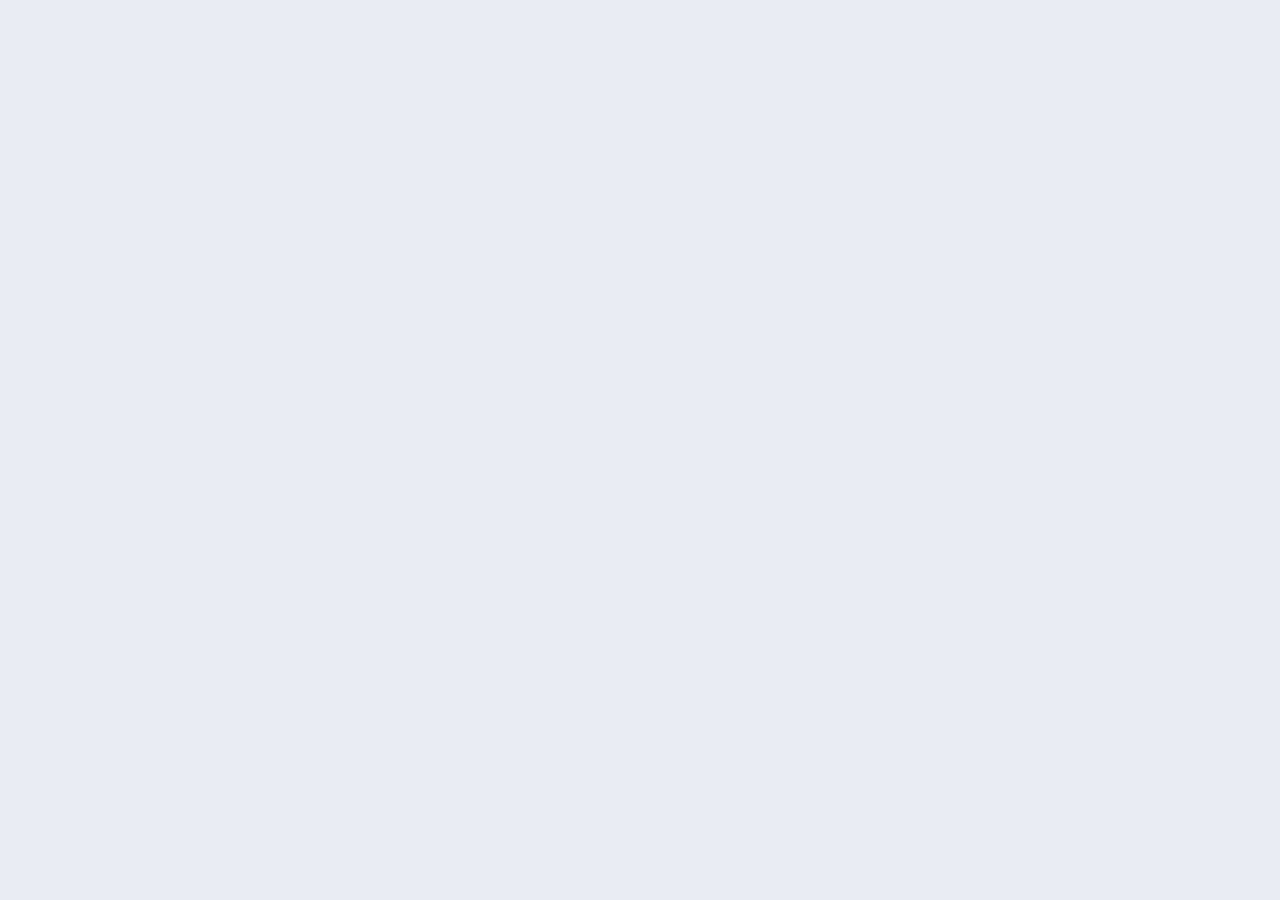
==== index.html @ 9c69434a "Add files via upload" ====
<!DOCTYPE html>
<html lang="it">
<head>
<meta charset="utf-8">
<meta name="viewport" content="width=device-width, initial-scale=1">
<title>Frammenti di Sogni e Speranze</title>
<style>
  html, body { margin: 0; height: 100%; background: #E9ECF3; }
  iframe { position: fixed; inset: 0; width: 100%; height: 100%; border: 0; display: block; }
</style>
</head>
<body>
<iframe src="https://script.google.com/macros/s/AKfycbwpBi5VEcV7HJpK4-XgiOlL2Q4ehE0OA_78nKsBxPl6Vucwu_9X0xuir9HHCef9nEPlrg/exec"
        title="Frammenti di Sogni e Speranze" allow="fullscreen"></iframe>
</body>
</html>
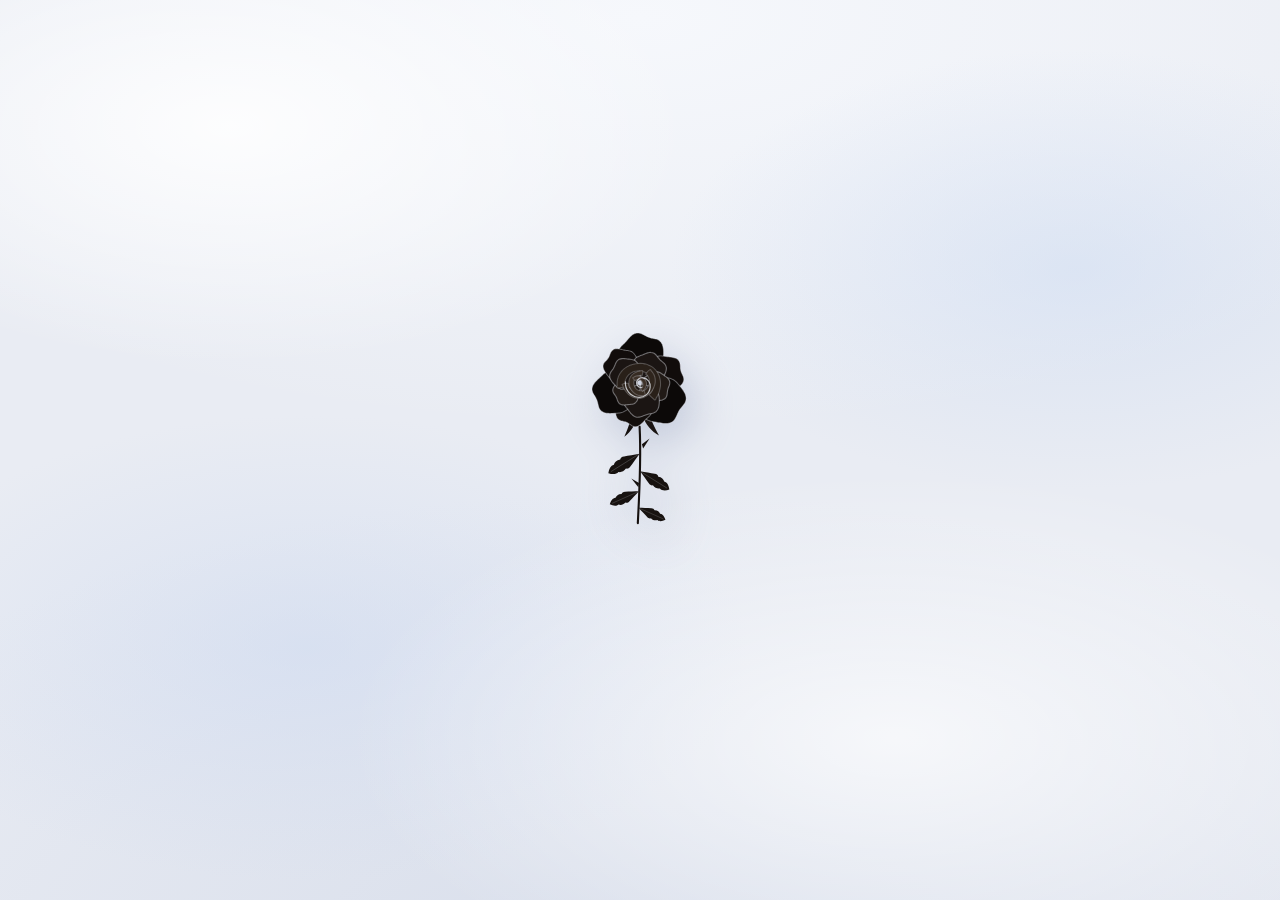
==== commit 1a34dc93: "Add files via upload" ====
--- a/index.html
+++ b/index.html
@@ -4,13 +4,215 @@
 <meta charset="utf-8">
 <meta name="viewport" content="width=device-width, initial-scale=1">
 <title>Frammenti di Sogni e Speranze</title>
+<meta name="description" content="Frammenti di Sogni e Speranze — testi e poesie di Miran Demirovski, in italiano, croato e inglese.">
+<meta name="author" content="Miran Demirovski">
+
+<!-- how the link looks when it is shared: WhatsApp, Instagram, Facebook, Telegram, iMessage -->
+<meta property="og:type" content="website">
+<meta property="og:url" content="https://mirandemirovski-rgb.github.io/frammenti/">
+<meta property="og:title" content="Frammenti di Sogni e Speranze">
+<meta property="og:description" content="Testi e poesie di Miran Demirovski">
+<meta property="og:image" content="https://mirandemirovski-rgb.github.io/frammenti/og.png">
+<meta property="og:image:width" content="1200">
+<meta property="og:image:height" content="630">
+<meta property="og:image:alt" content="Una rosa nera sotto il titolo Frammenti di Sogni e Speranze">
+<meta name="twitter:card" content="summary_large_image">
+<meta name="twitter:image" content="https://mirandemirovski-rgb.github.io/frammenti/og.png">
+
+<!-- the rose in the browser tab, on the home screen, and the colour of the browser bar -->
+<link rel="icon" href="favicon.svg" type="image/svg+xml">
+<link rel="icon" href="favicon-32.png" type="image/png" sizes="32x32">
+<link rel="apple-touch-icon" href="apple-touch-icon.png">
+<link rel="manifest" href="site.webmanifest">
+<meta name="theme-color" content="#E9ECF3">
+<meta name="mobile-web-app-capable" content="yes">
+<meta name="apple-mobile-web-app-capable" content="yes">
+<meta name="apple-mobile-web-app-title" content="Frammenti">
+<meta name="apple-mobile-web-app-status-bar-style" content="default">
+
 <style>
   html, body { margin: 0; height: 100%; background: #E9ECF3; }
   iframe { position: fixed; inset: 0; width: 100%; height: 100%; border: 0; display: block; }
+
+  /* While Google wakes the collection up, the rose waits on the same milk.
+     When the collection is ready, the milk clears and the rose flies into
+     its own place at the top of the page. */
+  .splash { display: none; }
+  .js .splash {
+    position: fixed; inset: 0; z-index: 2;
+    display: grid; place-items: center; align-content: center; gap: 22px;
+  }
+  .splash .milk {
+    position: absolute; inset: 0; z-index: -1;
+    background: #E9ECF3;
+    background-image:
+      radial-gradient(52% 38% at 18% 14%, rgba(255,255,255,.85), transparent 70%),
+      radial-gradient(44% 34% at 84% 30%, rgba(206,220,242,.55), transparent 72%),
+      radial-gradient(58% 40% at 70% 82%, rgba(255,255,255,.70), transparent 74%),
+      radial-gradient(48% 36% at 24% 72%, rgba(203,216,240,.50), transparent 72%),
+      radial-gradient(120% 74% at 50% 2%, #F6F8FC, transparent 62%),
+      radial-gradient(130% 92% at 50% 108%, #D8DEEB, transparent 58%);
+  }
+  .splash .rose {
+    height: min(30vh, 200px); width: auto; overflow: visible;
+    filter: drop-shadow(10px 16px 20px rgba(148,160,188,.42));
+    animation: breathe 3.6s ease-in-out infinite, arrive 700ms cubic-bezier(.16,.84,.26,1) both;
+    will-change: transform;
+  }
+  .splash a {
+    font: 500 13px/1.4 Georgia, "Times New Roman", serif; letter-spacing: .24em; text-transform: uppercase;
+    color: #565C6B; text-decoration: none; border-bottom: 1px solid rgba(86,92,107,.3);
+    opacity: 0; transition: opacity 600ms ease;
+  }
+  .splash.late a { opacity: 1; }
+  .splash.open { pointer-events: none; }
+  .splash.open a { display: none; }
+  .splash.gone { opacity: 0; transition: opacity 760ms cubic-bezier(.33,0,.2,1); }
+  @keyframes breathe { 0%,100% { scale: 1; } 50% { scale: 1.025; } }
+  @keyframes arrive { from { opacity: 0; translate: 0 8px; } to { opacity: 1; translate: 0 0; } }
+  @media (prefers-reduced-motion: reduce) { .splash .rose { animation: none; } }
 </style>
+<script>document.documentElement.className = "js";</script>
 </head>
 <body>
-<iframe src="https://script.google.com/macros/s/AKfycbwpBi5VEcV7HJpK4-XgiOlL2Q4ehE0OA_78nKsBxPl6Vucwu_9X0xuir9HHCef9nEPlrg/exec"
-        title="Frammenti di Sogni e Speranze" allow="fullscreen"></iframe>
+<iframe id="app" src="https://script.google.com/macros/s/AKfycbwpBi5VEcV7HJpK4-XgiOlL2Q4ehE0OA_78nKsBxPl6Vucwu_9X0xuir9HHCef9nEPlrg/exec"
+        title="Frammenti di Sogni e Speranze" allow="fullscreen; accelerometer; gyroscope"></iframe>
+
+<div class="splash" id="splash" aria-hidden="true">
+<div class="milk" id="milk"></div>
+<svg class="rose" id="splashRose" xmlns="http://www.w3.org/2000/svg" viewBox="0 0 240 340" aria-hidden="true" focusable="false">
+        <defs>
+          <path id="leaf" d="M0,0 C-10,-4 -19,-8 -27,-11 C-31,-13 -34,-12 -36,-10 C-42,-13 -48,-11 -51,-8 C-57,-10 -63,-6 -68,0 C-63,6 -57,10 -51,8 C-48,11 -42,13 -36,10 C-34,12 -31,13 -27,11 C-19,8 -10,4 0,0 Z"/>
+        </defs>
+        <g>
+          <path d="M120,166 C123,220 120,272 117,330" fill="none" stroke="#15100E" stroke-width="3.6" stroke-linecap="round"/>
+          <path d="M124,196 L137,186 L126,203 Z" fill="#15100E"/>
+          <path d="M119,262 L106,254 L118,269 Z" fill="#15100E"/>
+          <g fill="#171210">
+            <use href="#leaf" transform="translate(120,212) rotate(-32) scale(.92)"/>
+            <use href="#leaf" transform="translate(121,242) rotate(-148) scale(.86)"/>
+            <use href="#leaf" transform="translate(119,276) rotate(-24) scale(.80)"/>
+            <use href="#leaf" transform="translate(118,304) rotate(-156) scale(.74)"/>
+          </g>
+          <g fill="none" stroke="rgba(233,236,243,.30)" stroke-width="1.1" stroke-linecap="round">
+            <path transform="translate(120,212) rotate(-32) scale(.92)" d="M-3,0 L-62,0"/>
+            <path transform="translate(121,242) rotate(-148) scale(.86)" d="M-3,0 L-62,0"/>
+            <path transform="translate(119,276) rotate(-24) scale(.80)" d="M-3,0 L-62,0"/>
+            <path transform="translate(118,304) rotate(-156) scale(.74)" d="M-3,0 L-62,0"/>
+          </g>
+        </g>
+        <g>
+          <path d="M117,146 C113,162 106,174 94,183 C101,168 105,156 107,142 Z" fill="#15100E"/>
+          <path d="M125,148 C131,163 140,174 153,181 C145,166 139,155 136,143 Z" fill="#1A1412"/>
+        </g>
+        <g>
+          <path d="M98.4,74.2 C93.9,69.3 88.2,62.5 85.5,58.9 C82.8,55.2 83.0,54.1 82.2,52.1 C81.4,50.0 80.9,48.2 80.6,46.6 C80.3,44.9 80.3,43.3 80.3,41.9 C80.3,40.5 80.6,39.3 80.9,38.1 C81.2,37.0 81.7,35.9 82.2,35.0 C82.7,34.0 83.3,33.2 84.0,32.4 C84.6,31.5 85.3,30.8 86.0,30.0 C86.7,29.3 87.5,28.5 88.2,27.7 C88.9,27.0 89.7,26.1 90.4,25.3 C91.1,24.4 91.9,23.5 92.6,22.5 C93.4,21.5 94.1,20.5 94.9,19.5 C95.7,18.4 96.4,17.3 97.3,16.3 C98.1,15.2 99.0,14.2 99.9,13.2 C100.8,12.2 101.8,11.3 102.8,10.5 C103.8,9.8 104.9,9.1 106.0,8.6 C107.1,8.0 108.2,7.7 109.4,7.4 C110.6,7.2 111.8,7.2 112.9,7.2 C114.1,7.3 115.3,7.5 116.5,7.8 C117.7,8.1 118.9,8.6 120.0,9.0 C121.1,9.4 122.3,10.0 123.4,10.5 C124.5,11.0 125.6,11.5 126.7,11.9 C127.8,12.4 128.8,12.8 129.9,13.1 C131.0,13.5 132.0,13.7 133.1,14.0 C134.2,14.2 135.3,14.3 136.4,14.5 C137.5,14.7 138.6,14.8 139.7,14.9 C140.8,15.1 141.9,15.2 143.0,15.4 C144.0,15.7 145.1,16.0 146.2,16.4 C147.2,16.8 148.2,17.3 149.1,18.0 C150.0,18.6 150.9,19.4 151.7,20.4 C152.5,21.3 153.2,22.4 153.8,23.5 C154.4,24.7 154.9,26.0 155.3,27.4 C155.8,28.7 156.1,30.2 156.4,31.7 C156.7,33.2 156.9,34.7 157.0,36.2 C157.2,37.7 157.2,39.3 157.3,40.8 C157.3,42.3 157.3,43.8 157.2,45.3 C157.1,46.7 157.0,48.2 156.8,49.7 C156.6,51.2 156.4,52.7 155.8,54.4 C155.3,56.1 155.9,56.7 153.5,60.0 C151.1,63.3 145.9,69.5 141.6,74.2 C137.2,78.8 129.8,85.7 127.3,87.9 C124.9,90.2 127.1,87.7 127.0,87.6 C126.9,87.5 126.8,87.4 126.7,87.3 C126.6,87.3 126.5,87.2 126.4,87.1 C126.3,87.0 126.2,86.9 126.1,86.8 C126.0,86.8 125.9,86.7 125.8,86.6 C125.7,86.5 125.6,86.4 125.4,86.4 C125.3,86.3 125.2,86.2 125.1,86.2 C125.0,86.1 124.8,86.0 124.7,86.0 C124.6,85.9 124.5,85.8 124.4,85.8 C124.2,85.7 124.1,85.7 124.0,85.6 C123.9,85.6 123.7,85.5 123.6,85.5 C123.5,85.4 123.3,85.4 123.2,85.3 C123.1,85.3 123.0,85.2 122.8,85.2 C122.7,85.2 122.6,85.1 122.4,85.1 C122.3,85.1 122.2,85.0 122.0,85.0 C121.9,85.0 121.8,85.0 121.6,84.9 C121.5,84.9 121.4,84.9 121.2,84.9 C121.1,84.9 121.0,84.8 120.8,84.8 C120.7,84.8 120.5,84.8 120.4,84.8 C120.3,84.8 120.1,84.8 120.0,84.8 C119.9,84.8 119.7,84.8 119.6,84.8 C119.5,84.8 119.3,84.8 119.2,84.8 C119.0,84.8 118.9,84.9 118.8,84.9 C118.6,84.9 118.5,84.9 118.4,84.9 C118.2,85.0 118.1,85.0 118.0,85.0 C117.8,85.0 117.7,85.1 117.6,85.1 C117.4,85.1 117.3,85.2 117.2,85.2 C117.0,85.2 116.9,85.3 116.8,85.3 C116.7,85.4 116.5,85.4 116.4,85.5 C116.3,85.5 116.1,85.6 116.0,85.6 C115.9,85.7 115.8,85.7 115.6,85.8 C115.5,85.8 115.4,85.9 115.3,86.0 C115.2,86.0 115.0,86.1 114.9,86.2 C114.8,86.2 114.7,86.3 114.6,86.4 C114.4,86.4 114.3,86.5 114.2,86.6 C114.1,86.7 114.0,86.8 113.9,86.8 C113.8,86.9 113.7,87.0 113.6,87.1 C113.5,87.2 113.4,87.3 113.3,87.3 C113.2,87.4 113.1,87.5 113.0,87.6 C112.9,87.7 115.1,90.2 112.7,87.9 C110.2,85.7 103.0,79.0 98.4,74.2 Z" fill="#0C0908" stroke="rgba(233,236,243,.42)" stroke-width="1.6" transform="rotate(4 120 92)"/>
+          <path d="M101.8,72.6 C98.1,67.5 93.8,60.9 91.7,57.4 C89.7,53.9 90.2,53.2 89.8,51.5 C89.4,49.8 89.3,48.5 89.3,47.2 C89.3,45.9 89.5,44.9 89.7,43.8 C90.0,42.8 90.3,41.9 90.7,41.0 C91.1,40.1 91.5,39.4 92.0,38.5 C92.4,37.7 92.9,36.9 93.4,36.1 C93.9,35.2 94.4,34.4 94.9,33.4 C95.4,32.5 95.9,31.6 96.4,30.6 C97.0,29.6 97.5,28.5 98.1,27.5 C98.6,26.5 99.2,25.4 99.9,24.4 C100.5,23.3 101.2,22.3 101.9,21.4 C102.6,20.5 103.4,19.6 104.2,18.8 C105.0,18.1 105.9,17.4 106.8,16.9 C107.7,16.5 108.6,16.1 109.6,15.9 C110.5,15.6 111.5,15.5 112.5,15.5 C113.5,15.6 114.5,15.7 115.4,15.9 C116.4,16.1 117.4,16.4 118.4,16.7 C119.3,17.0 120.3,17.4 121.2,17.7 C122.2,18.0 123.1,18.3 124.0,18.5 C124.9,18.7 125.9,18.9 126.8,19.1 C127.7,19.2 128.6,19.2 129.6,19.3 C130.5,19.3 131.5,19.2 132.4,19.2 C133.4,19.1 134.4,19.0 135.3,19.0 C136.3,19.0 137.3,18.9 138.2,19.0 C139.2,19.1 140.2,19.2 141.1,19.5 C142.0,19.7 142.9,20.1 143.8,20.6 C144.6,21.0 145.4,21.7 146.1,22.4 C146.9,23.1 147.5,24.0 148.2,25.0 C148.8,25.9 149.3,27.0 149.8,28.1 C150.3,29.2 150.7,30.5 151.0,31.7 C151.4,32.8 151.7,34.1 152.0,35.3 C152.3,36.5 152.5,37.7 152.8,38.9 C153.0,40.1 153.2,41.2 153.5,42.3 C153.7,43.4 153.9,44.4 154.0,45.5 C154.2,46.6 154.3,47.6 154.4,48.7 C154.5,49.7 154.6,50.8 154.4,52.0 C154.3,53.2 154.2,54.4 153.8,55.9 C153.3,57.4 153.8,57.9 151.6,61.0 C149.4,64.1 144.5,70.1 140.4,74.6 C136.3,79.1 129.1,86.0 126.7,88.3 C124.4,90.5 126.6,88.1 126.5,88.0 C126.4,87.9 126.3,87.9 126.2,87.8 C126.1,87.7 126.0,87.6 126.0,87.6 C125.9,87.5 125.8,87.4 125.7,87.4 C125.6,87.3 125.5,87.2 125.4,87.2 C125.3,87.1 125.2,87.0 125.1,87.0 C125.0,86.9 124.9,86.8 124.8,86.8 C124.7,86.7 124.6,86.7 124.5,86.6 C124.4,86.6 124.3,86.5 124.2,86.5 C124.1,86.4 124.0,86.4 123.9,86.3 C123.8,86.3 123.7,86.2 123.6,86.2 C123.4,86.1 123.3,86.1 123.2,86.0 C123.1,86.0 123.0,86.0 122.9,85.9 C122.8,85.9 122.7,85.9 122.6,85.8 C122.4,85.8 122.3,85.8 122.2,85.7 C122.1,85.7 122.0,85.7 121.9,85.7 C121.8,85.6 121.7,85.6 121.5,85.6 C121.4,85.6 121.3,85.6 121.2,85.6 C121.1,85.5 121.0,85.5 120.8,85.5 C120.7,85.5 120.6,85.5 120.5,85.5 C120.4,85.5 120.3,85.5 120.1,85.5 C120.0,85.5 119.9,85.5 119.8,85.5 C119.7,85.5 119.6,85.5 119.5,85.5 C119.3,85.5 119.2,85.5 119.1,85.5 C119.0,85.5 118.9,85.5 118.8,85.6 C118.6,85.6 118.5,85.6 118.4,85.6 C118.3,85.6 118.2,85.7 118.1,85.7 C118.0,85.7 117.8,85.7 117.7,85.8 C117.6,85.8 117.5,85.8 117.4,85.8 C117.3,85.9 117.2,85.9 117.1,85.9 C116.9,86.0 116.8,86.0 116.7,86.1 C116.6,86.1 116.5,86.1 116.4,86.2 C116.3,86.2 116.2,86.3 116.1,86.3 C116.0,86.4 115.9,86.4 115.8,86.5 C115.7,86.5 115.6,86.6 115.5,86.6 C115.4,86.7 115.3,86.7 115.2,86.8 C115.1,86.9 115.0,86.9 114.9,87.0 C114.8,87.1 114.7,87.1 114.6,87.2 C114.5,87.2 114.4,87.3 114.3,87.4 C114.2,87.5 116.1,90.1 114.0,87.6 C111.9,85.1 105.6,77.6 101.8,72.6 Z" fill="#110C0B" stroke="rgba(233,236,243,.42)" stroke-width="1.6" transform="rotate(68 120 92)"/>
+          <path d="M95.2,75.0 C90.2,70.4 84.2,64.3 81.5,61.0 C78.7,57.8 79.4,57.1 78.8,55.4 C78.1,53.8 78.0,52.4 77.8,51.0 C77.6,49.6 77.6,48.3 77.7,47.0 C77.7,45.7 77.8,44.4 78.0,43.1 C78.1,41.8 78.3,40.5 78.5,39.1 C78.7,37.8 78.9,36.4 79.2,34.9 C79.4,33.5 79.7,32.0 80.1,30.6 C80.4,29.1 80.8,27.6 81.2,26.2 C81.7,24.8 82.2,23.3 82.8,22.0 C83.4,20.7 84.1,19.5 84.9,18.4 C85.7,17.3 86.6,16.2 87.5,15.4 C88.5,14.6 89.5,13.8 90.6,13.3 C91.7,12.7 92.8,12.3 94.0,12.0 C95.2,11.7 96.4,11.5 97.6,11.4 C98.8,11.2 100.0,11.2 101.3,11.2 C102.5,11.1 103.7,11.2 104.9,11.1 C106.1,11.1 107.3,11.0 108.5,10.9 C109.7,10.8 110.8,10.6 112.0,10.4 C113.2,10.2 114.3,9.9 115.5,9.5 C116.7,9.2 117.9,8.8 119.1,8.4 C120.3,8.1 121.5,7.6 122.8,7.3 C124.0,7.0 125.2,6.7 126.5,6.6 C127.7,6.4 129.0,6.3 130.3,6.4 C131.5,6.5 132.7,6.7 133.9,7.1 C135.1,7.4 136.3,8.0 137.4,8.7 C138.5,9.4 139.6,10.2 140.6,11.2 C141.6,12.1 142.5,13.2 143.4,14.3 C144.3,15.4 145.2,16.7 146.0,17.9 C146.7,19.1 147.5,20.4 148.2,21.6 C148.9,22.8 149.6,24.0 150.3,25.1 C150.9,26.2 151.6,27.3 152.2,28.4 C152.8,29.4 153.5,30.4 154.1,31.4 C154.7,32.4 155.3,33.3 155.9,34.3 C156.4,35.3 157.0,36.3 157.4,37.4 C157.9,38.4 158.3,39.5 158.5,40.8 C158.8,42.0 159.0,43.4 158.9,44.9 C158.8,46.4 158.7,48.0 158.1,49.9 C157.5,51.9 158.0,52.8 155.4,56.5 C152.8,60.3 147.2,67.3 142.5,72.5 C137.9,77.6 130.0,85.1 127.5,87.5 C124.9,90.0 127.2,87.3 127.1,87.2 C127.0,87.1 126.9,87.0 126.8,86.9 C126.7,86.9 126.6,86.8 126.5,86.7 C126.3,86.6 126.2,86.5 126.1,86.4 C126.0,86.3 125.9,86.2 125.7,86.2 C125.6,86.1 125.5,86.0 125.4,85.9 C125.2,85.9 125.1,85.8 125.0,85.7 C124.9,85.6 124.7,85.6 124.6,85.5 C124.5,85.4 124.3,85.4 124.2,85.3 C124.1,85.3 123.9,85.2 123.8,85.2 C123.6,85.1 123.5,85.1 123.4,85.0 C123.2,85.0 123.1,84.9 122.9,84.9 C122.8,84.8 122.7,84.8 122.5,84.8 C122.4,84.7 122.2,84.7 122.1,84.7 C121.9,84.6 121.8,84.6 121.6,84.6 C121.5,84.6 121.4,84.5 121.2,84.5 C121.1,84.5 120.9,84.5 120.8,84.5 C120.6,84.5 120.5,84.5 120.3,84.5 C120.2,84.5 120.0,84.5 119.9,84.5 C119.7,84.5 119.6,84.5 119.4,84.5 C119.3,84.5 119.2,84.5 119.0,84.5 C118.9,84.5 118.7,84.5 118.6,84.6 C118.4,84.6 118.3,84.6 118.1,84.6 C118.0,84.7 117.8,84.7 117.7,84.7 C117.6,84.7 117.4,84.8 117.3,84.8 C117.1,84.9 117.0,84.9 116.8,84.9 C116.7,85.0 116.6,85.0 116.4,85.1 C116.3,85.1 116.2,85.2 116.0,85.2 C115.9,85.3 115.7,85.4 115.6,85.4 C115.5,85.5 115.3,85.5 115.2,85.6 C115.1,85.7 115.0,85.7 114.8,85.8 C114.7,85.9 114.6,86.0 114.4,86.0 C114.3,86.1 114.2,86.2 114.1,86.3 C114.0,86.4 113.8,86.5 113.7,86.5 C113.6,86.6 113.5,86.7 113.4,86.8 C113.3,86.9 113.1,87.0 113.0,87.1 C112.9,87.2 112.8,87.3 112.7,87.4 C112.6,87.5 112.5,87.6 112.4,87.7 C112.3,87.8 112.2,87.9 112.1,88.0 C112.0,88.1 114.6,90.5 111.8,88.4 C109.0,86.2 100.3,79.5 95.2,75.0 Z" fill="#0C0908" stroke="rgba(233,236,243,.42)" stroke-width="1.6" transform="rotate(131 120 92)"/>
+          <path d="M102.7,73.6 C99.1,68.8 94.9,62.4 92.9,58.9 C90.9,55.5 91.2,54.8 90.7,53.0 C90.3,51.3 90.1,49.9 90.0,48.6 C90.0,47.3 90.1,46.1 90.2,45.1 C90.4,44.0 90.7,43.2 91.1,42.3 C91.4,41.5 91.9,40.7 92.3,40.0 C92.8,39.3 93.3,38.6 93.8,37.9 C94.3,37.2 94.8,36.6 95.4,35.8 C95.9,35.1 96.4,34.4 97.0,33.6 C97.5,32.8 98.1,31.9 98.6,31.1 C99.2,30.2 99.7,29.3 100.3,28.3 C100.9,27.4 101.5,26.4 102.2,25.5 C102.8,24.6 103.5,23.6 104.2,22.8 C104.9,22.0 105.7,21.2 106.5,20.6 C107.3,19.9 108.1,19.3 109.0,18.9 C109.8,18.5 110.7,18.2 111.6,18.0 C112.5,17.9 113.5,17.8 114.4,17.9 C115.3,18.0 116.3,18.2 117.2,18.4 C118.1,18.7 119.0,19.1 119.9,19.4 C120.8,19.7 121.7,20.2 122.6,20.5 C123.5,20.9 124.3,21.2 125.2,21.5 C126.1,21.8 126.9,22.1 127.8,22.2 C128.6,22.4 129.5,22.5 130.4,22.6 C131.2,22.7 132.1,22.7 133.0,22.7 C133.9,22.8 134.8,22.7 135.7,22.8 C136.6,22.8 137.5,22.8 138.4,22.9 C139.3,23.0 140.1,23.2 141.0,23.5 C141.8,23.8 142.6,24.2 143.4,24.7 C144.2,25.2 144.9,25.8 145.5,26.5 C146.2,27.3 146.8,28.2 147.3,29.1 C147.8,30.1 148.3,31.1 148.7,32.3 C149.1,33.4 149.4,34.6 149.7,35.8 C150.0,36.9 150.2,38.2 150.4,39.4 C150.6,40.6 150.7,41.8 150.9,43.0 C151.0,44.2 151.1,45.3 151.2,46.4 C151.3,47.6 151.4,48.7 151.4,49.8 C151.4,50.9 151.5,52.0 151.3,53.2 C151.2,54.4 151.1,55.5 150.7,56.9 C150.3,58.4 150.8,58.8 148.8,61.8 C146.9,64.7 142.5,70.5 138.8,74.9 C135.0,79.3 128.4,86.1 126.3,88.3 C124.1,90.5 126.1,88.1 126.0,88.1 C125.9,88.0 125.8,87.9 125.8,87.9 C125.7,87.8 125.6,87.7 125.5,87.7 C125.4,87.6 125.3,87.5 125.2,87.5 C125.1,87.4 125.1,87.3 125.0,87.3 C124.9,87.2 124.8,87.2 124.7,87.1 C124.6,87.1 124.5,87.0 124.4,86.9 C124.3,86.9 124.2,86.8 124.1,86.8 C124.0,86.7 123.9,86.7 123.8,86.6 C123.7,86.6 123.6,86.6 123.5,86.5 C123.4,86.5 123.3,86.4 123.2,86.4 C123.1,86.4 123.0,86.3 122.9,86.3 C122.8,86.3 122.7,86.2 122.6,86.2 C122.5,86.2 122.4,86.1 122.3,86.1 C122.2,86.1 122.1,86.1 121.9,86.0 C121.8,86.0 121.7,86.0 121.6,86.0 C121.5,85.9 121.4,85.9 121.3,85.9 C121.2,85.9 121.1,85.9 121.0,85.9 C120.9,85.9 120.8,85.9 120.6,85.8 C120.5,85.8 120.4,85.8 120.3,85.8 C120.2,85.8 120.1,85.8 120.0,85.8 C119.9,85.8 119.8,85.8 119.7,85.8 C119.6,85.8 119.4,85.8 119.3,85.8 C119.2,85.9 119.1,85.9 119.0,85.9 C118.9,85.9 118.8,85.9 118.7,85.9 C118.6,85.9 118.5,85.9 118.4,86.0 C118.3,86.0 118.1,86.0 118.0,86.0 C117.9,86.1 117.8,86.1 117.7,86.1 C117.6,86.1 117.5,86.2 117.4,86.2 C117.3,86.2 117.2,86.3 117.1,86.3 C117.0,86.3 116.9,86.4 116.8,86.4 C116.7,86.4 116.6,86.5 116.5,86.5 C116.4,86.6 116.3,86.6 116.2,86.7 C116.1,86.7 116.0,86.7 115.9,86.8 C115.8,86.8 115.7,86.9 115.6,87.0 C115.5,87.0 115.4,87.1 115.3,87.1 C115.2,87.2 115.1,87.2 115.0,87.3 C114.9,87.3 114.8,87.4 114.7,87.5 C114.7,87.5 114.6,87.6 114.5,87.7 C114.4,87.7 116.2,90.2 114.2,87.9 C112.3,85.5 106.2,78.4 102.7,73.6 Z" fill="#130E0C" stroke="rgba(233,236,243,.42)" stroke-width="1.6" transform="rotate(192 120 92)"/>
+          <path d="M97.3,73.9 C92.7,69.1 87.4,62.9 84.9,59.6 C82.5,56.3 83.0,55.7 82.5,54.1 C82.0,52.5 81.9,51.1 81.8,49.8 C81.7,48.5 81.8,47.4 81.9,46.2 C82.0,45.1 82.3,44.0 82.5,42.9 C82.7,41.8 83.0,40.7 83.3,39.6 C83.6,38.5 83.9,37.3 84.3,36.1 C84.6,34.9 84.9,33.7 85.3,32.4 C85.7,31.1 86.1,29.8 86.5,28.5 C86.9,27.2 87.4,25.9 88.0,24.7 C88.5,23.4 89.1,22.2 89.8,21.1 C90.4,20.0 91.2,18.9 92.0,18.0 C92.8,17.2 93.7,16.4 94.6,15.7 C95.6,15.1 96.6,14.6 97.6,14.2 C98.6,13.9 99.7,13.7 100.8,13.5 C101.9,13.4 103.0,13.4 104.1,13.4 C105.3,13.4 106.4,13.6 107.5,13.7 C108.6,13.7 109.7,13.9 110.8,14.0 C111.9,14.0 112.9,14.1 114.0,14.1 C115.1,14.0 116.1,14.0 117.2,13.8 C118.2,13.7 119.3,13.5 120.4,13.3 C121.4,13.0 122.5,12.7 123.6,12.5 C124.7,12.2 125.8,11.9 126.9,11.7 C128.0,11.5 129.2,11.3 130.3,11.3 C131.4,11.3 132.5,11.3 133.6,11.5 C134.7,11.7 135.8,12.0 136.8,12.5 C137.8,13.0 138.8,13.6 139.7,14.3 C140.7,15.1 141.6,16.0 142.4,17.0 C143.2,18.0 144.0,19.1 144.7,20.2 C145.4,21.3 146.0,22.5 146.6,23.7 C147.3,24.9 147.8,26.1 148.4,27.3 C148.9,28.5 149.5,29.6 150.0,30.7 C150.5,31.8 151.0,32.9 151.5,33.9 C151.9,34.9 152.4,35.9 152.9,36.9 C153.3,37.9 153.8,38.8 154.1,39.8 C154.5,40.8 154.9,41.8 155.1,42.9 C155.3,44.1 155.5,45.2 155.5,46.6 C155.5,47.9 155.4,49.3 155.0,51.0 C154.5,52.8 155.0,53.5 152.7,57.0 C150.4,60.6 145.4,67.2 141.1,72.3 C136.8,77.4 129.4,85.1 127.0,87.5 C124.5,90.0 126.8,87.4 126.7,87.3 C126.6,87.2 126.5,87.1 126.3,87.0 C126.2,86.9 126.1,86.9 126.0,86.8 C125.9,86.7 125.8,86.6 125.7,86.5 C125.6,86.5 125.5,86.4 125.4,86.3 C125.3,86.3 125.1,86.2 125.0,86.1 C124.9,86.1 124.8,86.0 124.7,85.9 C124.6,85.9 124.4,85.8 124.3,85.8 C124.2,85.7 124.1,85.6 123.9,85.6 C123.8,85.5 123.7,85.5 123.6,85.4 C123.4,85.4 123.3,85.4 123.2,85.3 C123.1,85.3 122.9,85.2 122.8,85.2 C122.7,85.2 122.6,85.1 122.4,85.1 C122.3,85.1 122.2,85.0 122.0,85.0 C121.9,85.0 121.8,85.0 121.6,84.9 C121.5,84.9 121.4,84.9 121.2,84.9 C121.1,84.9 121.0,84.8 120.8,84.8 C120.7,84.8 120.6,84.8 120.4,84.8 C120.3,84.8 120.2,84.8 120.0,84.8 C119.9,84.8 119.8,84.8 119.6,84.8 C119.5,84.8 119.4,84.8 119.2,84.8 C119.1,84.8 119.0,84.9 118.8,84.9 C118.7,84.9 118.6,84.9 118.4,84.9 C118.3,84.9 118.2,85.0 118.1,85.0 C117.9,85.0 117.8,85.0 117.7,85.1 C117.5,85.1 117.4,85.1 117.3,85.2 C117.1,85.2 117.0,85.2 116.9,85.3 C116.8,85.3 116.6,85.4 116.5,85.4 C116.4,85.5 116.3,85.5 116.1,85.6 C116.0,85.6 115.9,85.7 115.8,85.7 C115.6,85.8 115.5,85.8 115.4,85.9 C115.3,86.0 115.2,86.0 115.1,86.1 C114.9,86.1 114.8,86.2 114.7,86.3 C114.6,86.3 114.5,86.4 114.4,86.5 C114.3,86.6 114.1,86.6 114.0,86.7 C113.9,86.8 113.8,86.9 113.7,87.0 C113.6,87.0 113.5,87.1 113.4,87.2 C113.3,87.3 113.2,87.4 113.1,87.5 C113.0,87.6 112.9,87.7 112.8,87.8 C112.7,87.9 115.1,90.4 112.5,88.0 C110.0,85.7 101.9,78.6 97.3,73.9 Z" fill="#0C0908" stroke="rgba(233,236,243,.42)" stroke-width="1.6" transform="rotate(252 120 92)"/>
+          <path d="M104.1,73.9 C100.9,69.2 97.2,63.2 95.6,60.1 C93.9,57.0 94.5,56.7 94.2,55.3 C93.9,53.8 93.9,52.7 93.9,51.5 C93.9,50.4 94.0,49.3 94.1,48.2 C94.2,47.1 94.3,46.1 94.5,45.0 C94.7,43.9 94.9,42.8 95.1,41.6 C95.3,40.5 95.6,39.3 95.9,38.2 C96.2,37.0 96.5,35.8 96.9,34.7 C97.2,33.6 97.6,32.5 98.1,31.4 C98.6,30.4 99.1,29.4 99.7,28.6 C100.3,27.7 100.9,26.9 101.6,26.3 C102.3,25.7 103.0,25.2 103.8,24.7 C104.5,24.3 105.4,24.1 106.2,23.9 C107.0,23.7 107.8,23.6 108.7,23.6 C109.5,23.6 110.4,23.7 111.2,23.7 C112.1,23.7 112.9,23.9 113.8,23.9 C114.6,23.9 115.4,24.0 116.3,24.0 C117.1,23.9 117.9,23.9 118.8,23.8 C119.6,23.6 120.4,23.4 121.3,23.2 C122.1,23.0 122.9,22.7 123.8,22.4 C124.7,22.1 125.5,21.8 126.4,21.5 C127.3,21.3 128.2,21.0 129.1,20.8 C130.0,20.7 130.9,20.6 131.8,20.6 C132.7,20.6 133.5,20.7 134.4,21.0 C135.2,21.2 136.1,21.6 136.8,22.1 C137.6,22.6 138.3,23.2 139.0,23.9 C139.7,24.6 140.4,25.5 141.0,26.3 C141.6,27.2 142.2,28.2 142.7,29.1 C143.2,30.0 143.7,31.0 144.2,31.9 C144.7,32.9 145.1,33.8 145.6,34.7 C146.1,35.6 146.5,36.4 147.0,37.2 C147.4,38.0 147.9,38.7 148.3,39.4 C148.8,40.1 149.2,40.8 149.7,41.5 C150.1,42.2 150.5,42.8 150.9,43.6 C151.3,44.3 151.6,45.1 151.9,45.9 C152.1,46.8 152.4,47.6 152.4,48.7 C152.5,49.7 152.5,50.8 152.3,52.1 C152.1,53.4 151.9,54.8 151.2,56.4 C150.6,58.1 150.9,58.8 148.7,62.0 C146.5,65.2 141.8,71.2 138.0,75.7 C134.3,80.1 128.1,86.4 126.0,88.5 C124.0,90.6 125.9,88.4 125.8,88.3 C125.7,88.3 125.6,88.2 125.6,88.1 C125.5,88.1 125.4,88.0 125.3,87.9 C125.2,87.9 125.2,87.8 125.1,87.8 C125.0,87.7 124.9,87.6 124.8,87.6 C124.7,87.5 124.6,87.5 124.6,87.4 C124.5,87.4 124.4,87.3 124.3,87.3 C124.2,87.2 124.1,87.2 124.0,87.1 C123.9,87.1 123.8,87.0 123.7,87.0 C123.6,86.9 123.5,86.9 123.5,86.9 C123.4,86.8 123.3,86.8 123.2,86.7 C123.1,86.7 123.0,86.7 122.9,86.6 C122.8,86.6 122.7,86.6 122.6,86.5 C122.5,86.5 122.4,86.5 122.3,86.5 C122.2,86.4 122.1,86.4 122.0,86.4 C121.9,86.4 121.8,86.3 121.7,86.3 C121.6,86.3 121.5,86.3 121.4,86.3 C121.3,86.3 121.2,86.2 121.1,86.2 C121.0,86.2 120.9,86.2 120.8,86.2 C120.7,86.2 120.6,86.2 120.5,86.2 C120.4,86.2 120.3,86.2 120.2,86.2 C120.1,86.2 119.9,86.2 119.8,86.2 C119.7,86.2 119.6,86.2 119.5,86.2 C119.4,86.2 119.3,86.2 119.2,86.2 C119.1,86.2 119.0,86.2 118.9,86.2 C118.8,86.2 118.7,86.3 118.6,86.3 C118.5,86.3 118.4,86.3 118.3,86.3 C118.2,86.3 118.1,86.4 118.0,86.4 C117.9,86.4 117.8,86.4 117.7,86.5 C117.6,86.5 117.5,86.5 117.4,86.5 C117.3,86.6 117.2,86.6 117.1,86.6 C117.0,86.7 116.9,86.7 116.8,86.7 C116.7,86.8 116.6,86.8 116.5,86.9 C116.5,86.9 116.4,86.9 116.3,87.0 C116.2,87.0 116.1,87.1 116.0,87.1 C115.9,87.2 115.8,87.2 115.7,87.3 C115.6,87.3 115.5,87.4 115.4,87.4 C115.4,87.5 115.3,87.5 115.2,87.6 C115.1,87.6 115.0,87.7 114.9,87.8 C114.8,87.8 116.5,90.3 114.7,87.9 C112.9,85.6 107.3,78.5 104.1,73.9 Z" fill="#110C0B" stroke="rgba(233,236,243,.42)" stroke-width="1.6" transform="rotate(310 120 92)"/>
+          <path d="M104.0,82.5 C100.6,79.5 96.3,75.3 94.3,72.9 C92.2,70.6 92.4,69.9 91.8,68.5 C91.2,67.2 90.9,66.0 90.7,64.9 C90.5,63.8 90.5,62.8 90.6,61.9 C90.6,60.9 90.8,60.1 91.1,59.3 C91.3,58.5 91.7,57.8 92.0,57.1 C92.4,56.4 92.8,55.7 93.3,55.1 C93.7,54.4 94.2,53.8 94.7,53.1 C95.1,52.5 95.6,51.8 96.1,51.1 C96.6,50.5 97.1,49.7 97.6,49.0 C98.1,48.2 98.5,47.4 99.1,46.6 C99.6,45.8 100.1,45.0 100.7,44.2 C101.3,43.4 101.9,42.6 102.5,41.8 C103.2,41.1 103.8,40.3 104.5,39.7 C105.3,39.0 106.0,38.4 106.8,38.0 C107.6,37.5 108.5,37.1 109.3,36.8 C110.2,36.6 111.1,36.4 112.0,36.3 C112.9,36.3 113.8,36.3 114.7,36.4 C115.6,36.5 116.5,36.7 117.4,37.0 C118.3,37.2 119.1,37.5 120.0,37.8 C120.9,38.0 121.7,38.4 122.6,38.6 C123.4,38.9 124.2,39.1 125.1,39.3 C125.9,39.5 126.7,39.7 127.6,39.9 C128.4,40.0 129.2,40.1 130.1,40.2 C130.9,40.3 131.8,40.3 132.6,40.4 C133.5,40.5 134.3,40.6 135.2,40.7 C136.0,40.9 136.8,41.0 137.7,41.3 C138.5,41.6 139.3,41.9 140.0,42.3 C140.8,42.7 141.5,43.3 142.1,43.9 C142.8,44.5 143.4,45.2 143.9,46.0 C144.4,46.8 144.9,47.7 145.3,48.6 C145.7,49.5 146.0,50.5 146.3,51.6 C146.6,52.6 146.8,53.6 147.0,54.7 C147.2,55.7 147.3,56.8 147.4,57.8 C147.5,58.8 147.6,59.8 147.7,60.8 C147.7,61.8 147.7,62.8 147.7,63.8 C147.7,64.8 147.7,65.7 147.5,66.7 C147.4,67.7 147.2,68.7 146.8,69.8 C146.4,71.0 146.8,71.4 145.0,73.5 C143.2,75.7 139.2,79.6 136.0,82.5 C132.7,85.4 127.2,89.5 125.4,90.8 C123.6,92.2 125.2,90.7 125.2,90.6 C125.1,90.5 125.0,90.4 125.0,90.3 C124.9,90.3 124.8,90.2 124.7,90.1 C124.7,90.1 124.6,90.0 124.5,89.9 C124.4,89.8 124.4,89.8 124.3,89.7 C124.2,89.7 124.1,89.6 124.0,89.5 C124.0,89.5 123.9,89.4 123.8,89.3 C123.7,89.3 123.6,89.2 123.5,89.2 C123.4,89.1 123.3,89.1 123.3,89.0 C123.2,89.0 123.1,88.9 123.0,88.9 C122.9,88.8 122.8,88.8 122.7,88.8 C122.6,88.7 122.5,88.7 122.4,88.6 C122.3,88.6 122.2,88.6 122.1,88.5 C122.0,88.5 121.9,88.5 121.8,88.5 C121.7,88.4 121.6,88.4 121.5,88.4 C121.4,88.4 121.3,88.3 121.2,88.3 C121.1,88.3 121.0,88.3 120.9,88.3 C120.8,88.2 120.7,88.2 120.6,88.2 C120.5,88.2 120.4,88.2 120.3,88.2 C120.2,88.2 120.1,88.2 120.0,88.2 C119.9,88.2 119.8,88.2 119.7,88.2 C119.6,88.2 119.5,88.2 119.4,88.2 C119.3,88.2 119.2,88.2 119.1,88.3 C119.0,88.3 118.9,88.3 118.8,88.3 C118.7,88.3 118.6,88.4 118.5,88.4 C118.4,88.4 118.3,88.4 118.2,88.5 C118.1,88.5 118.0,88.5 117.9,88.5 C117.8,88.6 117.7,88.6 117.6,88.6 C117.5,88.7 117.4,88.7 117.3,88.8 C117.2,88.8 117.1,88.8 117.0,88.9 C116.9,88.9 116.8,89.0 116.7,89.0 C116.7,89.1 116.6,89.1 116.5,89.2 C116.4,89.2 116.3,89.3 116.2,89.3 C116.1,89.4 116.0,89.5 116.0,89.5 C115.9,89.6 115.8,89.7 115.7,89.7 C115.6,89.8 115.6,89.8 115.5,89.9 C115.4,90.0 115.3,90.1 115.3,90.1 C115.2,90.2 115.1,90.3 115.0,90.3 C115.0,90.4 114.9,90.5 114.8,90.6 C114.8,90.7 116.4,92.2 114.6,90.8 C112.8,89.5 107.4,85.5 104.0,82.5 Z" fill="#1B1513" stroke="rgba(233,236,243,.42)" stroke-width="1.9" transform="rotate(34 120 92)"/>
+          <path d="M104.5,82.9 C101.3,80.1 97.5,76.3 95.7,74.2 C93.9,72.2 94.2,71.7 93.8,70.6 C93.3,69.5 93.2,68.6 93.1,67.8 C93.0,66.9 93.0,66.1 93.1,65.3 C93.2,64.6 93.3,63.9 93.5,63.1 C93.7,62.4 93.9,61.7 94.1,61.0 C94.3,60.3 94.6,59.6 94.8,58.8 C95.0,58.1 95.3,57.3 95.5,56.5 C95.8,55.7 96.1,54.8 96.4,54.0 C96.7,53.1 97.0,52.3 97.3,51.4 C97.7,50.6 98.0,49.7 98.5,48.9 C98.9,48.1 99.4,47.4 99.9,46.7 C100.4,46.0 101.0,45.4 101.6,44.8 C102.2,44.3 102.9,43.8 103.6,43.5 C104.3,43.1 105.0,42.9 105.7,42.7 C106.5,42.5 107.3,42.4 108.0,42.4 C108.8,42.3 109.6,42.4 110.4,42.4 C111.2,42.5 112.0,42.6 112.7,42.7 C113.5,42.7 114.3,42.8 115.0,42.9 C115.8,42.9 116.5,42.9 117.3,42.9 C118.0,42.9 118.8,42.8 119.5,42.7 C120.2,42.7 121.0,42.5 121.7,42.4 C122.5,42.3 123.3,42.1 124.0,42.0 C124.8,41.9 125.6,41.7 126.4,41.7 C127.1,41.6 127.9,41.6 128.7,41.7 C129.5,41.7 130.2,41.9 130.9,42.1 C131.7,42.4 132.4,42.7 133.1,43.1 C133.7,43.6 134.4,44.1 135.0,44.7 C135.6,45.3 136.2,46.0 136.7,46.7 C137.2,47.4 137.7,48.3 138.1,49.1 C138.5,49.9 138.9,50.7 139.3,51.5 C139.7,52.4 140.0,53.2 140.4,54.0 C140.7,54.8 141.0,55.6 141.3,56.3 C141.6,57.1 141.9,57.8 142.2,58.5 C142.4,59.3 142.7,60.0 142.9,60.7 C143.2,61.4 143.4,62.1 143.5,62.8 C143.7,63.6 143.8,64.4 143.8,65.2 C143.8,66.1 143.8,67.0 143.5,68.1 C143.2,69.2 143.5,69.7 142.0,71.9 C140.4,74.1 137.0,78.2 134.1,81.4 C131.2,84.5 126.3,89.0 124.6,90.5 C123.0,92.0 124.5,90.4 124.5,90.3 C124.4,90.3 124.3,90.2 124.2,90.1 C124.2,90.1 124.1,90.0 124.0,90.0 C124.0,89.9 123.9,89.8 123.8,89.8 C123.7,89.7 123.7,89.7 123.6,89.6 C123.5,89.6 123.4,89.5 123.4,89.5 C123.3,89.4 123.2,89.4 123.1,89.3 C123.0,89.3 123.0,89.3 122.9,89.2 C122.8,89.2 122.7,89.1 122.6,89.1 C122.5,89.1 122.5,89.0 122.4,89.0 C122.3,89.0 122.2,88.9 122.1,88.9 C122.0,88.9 121.9,88.8 121.8,88.8 C121.8,88.8 121.7,88.8 121.6,88.7 C121.5,88.7 121.4,88.7 121.3,88.7 C121.2,88.7 121.1,88.6 121.0,88.6 C120.9,88.6 120.9,88.6 120.8,88.6 C120.7,88.6 120.6,88.6 120.5,88.6 C120.4,88.6 120.3,88.5 120.2,88.5 C120.1,88.5 120.0,88.5 119.9,88.5 C119.8,88.5 119.8,88.5 119.7,88.5 C119.6,88.6 119.5,88.6 119.4,88.6 C119.3,88.6 119.2,88.6 119.1,88.6 C119.0,88.6 118.9,88.6 118.8,88.6 C118.7,88.7 118.7,88.7 118.6,88.7 C118.5,88.7 118.4,88.7 118.3,88.8 C118.2,88.8 118.1,88.8 118.0,88.8 C117.9,88.9 117.9,88.9 117.8,88.9 C117.7,89.0 117.6,89.0 117.5,89.0 C117.4,89.1 117.3,89.1 117.3,89.1 C117.2,89.2 117.1,89.2 117.0,89.3 C116.9,89.3 116.9,89.4 116.8,89.4 C116.7,89.4 116.6,89.5 116.5,89.5 C116.5,89.6 116.4,89.6 116.3,89.7 C116.2,89.8 116.2,89.8 116.1,89.9 C116.0,89.9 115.9,90.0 115.9,90.0 C115.8,90.1 115.7,90.2 115.7,90.2 C115.6,90.3 115.5,90.3 115.5,90.4 C115.4,90.5 115.3,90.5 115.3,90.6 C115.2,90.7 115.1,90.7 115.1,90.8 C115.0,90.9 116.7,92.3 114.9,91.0 C113.1,89.7 107.7,85.7 104.5,82.9 Z" fill="#211A16" stroke="rgba(233,236,243,.42)" stroke-width="1.9" transform="rotate(106 120 92)"/>
+          <path d="M103.1,81.8 C99.6,78.7 95.5,74.6 93.7,72.4 C91.8,70.2 92.3,69.6 91.9,68.5 C91.5,67.3 91.5,66.3 91.4,65.3 C91.3,64.2 91.3,63.3 91.4,62.3 C91.4,61.4 91.6,60.4 91.7,59.4 C91.8,58.4 92.0,57.5 92.2,56.4 C92.4,55.4 92.6,54.4 92.8,53.3 C93.1,52.3 93.4,51.2 93.7,50.2 C94.0,49.1 94.4,48.0 94.8,47.0 C95.3,46.0 95.7,45.1 96.3,44.2 C96.9,43.3 97.5,42.4 98.1,41.7 C98.8,41.0 99.6,40.4 100.4,39.8 C101.1,39.3 102.0,38.9 102.8,38.5 C103.7,38.2 104.6,38.0 105.5,37.8 C106.4,37.7 107.4,37.6 108.3,37.5 C109.2,37.5 110.2,37.5 111.1,37.5 C112.0,37.5 112.9,37.5 113.9,37.5 C114.8,37.4 115.7,37.4 116.6,37.3 C117.5,37.2 118.4,37.1 119.3,37.0 C120.2,36.8 121.1,36.6 122.0,36.4 C123.0,36.2 123.9,36.0 124.9,35.8 C125.8,35.6 126.8,35.4 127.8,35.3 C128.7,35.2 129.7,35.1 130.7,35.1 C131.6,35.2 132.6,35.3 133.5,35.5 C134.4,35.7 135.4,36.1 136.2,36.5 C137.1,36.9 137.9,37.5 138.7,38.1 C139.5,38.8 140.2,39.5 140.9,40.3 C141.6,41.1 142.2,42.0 142.8,42.9 C143.4,43.7 143.9,44.7 144.4,45.6 C144.9,46.5 145.4,47.5 145.9,48.3 C146.3,49.2 146.8,50.1 147.2,50.9 C147.6,51.8 148.1,52.6 148.5,53.4 C148.9,54.1 149.4,54.9 149.8,55.6 C150.2,56.4 150.6,57.1 150.9,57.9 C151.3,58.7 151.6,59.4 151.8,60.3 C152.1,61.1 152.3,61.9 152.3,62.9 C152.4,63.8 152.4,64.8 152.2,65.9 C152.0,67.0 151.7,68.2 151.1,69.5 C150.4,70.8 150.7,71.5 148.5,73.8 C146.2,76.0 141.6,80.1 137.8,83.0 C134.1,85.9 127.9,89.7 125.9,91.0 C123.9,92.3 125.8,90.8 125.7,90.7 C125.7,90.6 125.6,90.6 125.5,90.5 C125.4,90.4 125.4,90.3 125.3,90.2 C125.2,90.1 125.1,90.0 125.1,90.0 C125.0,89.9 124.9,89.8 124.8,89.7 C124.7,89.7 124.7,89.6 124.6,89.5 C124.5,89.4 124.4,89.4 124.3,89.3 C124.2,89.2 124.1,89.2 124.0,89.1 C123.9,89.0 123.8,89.0 123.8,88.9 C123.7,88.9 123.6,88.8 123.5,88.8 C123.4,88.7 123.3,88.6 123.2,88.6 C123.1,88.5 123.0,88.5 122.9,88.5 C122.8,88.4 122.7,88.4 122.5,88.3 C122.4,88.3 122.3,88.3 122.2,88.2 C122.1,88.2 122.0,88.1 121.9,88.1 C121.8,88.1 121.7,88.1 121.6,88.0 C121.5,88.0 121.4,88.0 121.3,88.0 C121.1,88.0 121.0,87.9 120.9,87.9 C120.8,87.9 120.7,87.9 120.6,87.9 C120.5,87.9 120.4,87.9 120.2,87.9 C120.1,87.9 120.0,87.9 119.9,87.9 C119.8,87.9 119.7,87.9 119.6,87.9 C119.5,87.9 119.4,87.9 119.2,87.9 C119.1,87.9 119.0,87.9 118.9,87.9 C118.8,88.0 118.7,88.0 118.6,88.0 C118.5,88.0 118.4,88.1 118.2,88.1 C118.1,88.1 118.0,88.1 117.9,88.2 C117.8,88.2 117.7,88.2 117.6,88.3 C117.5,88.3 117.4,88.4 117.3,88.4 C117.2,88.4 117.1,88.5 117.0,88.5 C116.9,88.6 116.8,88.6 116.7,88.7 C116.6,88.7 116.5,88.8 116.4,88.8 C116.3,88.9 116.2,89.0 116.1,89.0 C116.0,89.1 115.9,89.1 115.8,89.2 C115.7,89.3 115.6,89.3 115.6,89.4 C115.5,89.5 115.4,89.6 115.3,89.6 C115.2,89.7 115.1,89.8 115.0,89.9 C115.0,89.9 114.9,90.0 114.8,90.1 C114.7,90.2 114.7,90.3 114.6,90.3 C114.5,90.4 116.3,92.0 114.4,90.6 C112.5,89.2 106.5,84.8 103.1,81.8 Z" fill="#1B1513" stroke="rgba(233,236,243,.42)" stroke-width="1.9" transform="rotate(170 120 92)"/>
+          <path d="M106.1,82.9 C103.1,80.1 99.6,76.3 98.0,74.2 C96.3,72.1 96.5,71.6 96.1,70.5 C95.7,69.4 95.5,68.5 95.4,67.6 C95.3,66.7 95.3,66.0 95.4,65.3 C95.5,64.5 95.7,63.9 95.9,63.2 C96.1,62.6 96.3,62.0 96.6,61.5 C96.9,60.9 97.2,60.3 97.5,59.7 C97.8,59.1 98.1,58.6 98.4,57.9 C98.7,57.3 99.1,56.7 99.4,56.0 C99.7,55.3 100.0,54.6 100.4,53.9 C100.7,53.2 101.1,52.4 101.5,51.7 C101.9,51.0 102.3,50.2 102.7,49.5 C103.2,48.9 103.7,48.2 104.2,47.6 C104.7,47.0 105.3,46.4 105.9,46.0 C106.4,45.5 107.1,45.2 107.7,44.9 C108.4,44.6 109.1,44.4 109.8,44.3 C110.5,44.2 111.2,44.2 111.9,44.2 C112.6,44.2 113.3,44.3 114.1,44.4 C114.8,44.6 115.5,44.8 116.2,44.9 C116.9,45.1 117.6,45.2 118.3,45.4 C119.0,45.5 119.6,45.7 120.3,45.7 C121.0,45.8 121.6,45.9 122.3,45.9 C123.0,45.9 123.7,45.9 124.3,45.8 C125.0,45.8 125.7,45.7 126.4,45.7 C127.1,45.7 127.8,45.6 128.5,45.6 C129.2,45.6 129.9,45.6 130.6,45.8 C131.2,45.9 131.9,46.0 132.6,46.3 C133.2,46.5 133.8,46.9 134.4,47.3 C135.0,47.7 135.5,48.2 136.0,48.8 C136.5,49.4 137.0,50.1 137.4,50.8 C137.8,51.5 138.2,52.3 138.5,53.1 C138.9,53.9 139.2,54.7 139.4,55.5 C139.7,56.3 139.9,57.2 140.1,58.0 C140.4,58.8 140.5,59.6 140.7,60.4 C140.9,61.1 141.1,61.9 141.2,62.6 C141.4,63.4 141.5,64.1 141.6,64.9 C141.7,65.6 141.7,66.3 141.7,67.2 C141.7,68.0 141.7,68.8 141.4,69.8 C141.1,70.8 141.5,71.1 140.2,73.1 C138.8,75.2 135.7,79.0 133.1,81.9 C130.4,84.9 125.8,89.2 124.3,90.7 C122.8,92.1 124.2,90.6 124.1,90.5 C124.1,90.4 124.0,90.4 124.0,90.3 C123.9,90.3 123.8,90.2 123.8,90.2 C123.7,90.1 123.6,90.1 123.6,90.0 C123.5,90.0 123.4,89.9 123.4,89.9 C123.3,89.8 123.2,89.8 123.1,89.7 C123.1,89.7 123.0,89.7 122.9,89.6 C122.9,89.6 122.8,89.5 122.7,89.5 C122.6,89.5 122.6,89.4 122.5,89.4 C122.4,89.4 122.3,89.3 122.2,89.3 C122.2,89.3 122.1,89.2 122.0,89.2 C121.9,89.2 121.8,89.2 121.8,89.1 C121.7,89.1 121.6,89.1 121.5,89.1 C121.4,89.1 121.4,89.0 121.3,89.0 C121.2,89.0 121.1,89.0 121.0,89.0 C121.0,89.0 120.9,88.9 120.8,88.9 C120.7,88.9 120.6,88.9 120.5,88.9 C120.5,88.9 120.4,88.9 120.3,88.9 C120.2,88.9 120.1,88.9 120.0,88.9 C120.0,88.9 119.9,88.9 119.8,88.9 C119.7,88.9 119.6,88.9 119.5,88.9 C119.5,88.9 119.4,88.9 119.3,88.9 C119.2,88.9 119.1,88.9 119.0,89.0 C119.0,89.0 118.9,89.0 118.8,89.0 C118.7,89.0 118.6,89.0 118.5,89.1 C118.5,89.1 118.4,89.1 118.3,89.1 C118.2,89.1 118.1,89.2 118.1,89.2 C118.0,89.2 117.9,89.2 117.8,89.3 C117.7,89.3 117.7,89.3 117.6,89.4 C117.5,89.4 117.4,89.4 117.4,89.5 C117.3,89.5 117.2,89.5 117.1,89.6 C117.1,89.6 117.0,89.7 116.9,89.7 C116.8,89.8 116.8,89.8 116.7,89.8 C116.6,89.9 116.6,89.9 116.5,90.0 C116.4,90.0 116.4,90.1 116.3,90.1 C116.2,90.2 116.2,90.2 116.1,90.3 C116.0,90.3 116.0,90.4 115.9,90.4 C115.8,90.5 115.8,90.6 115.7,90.6 C115.7,90.7 115.6,90.7 115.5,90.8 C115.5,90.9 117.0,92.3 115.4,91.0 C113.8,89.7 109.0,85.7 106.1,82.9 Z" fill="#211A16" stroke="rgba(233,236,243,.42)" stroke-width="1.9" transform="rotate(238 120 92)"/>
+          <path d="M104.7,81.2 C101.6,78.1 98.1,74.0 96.5,71.8 C94.8,69.6 95.3,69.2 95.0,68.1 C94.7,67.0 94.7,66.1 94.6,65.1 C94.6,64.2 94.7,63.4 94.9,62.6 C95.0,61.8 95.2,61.0 95.4,60.2 C95.6,59.4 95.8,58.6 96.1,57.7 C96.3,56.9 96.6,56.0 96.9,55.2 C97.1,54.3 97.4,53.4 97.8,52.5 C98.1,51.6 98.4,50.6 98.8,49.7 C99.2,48.8 99.7,47.9 100.2,47.1 C100.6,46.3 101.2,45.4 101.8,44.7 C102.3,44.0 103.0,43.4 103.6,42.8 C104.3,42.3 105.0,41.8 105.8,41.4 C106.5,41.1 107.3,40.8 108.1,40.6 C108.9,40.4 109.8,40.4 110.6,40.3 C111.4,40.3 112.3,40.3 113.1,40.4 C113.9,40.5 114.8,40.6 115.6,40.6 C116.4,40.7 117.2,40.8 118.0,40.9 C118.8,40.9 119.6,41.0 120.4,40.9 C121.2,40.9 122.0,40.9 122.8,40.8 C123.7,40.7 124.5,40.6 125.3,40.5 C126.1,40.4 127.0,40.2 127.8,40.1 C128.7,40.0 129.5,39.9 130.4,39.9 C131.2,39.9 132.1,39.9 132.9,40.0 C133.7,40.1 134.6,40.3 135.4,40.6 C136.1,40.8 136.9,41.2 137.6,41.7 C138.3,42.2 139.0,42.8 139.6,43.4 C140.3,44.1 140.8,44.8 141.4,45.6 C141.9,46.4 142.4,47.2 142.8,48.1 C143.3,48.9 143.7,49.8 144.0,50.7 C144.4,51.6 144.8,52.4 145.1,53.3 C145.5,54.1 145.8,54.9 146.1,55.7 C146.4,56.5 146.7,57.2 147.1,58.0 C147.4,58.7 147.7,59.4 147.9,60.1 C148.2,60.8 148.5,61.5 148.7,62.3 C148.9,63.0 149.1,63.8 149.2,64.6 C149.2,65.4 149.3,66.2 149.1,67.2 C149.0,68.1 148.8,69.1 148.3,70.3 C147.8,71.4 148.1,72.0 146.2,74.1 C144.2,76.2 140.1,80.1 136.7,82.9 C133.2,85.7 127.4,89.7 125.5,91.0 C123.6,92.3 125.4,90.8 125.3,90.8 C125.3,90.7 125.2,90.6 125.1,90.5 C125.1,90.5 125.0,90.4 124.9,90.3 C124.9,90.2 124.8,90.2 124.7,90.1 C124.6,90.0 124.6,90.0 124.5,89.9 C124.4,89.8 124.3,89.8 124.3,89.7 C124.2,89.6 124.1,89.6 124.0,89.5 C123.9,89.4 123.8,89.4 123.8,89.3 C123.7,89.3 123.6,89.2 123.5,89.2 C123.4,89.1 123.3,89.1 123.2,89.0 C123.2,89.0 123.1,88.9 123.0,88.9 C122.9,88.8 122.8,88.8 122.7,88.8 C122.6,88.7 122.5,88.7 122.4,88.6 C122.3,88.6 122.2,88.6 122.1,88.5 C122.0,88.5 121.9,88.5 121.8,88.5 C121.7,88.4 121.7,88.4 121.6,88.4 C121.5,88.4 121.4,88.3 121.3,88.3 C121.2,88.3 121.1,88.3 121.0,88.3 C120.9,88.3 120.8,88.2 120.7,88.2 C120.6,88.2 120.5,88.2 120.4,88.2 C120.3,88.2 120.2,88.2 120.1,88.2 C120.0,88.2 119.9,88.2 119.8,88.2 C119.7,88.2 119.5,88.2 119.4,88.2 C119.3,88.2 119.2,88.2 119.1,88.3 C119.0,88.3 118.9,88.3 118.8,88.3 C118.7,88.3 118.6,88.3 118.6,88.4 C118.5,88.4 118.4,88.4 118.3,88.4 C118.2,88.5 118.1,88.5 118.0,88.5 C117.9,88.5 117.8,88.6 117.7,88.6 C117.6,88.6 117.5,88.7 117.4,88.7 C117.3,88.8 117.2,88.8 117.1,88.8 C117.0,88.9 116.9,88.9 116.8,89.0 C116.8,89.0 116.7,89.1 116.6,89.1 C116.5,89.2 116.4,89.2 116.3,89.3 C116.2,89.3 116.2,89.4 116.1,89.4 C116.0,89.5 115.9,89.6 115.8,89.6 C115.8,89.7 115.7,89.8 115.6,89.8 C115.5,89.9 115.4,90.0 115.4,90.0 C115.3,90.1 115.2,90.2 115.2,90.2 C115.1,90.3 116.7,92.0 114.9,90.4 C113.2,88.9 107.8,84.3 104.7,81.2 Z" fill="#1B1513" stroke="rgba(233,236,243,.42)" stroke-width="1.9" transform="rotate(300 120 92)"/>
+          <path d="M86.7,111.2 C84.5,111.5 85.4,108.6 84.8,107.2 C84.2,105.9 83.8,104.5 83.4,103.0 C83.0,101.6 82.7,100.1 82.5,98.6 C82.3,97.1 82.2,95.6 82.3,94.1 C82.3,92.7 82.4,91.1 82.7,89.7 C82.9,88.2 83.2,86.7 83.7,85.3 C84.1,83.9 84.7,82.5 85.3,81.1 C85.9,79.8 86.6,78.5 87.4,77.2 C88.2,76.0 89.0,74.8 90.0,73.6 C90.9,72.5 91.9,71.4 92.9,70.4 C93.9,69.4 95.0,68.4 96.1,67.5 C97.3,66.6 98.4,65.7 99.6,65.0 C100.9,64.2 102.1,63.4 103.4,62.8 C104.6,62.1 106.0,61.5 107.3,61.0 C108.6,60.4 110.0,59.9 111.4,59.5 C112.8,59.1 114.2,58.8 115.6,58.5 C117.1,58.3 118.5,58.1 120.0,58.0 C121.5,57.9 123.0,57.9 124.4,58.0 C125.9,58.1 127.4,58.3 128.8,58.6 C130.3,58.8 131.8,59.2 133.2,59.7 C134.6,60.2 136.0,60.8 137.3,61.5 C138.6,62.1 139.9,62.9 141.2,63.8 C142.4,64.6 143.5,65.6 144.6,66.6 C145.7,67.6 146.7,68.7 147.7,69.9 C148.6,71.0 149.5,72.2 150.3,73.5 C151.0,74.7 151.7,76.0 152.4,77.4 C153.0,78.7 153.5,80.0 154.0,81.4 C154.5,82.8 154.9,84.2 155.2,85.6 C155.5,87.0 155.7,88.4 155.9,89.9 C156.1,91.3 156.2,92.7 156.3,94.2 C156.3,95.6 156.3,97.1 156.2,98.5 C156.1,99.9 155.9,101.4 155.7,102.8 C155.4,104.2 155.1,105.7 154.7,107.1 C154.3,108.5 155.4,111.5 153.3,111.2 C151.1,111.0 143.3,106.9 141.6,105.5 C139.8,104.1 142.4,103.8 142.8,102.9 C143.1,102.0 143.4,101.1 143.7,100.2 C143.9,99.3 144.1,98.3 144.2,97.3 C144.4,96.4 144.4,95.4 144.4,94.4 C144.4,93.5 144.4,92.5 144.2,91.5 C144.1,90.6 143.9,89.6 143.7,88.7 C143.4,87.8 143.1,86.8 142.7,85.9 C142.3,85.0 141.9,84.2 141.4,83.3 C140.9,82.5 140.4,81.7 139.8,80.9 C139.2,80.2 138.6,79.4 137.9,78.8 C137.2,78.1 136.5,77.4 135.8,76.8 C135.0,76.2 134.2,75.7 133.4,75.2 C132.6,74.7 131.8,74.3 130.9,73.9 C130.1,73.5 129.2,73.1 128.3,72.8 C127.4,72.5 126.5,72.3 125.6,72.1 C124.7,71.9 123.7,71.7 122.8,71.6 C121.9,71.5 120.9,71.5 120.0,71.5 C119.1,71.5 118.1,71.5 117.2,71.6 C116.3,71.7 115.3,71.9 114.4,72.1 C113.5,72.3 112.6,72.5 111.7,72.8 C110.8,73.1 109.9,73.5 109.1,73.9 C108.2,74.3 107.4,74.7 106.6,75.2 C105.8,75.7 105.0,76.2 104.2,76.8 C103.5,77.4 102.8,78.1 102.1,78.8 C101.4,79.4 100.8,80.2 100.2,80.9 C99.6,81.7 99.1,82.5 98.6,83.3 C98.1,84.2 97.7,85.0 97.3,85.9 C96.9,86.8 96.6,87.8 96.3,88.7 C96.1,89.6 95.9,90.6 95.8,91.5 C95.6,92.5 95.6,93.5 95.6,94.4 C95.6,95.4 95.6,96.4 95.8,97.3 C95.9,98.3 96.1,99.3 96.3,100.2 C96.6,101.1 96.9,102.0 97.2,102.9 C97.6,103.8 100.2,104.1 98.4,105.5 C96.7,106.9 89.0,110.9 86.7,111.2 Z" fill="#292019" stroke="rgba(233,236,243,.26)" stroke-width="1.8" transform="rotate(18 120 92)"/>
+          <path d="M93.0,102.2 C91.2,102.2 92.3,100.2 92.1,99.2 C91.9,98.2 91.7,97.1 91.6,96.1 C91.6,95.0 91.5,94.0 91.6,92.9 C91.6,91.8 91.7,90.8 91.9,89.7 C92.1,88.7 92.4,87.6 92.7,86.6 C93.0,85.6 93.4,84.6 93.9,83.7 C94.4,82.7 94.9,81.8 95.5,80.9 C96.0,80.0 96.7,79.2 97.3,78.4 C98.0,77.6 98.7,76.8 99.5,76.1 C100.3,75.4 101.0,74.7 101.9,74.1 C102.7,73.4 103.5,72.8 104.4,72.3 C105.3,71.7 106.2,71.2 107.1,70.8 C108.0,70.3 108.9,69.9 109.9,69.5 C110.8,69.1 111.8,68.8 112.8,68.5 C113.8,68.2 114.8,67.9 115.8,67.7 C116.8,67.5 117.8,67.3 118.8,67.2 C119.9,67.1 120.9,67.1 122.0,67.1 C123.0,67.1 124.1,67.1 125.1,67.3 C126.1,67.4 127.2,67.6 128.2,67.8 C129.2,68.1 130.3,68.4 131.2,68.8 C132.2,69.2 133.2,69.7 134.1,70.2 C135.1,70.7 136.0,71.3 136.8,71.9 C137.6,72.6 138.5,73.3 139.2,74.0 C140.0,74.8 140.7,75.6 141.3,76.4 C142.0,77.2 142.6,78.1 143.1,79.0 C143.6,79.9 144.1,80.8 144.6,81.8 C145.0,82.7 145.4,83.7 145.7,84.7 C146.0,85.7 146.3,86.7 146.6,87.7 C146.8,88.7 147.0,89.7 147.1,90.7 C147.3,91.7 147.4,92.7 147.4,93.7 C147.5,94.8 147.5,95.8 147.4,96.8 C147.4,97.8 147.3,98.9 147.2,99.9 C147.1,100.9 146.9,101.9 146.6,102.9 C146.4,103.9 147.5,106.1 145.8,105.9 C144.1,105.8 138.0,103.0 136.6,102.0 C135.2,101.1 137.1,100.8 137.3,100.2 C137.6,99.5 137.8,98.9 137.9,98.2 C138.1,97.6 138.2,96.9 138.2,96.2 C138.3,95.5 138.3,94.8 138.3,94.2 C138.3,93.5 138.2,92.8 138.1,92.1 C138.0,91.4 137.9,90.8 137.7,90.1 C137.5,89.4 137.3,88.8 137.0,88.2 C136.7,87.5 136.4,86.9 136.1,86.3 C135.8,85.7 135.4,85.2 135.0,84.6 C134.6,84.1 134.1,83.6 133.7,83.1 C133.2,82.6 132.7,82.1 132.2,81.7 C131.7,81.3 131.1,80.9 130.6,80.5 C130.0,80.1 129.4,79.8 128.8,79.5 C128.2,79.2 127.6,78.9 127.0,78.7 C126.4,78.4 125.8,78.2 125.1,78.1 C124.5,77.9 123.8,77.7 123.2,77.6 C122.5,77.5 121.9,77.4 121.2,77.4 C120.6,77.4 119.9,77.3 119.3,77.4 C118.6,77.4 117.9,77.4 117.3,77.5 C116.6,77.6 116.0,77.7 115.3,77.9 C114.7,78.0 114.0,78.2 113.4,78.4 C112.8,78.6 112.2,78.9 111.6,79.2 C111.0,79.5 110.4,79.8 109.8,80.1 C109.2,80.5 108.7,80.9 108.1,81.3 C107.6,81.7 107.1,82.2 106.6,82.6 C106.1,83.1 105.7,83.6 105.3,84.2 C104.8,84.7 104.5,85.3 104.1,85.9 C103.8,86.5 103.4,87.1 103.2,87.7 C102.9,88.3 102.6,89.0 102.5,89.6 C102.3,90.3 102.1,90.9 102.0,91.6 C101.9,92.3 101.8,93.0 101.8,93.7 C101.8,94.3 101.8,95.0 101.8,95.7 C101.9,96.4 102.0,97.0 102.1,97.7 C102.2,98.4 104.1,98.9 102.6,99.7 C101.1,100.4 94.7,102.3 93.0,102.2 Z" fill="#2F251D" stroke="rgba(233,236,243,.26)" stroke-width="1.8" transform="rotate(148 120 92)"/>
+          <path d="M99.9,101.0 C98.5,101.0 99.4,99.6 99.2,98.8 C99.0,98.1 98.9,97.4 98.8,96.6 C98.7,95.9 98.6,95.2 98.6,94.4 C98.6,93.7 98.7,92.9 98.8,92.2 C98.9,91.4 99.0,90.7 99.2,89.9 C99.4,89.2 99.6,88.5 99.9,87.8 C100.2,87.1 100.5,86.4 100.9,85.8 C101.2,85.1 101.6,84.5 102.1,83.9 C102.5,83.3 103.0,82.7 103.5,82.2 C103.9,81.6 104.5,81.1 105.0,80.6 C105.5,80.1 106.1,79.7 106.7,79.2 C107.2,78.8 107.8,78.3 108.4,78.0 C109.0,77.6 109.7,77.2 110.3,76.8 C110.9,76.5 111.6,76.2 112.2,75.9 C112.9,75.6 113.6,75.3 114.3,75.1 C115.0,74.9 115.7,74.6 116.4,74.5 C117.1,74.3 117.8,74.2 118.5,74.1 C119.3,73.9 120.0,73.9 120.7,73.9 C121.5,73.8 122.2,73.9 123.0,73.9 C123.7,74.0 124.5,74.1 125.2,74.3 C125.9,74.4 126.7,74.6 127.4,74.9 C128.1,75.1 128.8,75.4 129.4,75.8 C130.1,76.1 130.7,76.5 131.4,76.9 C132.0,77.4 132.6,77.8 133.1,78.3 C133.7,78.8 134.2,79.3 134.7,79.9 C135.2,80.4 135.7,81.0 136.1,81.6 C136.5,82.2 136.9,82.8 137.3,83.5 C137.7,84.1 138.0,84.7 138.3,85.4 C138.6,86.1 138.9,86.7 139.1,87.4 C139.4,88.1 139.6,88.8 139.8,89.5 C140.0,90.2 140.2,90.9 140.3,91.6 C140.5,92.3 140.6,93.0 140.7,93.7 C140.8,94.4 140.8,95.2 140.8,95.9 C140.8,96.6 142.1,97.9 140.8,98.1 C139.4,98.3 134.1,97.3 132.9,96.9 C131.6,96.5 133.0,96.0 133.1,95.6 C133.1,95.1 133.1,94.6 133.1,94.2 C133.1,93.7 133.1,93.3 133.0,92.8 C132.9,92.3 132.9,91.9 132.7,91.4 C132.6,91.0 132.5,90.5 132.3,90.1 C132.2,89.7 132.0,89.3 131.7,88.8 C131.5,88.4 131.3,88.0 131.0,87.7 C130.8,87.3 130.5,86.9 130.2,86.6 C129.9,86.2 129.5,85.9 129.2,85.6 C128.8,85.3 128.5,85.0 128.1,84.7 C127.7,84.4 127.3,84.2 126.9,84.0 C126.5,83.8 126.1,83.6 125.7,83.4 C125.3,83.2 124.9,83.0 124.4,82.9 C124.0,82.8 123.6,82.7 123.1,82.6 C122.7,82.5 122.2,82.4 121.8,82.3 C121.3,82.3 120.9,82.3 120.5,82.3 C120.0,82.2 119.6,82.3 119.1,82.3 C118.7,82.3 118.2,82.4 117.8,82.4 C117.3,82.5 116.9,82.6 116.5,82.7 C116.0,82.8 115.6,83.0 115.2,83.1 C114.8,83.3 114.3,83.4 113.9,83.6 C113.5,83.8 113.1,84.0 112.7,84.3 C112.3,84.5 112.0,84.8 111.6,85.0 C111.2,85.3 110.9,85.6 110.5,85.9 C110.2,86.3 109.9,86.6 109.6,86.9 C109.3,87.3 109.0,87.7 108.8,88.1 C108.5,88.4 108.3,88.8 108.1,89.3 C107.9,89.7 107.7,90.1 107.5,90.5 C107.4,91.0 107.2,91.4 107.1,91.9 C107.0,92.3 106.9,92.8 106.9,93.2 C106.8,93.7 106.8,94.2 106.8,94.6 C106.8,95.1 106.8,95.6 106.9,96.0 C107.0,96.5 107.0,96.9 107.1,97.4 C107.3,97.8 108.7,98.1 107.5,98.7 C106.3,99.3 101.3,100.9 99.9,101.0 Z" fill="#362B22" stroke="rgba(233,236,243,.26)" stroke-width="1.8" transform="rotate(268 120 92)"/>
+          <path d="M106.0,95.7 C105.0,95.6 105.9,94.8 105.9,94.4 C105.9,93.9 105.9,93.4 106.0,93.0 C106.0,92.5 106.1,92.1 106.2,91.6 C106.3,91.2 106.4,90.7 106.5,90.3 C106.7,89.8 106.9,89.4 107.1,89.0 C107.3,88.6 107.5,88.2 107.7,87.8 C108.0,87.4 108.3,87.0 108.6,86.7 C108.9,86.3 109.2,86.0 109.5,85.7 C109.8,85.3 110.2,85.0 110.5,84.7 C110.9,84.5 111.3,84.2 111.6,84.0 C112.0,83.7 112.4,83.5 112.8,83.3 C113.2,83.0 113.6,82.8 114.0,82.7 C114.4,82.5 114.8,82.3 115.2,82.1 C115.6,82.0 116.1,81.8 116.5,81.7 C116.9,81.6 117.4,81.5 117.8,81.4 C118.2,81.3 118.7,81.2 119.1,81.1 C119.6,81.1 120.0,81.0 120.5,81.0 C120.9,81.0 121.4,81.0 121.9,81.0 C122.3,81.1 122.8,81.1 123.2,81.2 C123.7,81.3 124.1,81.4 124.6,81.5 C125.0,81.6 125.5,81.8 125.9,82.0 C126.3,82.2 126.7,82.4 127.1,82.6 C127.5,82.9 127.9,83.1 128.3,83.4 C128.6,83.7 129.0,84.0 129.3,84.3 C129.6,84.7 129.9,85.0 130.2,85.4 C130.5,85.7 130.8,86.1 131.0,86.5 C131.3,86.8 131.5,87.2 131.7,87.6 C131.9,88.0 132.1,88.4 132.3,88.8 C132.5,89.3 132.7,89.7 132.8,90.1 C133.0,90.5 133.1,90.9 133.2,91.4 C133.4,91.8 133.5,92.2 133.6,92.7 C133.6,93.1 133.7,93.5 133.8,94.0 C133.8,94.4 133.9,94.9 133.9,95.3 C133.9,95.8 134.9,96.6 133.9,96.7 C132.9,96.8 128.9,96.2 127.9,96.0 C127.0,95.7 128.0,95.5 128.0,95.2 C128.1,94.9 128.1,94.7 128.1,94.4 C128.1,94.1 128.0,93.9 128.0,93.6 C128.0,93.4 127.9,93.1 127.9,92.8 C127.8,92.6 127.7,92.3 127.6,92.1 C127.5,91.8 127.4,91.6 127.3,91.4 C127.2,91.1 127.0,90.9 126.9,90.7 C126.8,90.4 126.6,90.2 126.4,90.0 C126.3,89.8 126.1,89.6 125.9,89.4 C125.7,89.3 125.5,89.1 125.3,88.9 C125.1,88.8 124.9,88.6 124.7,88.5 C124.4,88.3 124.2,88.2 124.0,88.1 C123.7,88.0 123.5,87.9 123.3,87.8 C123.0,87.7 122.8,87.6 122.5,87.5 C122.3,87.5 122.0,87.4 121.8,87.3 C121.5,87.3 121.3,87.3 121.0,87.2 C120.8,87.2 120.5,87.2 120.3,87.2 C120.0,87.2 119.8,87.2 119.5,87.2 C119.3,87.2 119.0,87.2 118.7,87.2 C118.5,87.3 118.2,87.3 118.0,87.4 C117.7,87.4 117.5,87.5 117.2,87.6 C117.0,87.6 116.8,87.7 116.5,87.8 C116.3,87.9 116.0,88.0 115.8,88.2 C115.6,88.3 115.4,88.4 115.1,88.6 C114.9,88.7 114.7,88.9 114.5,89.1 C114.3,89.2 114.1,89.4 113.9,89.6 C113.8,89.8 113.6,90.0 113.4,90.2 C113.3,90.4 113.1,90.6 113.0,90.9 C112.8,91.1 112.7,91.3 112.6,91.6 C112.5,91.8 112.4,92.1 112.3,92.3 C112.2,92.6 112.2,92.8 112.1,93.1 C112.1,93.3 112.0,93.6 112.0,93.9 C112.0,94.1 112.0,94.4 112.0,94.6 C112.0,94.9 113.0,95.2 112.0,95.4 C111.0,95.6 107.0,95.9 106.0,95.7 Z" fill="#3D3128" stroke="rgba(233,236,243,.26)" stroke-width="1.8" transform="rotate(52 120 92)"/>
+          <path fill="none" stroke="rgba(236,239,246,.78)" stroke-width="2" stroke-linecap="round"
+                d="M124,99 C119,100 115,97 115,92 C115,86 120,82 126,83 C134,84 139,91 138,99 C137,110 128,117 117,116 C104,114 95,103 96,90"/>
+          </g>
+        </g>
+      </svg>
+<a href="https://script.google.com/macros/s/AKfycbwpBi5VEcV7HJpK4-XgiOlL2Q4ehE0OA_78nKsBxPl6Vucwu_9X0xuir9HHCef9nEPlrg/exec" target="_top">Apri la raccolta</a>
+</div>
+
+<script>
+(function () {
+  var splash = document.getElementById("splash");
+  var milk = document.getElementById("milk");
+  var rose = document.getElementById("splashRose");
+  var app = document.getElementById("app");
+  var calm = window.matchMedia && matchMedia("(prefers-reduced-motion: reduce)").matches;
+  var start = Date.now();
+  var done = false, appWin = null, appOrigin = "*", target = null, waitRose = 0;
+
+  function fromGoogle(origin) {
+    return /\.googleusercontent\.com$/.test(String(origin).replace(/^https:\/\//, ""));
+  }
+
+  function tell(what) {
+    try { if (appWin) appWin.postMessage({ frammenti: what }, appOrigin); } catch (e) {}
+  }
+
+  /* the collection is on screen: clear the milk, and fly the rose home */
+  function lift() {
+    if (done) return;
+    done = true;
+    clearTimeout(waitRose);
+    /* never a flash: the rose stays at least long enough to be seen */
+    var wait = Math.max(0, 450 - (Date.now() - start));
+    setTimeout(function () { (target && !calm && rose.animate) ? fly() : fade(); }, wait);
+  }
+
+  function fade() {
+    splash.classList.add("open");
+    tell("reveal");
+    splash.classList.add("gone");
+    setTimeout(function () { tell("landed"); }, 760);
+    setTimeout(function () { splash.remove(); }, 900);
+  }
+
+  function fly() {
+    /* settle the rose first: stop its breathing and let the link leave,
+       so it is measured exactly where it will start from */
+    splash.classList.add("open");
+    rose.style.animation = "none";
+    void rose.offsetWidth;
+    var r = rose.getBoundingClientRect();
+    var sx = window.innerWidth / (target.vw || window.innerWidth);
+    var sy = window.innerHeight / (target.vh || window.innerHeight);
+    var tx = (target.x + target.w / 2) * sx, ty = (target.y + target.h / 2) * sy;
+    var k = (target.h * sy) / r.height;
+    var dx = tx - (r.left + r.width / 2), dy = ty - (r.top + r.height / 2);
+
+    tell("reveal");
+    milk.animate([{ opacity: 1 }, { opacity: 0 }],
+      { duration: 900, delay: 180, easing: "cubic-bezier(.33,0,.2,1)", fill: "forwards" });
+    var trip = rose.animate([
+      { transform: "translate(0px, 0px) scale(1)" },
+      { transform: "translate(" + dx + "px, " + dy + "px) scale(" + k + ")" }
+    ], { duration: 1150, easing: "cubic-bezier(.62,0,.24,1)", fill: "forwards" });
+    trip.onfinish = function () {
+      tell("landed");
+      var out = rose.animate([{ opacity: 1 }, { opacity: 0 }], { duration: 260, fill: "forwards" });
+      out.onfinish = function () { splash.remove(); };
+    };
+  }
+
+  window.addEventListener("message", function (e) {
+    if (!fromGoogle(e.origin) || !e.data) return;
+    if (e.data.frammenti === "ready") {
+      appWin = e.source; appOrigin = e.origin;
+      /* a newer collection follows "ready" with where its rose sits;
+         an older one never does, and simply gets the fade */
+      waitRose = setTimeout(lift, 160);
+    }
+    if (e.data.frammenti === "rose" && e.data.rect) {
+      appWin = e.source; appOrigin = e.origin;
+      target = e.data.rect;
+      lift();
+    }
+  });
+
+  /* if the collection never speaks, lift anyway once the frame has loaded */
+  app.addEventListener("load", function () { setTimeout(lift, 1600); });
+
+  /* and if even that never happens, offer the direct link */
+  setTimeout(function () { if (!done) splash.classList.add("late"); }, 9000);
+})();
+</script>
 </body>
 </html>
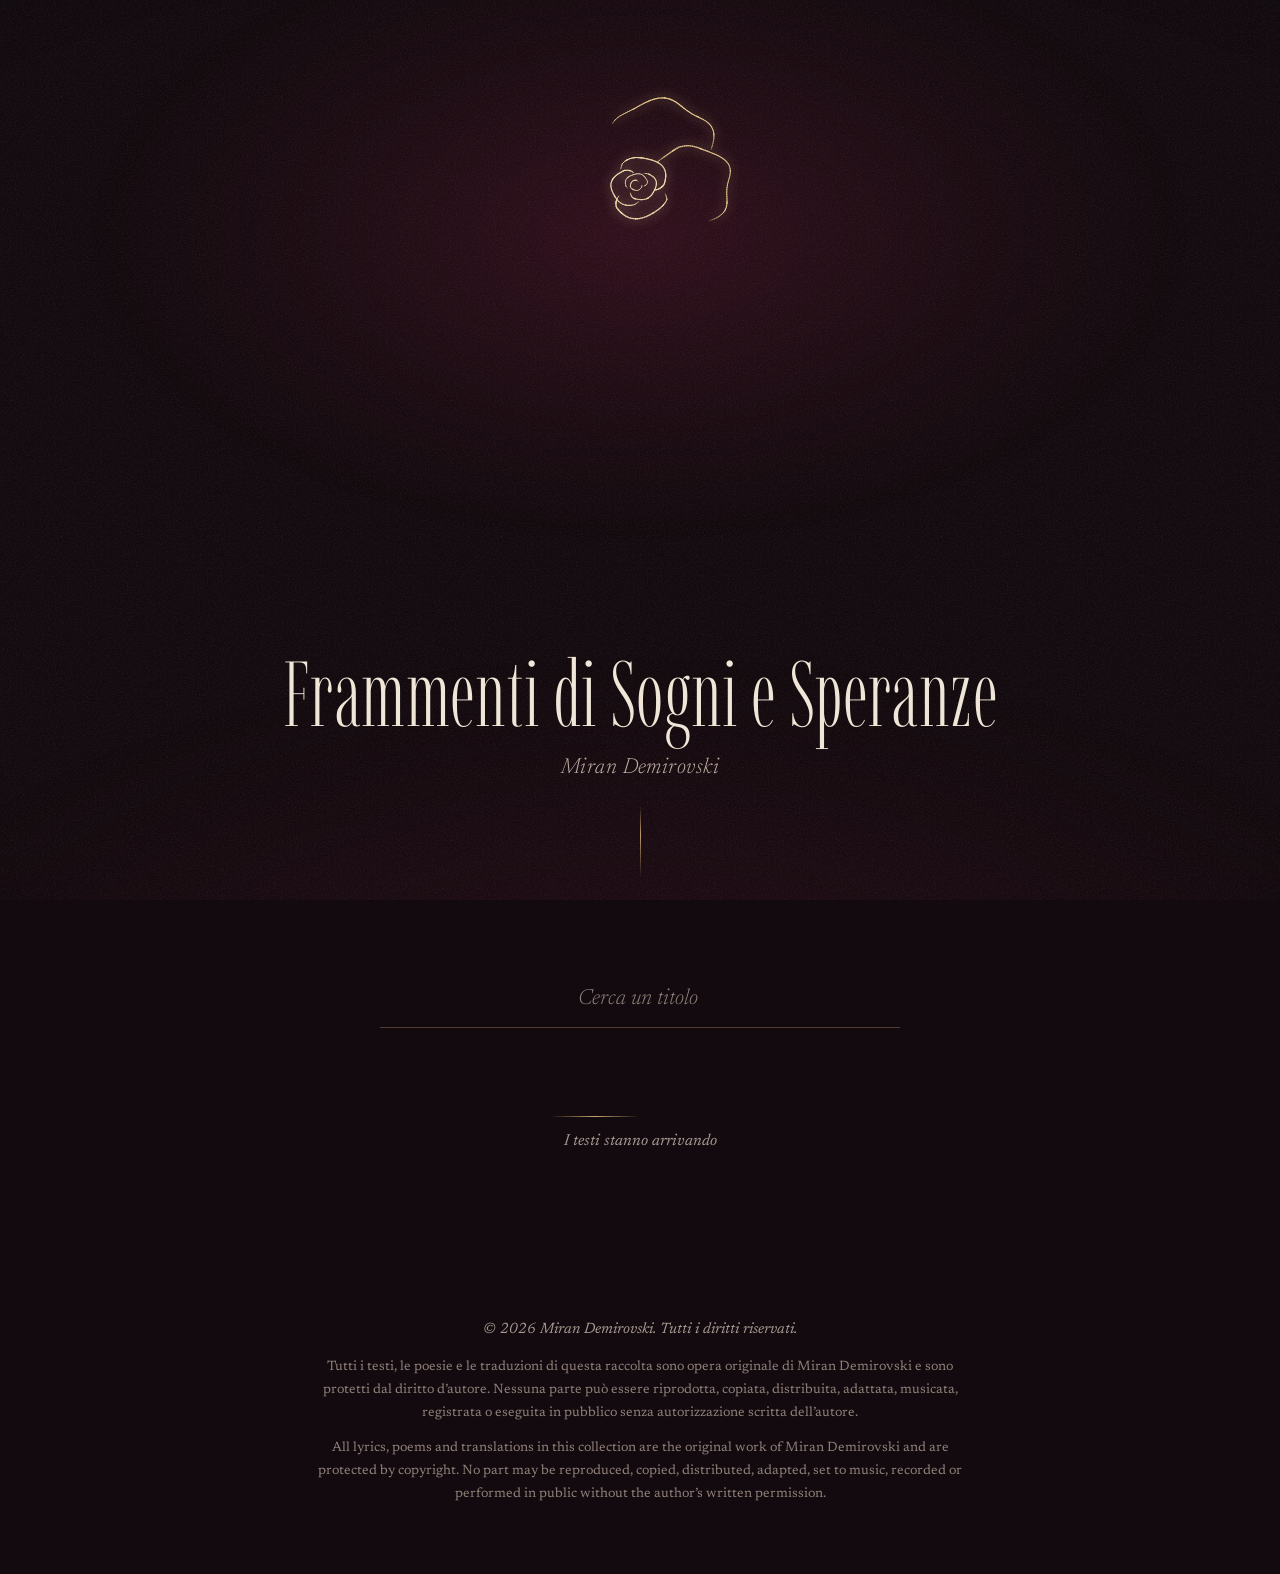
==== commit 5cce46ec: "The new design goes live at the main address The whole site now lives on GitHub (no more frame aroun" ====
--- a/index.html
+++ b/index.html
@@ -2,217 +2,115 @@
 <html lang="it">
 <head>
 <meta charset="utf-8">
-<meta name="viewport" content="width=device-width, initial-scale=1">
-<title>Frammenti di Sogni e Speranze</title>
-<meta name="description" content="Frammenti di Sogni e Speranze — testi e poesie di Miran Demirovski, in italiano, croato e inglese.">
+<meta name="viewport" content="width=device-width, initial-scale=1, viewport-fit=cover">
+<title>Frammenti di Sogni e Speranze — Miran Demirovski</title>
+<meta name="description" content="Frammenti di Sogni e Speranze: testi e poesie di Miran Demirovski, in italiano, croato e inglese.">
 <meta name="author" content="Miran Demirovski">
+<meta name="color-scheme" content="dark">
+<meta name="theme-color" content="#120A0E">
 
 <!-- how the link looks when it is shared: WhatsApp, Instagram, Facebook, Telegram, iMessage -->
 <meta property="og:type" content="website">
 <meta property="og:url" content="https://mirandemirovski-rgb.github.io/frammenti/">
 <meta property="og:title" content="Frammenti di Sogni e Speranze">
 <meta property="og:description" content="Testi e poesie di Miran Demirovski">
-<meta property="og:image" content="https://mirandemirovski-rgb.github.io/frammenti/og.png">
+<meta property="og:image" content="https://mirandemirovski-rgb.github.io/frammenti/og.jpg">
 <meta property="og:image:width" content="1200">
 <meta property="og:image:height" content="630">
-<meta property="og:image:alt" content="Una rosa nera sotto il titolo Frammenti di Sogni e Speranze">
+<meta property="og:image:alt" content="Una rosa disegnata con una linea d'oro, sopra il titolo Frammenti di Sogni e Speranze">
 <meta name="twitter:card" content="summary_large_image">
-<meta name="twitter:image" content="https://mirandemirovski-rgb.github.io/frammenti/og.png">
+<meta name="twitter:image" content="https://mirandemirovski-rgb.github.io/frammenti/og.jpg">
 
-<!-- the rose in the browser tab, on the home screen, and the colour of the browser bar -->
 <link rel="icon" href="favicon.svg" type="image/svg+xml">
 <link rel="icon" href="favicon-32.png" type="image/png" sizes="32x32">
 <link rel="apple-touch-icon" href="apple-touch-icon.png">
 <link rel="manifest" href="site.webmanifest">
-<meta name="theme-color" content="#E9ECF3">
 <meta name="mobile-web-app-capable" content="yes">
 <meta name="apple-mobile-web-app-capable" content="yes">
 <meta name="apple-mobile-web-app-title" content="Frammenti">
-<meta name="apple-mobile-web-app-status-bar-style" content="default">
+<meta name="apple-mobile-web-app-status-bar-style" content="black-translucent">
 
-<style>
-  html, body { margin: 0; height: 100%; background: #E9ECF3; }
-  iframe { position: fixed; inset: 0; width: 100%; height: 100%; border: 0; display: block; }
-
-  /* While Google wakes the collection up, the rose waits on the same milk.
-     When the collection is ready, the milk clears and the rose flies into
-     its own place at the top of the page. */
-  .splash { display: none; }
-  .js .splash {
-    position: fixed; inset: 0; z-index: 2;
-    display: grid; place-items: center; align-content: center; gap: 22px;
-  }
-  .splash .milk {
-    position: absolute; inset: 0; z-index: -1;
-    background: #E9ECF3;
-    background-image:
-      radial-gradient(52% 38% at 18% 14%, rgba(255,255,255,.85), transparent 70%),
-      radial-gradient(44% 34% at 84% 30%, rgba(206,220,242,.55), transparent 72%),
-      radial-gradient(58% 40% at 70% 82%, rgba(255,255,255,.70), transparent 74%),
-      radial-gradient(48% 36% at 24% 72%, rgba(203,216,240,.50), transparent 72%),
-      radial-gradient(120% 74% at 50% 2%, #F6F8FC, transparent 62%),
-      radial-gradient(130% 92% at 50% 108%, #D8DEEB, transparent 58%);
-  }
-  .splash .rose {
-    height: min(30vh, 200px); width: auto; overflow: visible;
-    filter: drop-shadow(10px 16px 20px rgba(148,160,188,.42));
-    animation: breathe 3.6s ease-in-out infinite, arrive 700ms cubic-bezier(.16,.84,.26,1) both;
-    will-change: transform;
-  }
-  .splash a {
-    font: 500 13px/1.4 Georgia, "Times New Roman", serif; letter-spacing: .24em; text-transform: uppercase;
-    color: #565C6B; text-decoration: none; border-bottom: 1px solid rgba(86,92,107,.3);
-    opacity: 0; transition: opacity 600ms ease;
-  }
-  .splash.late a { opacity: 1; }
-  .splash.open { pointer-events: none; }
-  .splash.open a { display: none; }
-  .splash.gone { opacity: 0; transition: opacity 760ms cubic-bezier(.33,0,.2,1); }
-  @keyframes breathe { 0%,100% { scale: 1; } 50% { scale: 1.025; } }
-  @keyframes arrive { from { opacity: 0; translate: 0 8px; } to { opacity: 1; translate: 0 0; } }
-  @media (prefers-reduced-motion: reduce) { .splash .rose { animation: none; } }
-</style>
-<script>document.documentElement.className = "js";</script>
+<link rel="preload" href="fonts/imbue-latin.woff2" as="font" type="font/woff2" crossorigin>
+<link rel="preload" href="fonts/newsreader-latin.woff2" as="font" type="font/woff2" crossorigin>
+<link rel="preconnect" href="https://script.google.com">
+<link rel="preconnect" href="https://script.googleusercontent.com" crossorigin>
+<link rel="stylesheet" href="assets/site.css?v=4">
 </head>
 <body>
-<iframe id="app" src="https://script.google.com/macros/s/AKfycbwpBi5VEcV7HJpK4-XgiOlL2Q4ehE0OA_78nKsBxPl6Vucwu_9X0xuir9HHCef9nEPlrg/exec"
-        title="Frammenti di Sogni e Speranze" allow="fullscreen; accelerometer; gyroscope"></iframe>
+<a class="skip" href="#indice">Vai ai testi</a>
+<div class="grain" aria-hidden="true"></div>
 
-<div class="splash" id="splash" aria-hidden="true">
-<div class="milk" id="milk"></div>
-<svg class="rose" id="splashRose" xmlns="http://www.w3.org/2000/svg" viewBox="0 0 240 340" aria-hidden="true" focusable="false">
-        <defs>
-          <path id="leaf" d="M0,0 C-10,-4 -19,-8 -27,-11 C-31,-13 -34,-12 -36,-10 C-42,-13 -48,-11 -51,-8 C-57,-10 -63,-6 -68,0 C-63,6 -57,10 -51,8 C-48,11 -42,13 -36,10 C-34,12 -31,13 -27,11 C-19,8 -10,4 0,0 Z"/>
-        </defs>
-        <g>
-          <path d="M120,166 C123,220 120,272 117,330" fill="none" stroke="#15100E" stroke-width="3.6" stroke-linecap="round"/>
-          <path d="M124,196 L137,186 L126,203 Z" fill="#15100E"/>
-          <path d="M119,262 L106,254 L118,269 Z" fill="#15100E"/>
-          <g fill="#171210">
-            <use href="#leaf" transform="translate(120,212) rotate(-32) scale(.92)"/>
-            <use href="#leaf" transform="translate(121,242) rotate(-148) scale(.86)"/>
-            <use href="#leaf" transform="translate(119,276) rotate(-24) scale(.80)"/>
-            <use href="#leaf" transform="translate(118,304) rotate(-156) scale(.74)"/>
-          </g>
-          <g fill="none" stroke="rgba(233,236,243,.30)" stroke-width="1.1" stroke-linecap="round">
-            <path transform="translate(120,212) rotate(-32) scale(.92)" d="M-3,0 L-62,0"/>
-            <path transform="translate(121,242) rotate(-148) scale(.86)" d="M-3,0 L-62,0"/>
-            <path transform="translate(119,276) rotate(-24) scale(.80)" d="M-3,0 L-62,0"/>
-            <path transform="translate(118,304) rotate(-156) scale(.74)" d="M-3,0 L-62,0"/>
-          </g>
-        </g>
-        <g>
-          <path d="M117,146 C113,162 106,174 94,183 C101,168 105,156 107,142 Z" fill="#15100E"/>
-          <path d="M125,148 C131,163 140,174 153,181 C145,166 139,155 136,143 Z" fill="#1A1412"/>
-        </g>
-        <g>
-          <path d="M98.4,74.2 C93.9,69.3 88.2,62.5 85.5,58.9 C82.8,55.2 83.0,54.1 82.2,52.1 C81.4,50.0 80.9,48.2 80.6,46.6 C80.3,44.9 80.3,43.3 80.3,41.9 C80.3,40.5 80.6,39.3 80.9,38.1 C81.2,37.0 81.7,35.9 82.2,35.0 C82.7,34.0 83.3,33.2 84.0,32.4 C84.6,31.5 85.3,30.8 86.0,30.0 C86.7,29.3 87.5,28.5 88.2,27.7 C88.9,27.0 89.7,26.1 90.4,25.3 C91.1,24.4 91.9,23.5 92.6,22.5 C93.4,21.5 94.1,20.5 94.9,19.5 C95.7,18.4 96.4,17.3 97.3,16.3 C98.1,15.2 99.0,14.2 99.9,13.2 C100.8,12.2 101.8,11.3 102.8,10.5 C103.8,9.8 104.9,9.1 106.0,8.6 C107.1,8.0 108.2,7.7 109.4,7.4 C110.6,7.2 111.8,7.2 112.9,7.2 C114.1,7.3 115.3,7.5 116.5,7.8 C117.7,8.1 118.9,8.6 120.0,9.0 C121.1,9.4 122.3,10.0 123.4,10.5 C124.5,11.0 125.6,11.5 126.7,11.9 C127.8,12.4 128.8,12.8 129.9,13.1 C131.0,13.5 132.0,13.7 133.1,14.0 C134.2,14.2 135.3,14.3 136.4,14.5 C137.5,14.7 138.6,14.8 139.7,14.9 C140.8,15.1 141.9,15.2 143.0,15.4 C144.0,15.7 145.1,16.0 146.2,16.4 C147.2,16.8 148.2,17.3 149.1,18.0 C150.0,18.6 150.9,19.4 151.7,20.4 C152.5,21.3 153.2,22.4 153.8,23.5 C154.4,24.7 154.9,26.0 155.3,27.4 C155.8,28.7 156.1,30.2 156.4,31.7 C156.7,33.2 156.9,34.7 157.0,36.2 C157.2,37.7 157.2,39.3 157.3,40.8 C157.3,42.3 157.3,43.8 157.2,45.3 C157.1,46.7 157.0,48.2 156.8,49.7 C156.6,51.2 156.4,52.7 155.8,54.4 C155.3,56.1 155.9,56.7 153.5,60.0 C151.1,63.3 145.9,69.5 141.6,74.2 C137.2,78.8 129.8,85.7 127.3,87.9 C124.9,90.2 127.1,87.7 127.0,87.6 C126.9,87.5 126.8,87.4 126.7,87.3 C126.6,87.3 126.5,87.2 126.4,87.1 C126.3,87.0 126.2,86.9 126.1,86.8 C126.0,86.8 125.9,86.7 125.8,86.6 C125.7,86.5 125.6,86.4 125.4,86.4 C125.3,86.3 125.2,86.2 125.1,86.2 C125.0,86.1 124.8,86.0 124.7,86.0 C124.6,85.9 124.5,85.8 124.4,85.8 C124.2,85.7 124.1,85.7 124.0,85.6 C123.9,85.6 123.7,85.5 123.6,85.5 C123.5,85.4 123.3,85.4 123.2,85.3 C123.1,85.3 123.0,85.2 122.8,85.2 C122.7,85.2 122.6,85.1 122.4,85.1 C122.3,85.1 122.2,85.0 122.0,85.0 C121.9,85.0 121.8,85.0 121.6,84.9 C121.5,84.9 121.4,84.9 121.2,84.9 C121.1,84.9 121.0,84.8 120.8,84.8 C120.7,84.8 120.5,84.8 120.4,84.8 C120.3,84.8 120.1,84.8 120.0,84.8 C119.9,84.8 119.7,84.8 119.6,84.8 C119.5,84.8 119.3,84.8 119.2,84.8 C119.0,84.8 118.9,84.9 118.8,84.9 C118.6,84.9 118.5,84.9 118.4,84.9 C118.2,85.0 118.1,85.0 118.0,85.0 C117.8,85.0 117.7,85.1 117.6,85.1 C117.4,85.1 117.3,85.2 117.2,85.2 C117.0,85.2 116.9,85.3 116.8,85.3 C116.7,85.4 116.5,85.4 116.4,85.5 C116.3,85.5 116.1,85.6 116.0,85.6 C115.9,85.7 115.8,85.7 115.6,85.8 C115.5,85.8 115.4,85.9 115.3,86.0 C115.2,86.0 115.0,86.1 114.9,86.2 C114.8,86.2 114.7,86.3 114.6,86.4 C114.4,86.4 114.3,86.5 114.2,86.6 C114.1,86.7 114.0,86.8 113.9,86.8 C113.8,86.9 113.7,87.0 113.6,87.1 C113.5,87.2 113.4,87.3 113.3,87.3 C113.2,87.4 113.1,87.5 113.0,87.6 C112.9,87.7 115.1,90.2 112.7,87.9 C110.2,85.7 103.0,79.0 98.4,74.2 Z" fill="#0C0908" stroke="rgba(233,236,243,.42)" stroke-width="1.6" transform="rotate(4 120 92)"/>
-          <path d="M101.8,72.6 C98.1,67.5 93.8,60.9 91.7,57.4 C89.7,53.9 90.2,53.2 89.8,51.5 C89.4,49.8 89.3,48.5 89.3,47.2 C89.3,45.9 89.5,44.9 89.7,43.8 C90.0,42.8 90.3,41.9 90.7,41.0 C91.1,40.1 91.5,39.4 92.0,38.5 C92.4,37.7 92.9,36.9 93.4,36.1 C93.9,35.2 94.4,34.4 94.9,33.4 C95.4,32.5 95.9,31.6 96.4,30.6 C97.0,29.6 97.5,28.5 98.1,27.5 C98.6,26.5 99.2,25.4 99.9,24.4 C100.5,23.3 101.2,22.3 101.9,21.4 C102.6,20.5 103.4,19.6 104.2,18.8 C105.0,18.1 105.9,17.4 106.8,16.9 C107.7,16.5 108.6,16.1 109.6,15.9 C110.5,15.6 111.5,15.5 112.5,15.5 C113.5,15.6 114.5,15.7 115.4,15.9 C116.4,16.1 117.4,16.4 118.4,16.7 C119.3,17.0 120.3,17.4 121.2,17.7 C122.2,18.0 123.1,18.3 124.0,18.5 C124.9,18.7 125.9,18.9 126.8,19.1 C127.7,19.2 128.6,19.2 129.6,19.3 C130.5,19.3 131.5,19.2 132.4,19.2 C133.4,19.1 134.4,19.0 135.3,19.0 C136.3,19.0 137.3,18.9 138.2,19.0 C139.2,19.1 140.2,19.2 141.1,19.5 C142.0,19.7 142.9,20.1 143.8,20.6 C144.6,21.0 145.4,21.7 146.1,22.4 C146.9,23.1 147.5,24.0 148.2,25.0 C148.8,25.9 149.3,27.0 149.8,28.1 C150.3,29.2 150.7,30.5 151.0,31.7 C151.4,32.8 151.7,34.1 152.0,35.3 C152.3,36.5 152.5,37.7 152.8,38.9 C153.0,40.1 153.2,41.2 153.5,42.3 C153.7,43.4 153.9,44.4 154.0,45.5 C154.2,46.6 154.3,47.6 154.4,48.7 C154.5,49.7 154.6,50.8 154.4,52.0 C154.3,53.2 154.2,54.4 153.8,55.9 C153.3,57.4 153.8,57.9 151.6,61.0 C149.4,64.1 144.5,70.1 140.4,74.6 C136.3,79.1 129.1,86.0 126.7,88.3 C124.4,90.5 126.6,88.1 126.5,88.0 C126.4,87.9 126.3,87.9 126.2,87.8 C126.1,87.7 126.0,87.6 126.0,87.6 C125.9,87.5 125.8,87.4 125.7,87.4 C125.6,87.3 125.5,87.2 125.4,87.2 C125.3,87.1 125.2,87.0 125.1,87.0 C125.0,86.9 124.9,86.8 124.8,86.8 C124.7,86.7 124.6,86.7 124.5,86.6 C124.4,86.6 124.3,86.5 124.2,86.5 C124.1,86.4 124.0,86.4 123.9,86.3 C123.8,86.3 123.7,86.2 123.6,86.2 C123.4,86.1 123.3,86.1 123.2,86.0 C123.1,86.0 123.0,86.0 122.9,85.9 C122.8,85.9 122.7,85.9 122.6,85.8 C122.4,85.8 122.3,85.8 122.2,85.7 C122.1,85.7 122.0,85.7 121.9,85.7 C121.8,85.6 121.7,85.6 121.5,85.6 C121.4,85.6 121.3,85.6 121.2,85.6 C121.1,85.5 121.0,85.5 120.8,85.5 C120.7,85.5 120.6,85.5 120.5,85.5 C120.4,85.5 120.3,85.5 120.1,85.5 C120.0,85.5 119.9,85.5 119.8,85.5 C119.7,85.5 119.6,85.5 119.5,85.5 C119.3,85.5 119.2,85.5 119.1,85.5 C119.0,85.5 118.9,85.5 118.8,85.6 C118.6,85.6 118.5,85.6 118.4,85.6 C118.3,85.6 118.2,85.7 118.1,85.7 C118.0,85.7 117.8,85.7 117.7,85.8 C117.6,85.8 117.5,85.8 117.4,85.8 C117.3,85.9 117.2,85.9 117.1,85.9 C116.9,86.0 116.8,86.0 116.7,86.1 C116.6,86.1 116.5,86.1 116.4,86.2 C116.3,86.2 116.2,86.3 116.1,86.3 C116.0,86.4 115.9,86.4 115.8,86.5 C115.7,86.5 115.6,86.6 115.5,86.6 C115.4,86.7 115.3,86.7 115.2,86.8 C115.1,86.9 115.0,86.9 114.9,87.0 C114.8,87.1 114.7,87.1 114.6,87.2 C114.5,87.2 114.4,87.3 114.3,87.4 C114.2,87.5 116.1,90.1 114.0,87.6 C111.9,85.1 105.6,77.6 101.8,72.6 Z" fill="#110C0B" stroke="rgba(233,236,243,.42)" stroke-width="1.6" transform="rotate(68 120 92)"/>
-          <path d="M95.2,75.0 C90.2,70.4 84.2,64.3 81.5,61.0 C78.7,57.8 79.4,57.1 78.8,55.4 C78.1,53.8 78.0,52.4 77.8,51.0 C77.6,49.6 77.6,48.3 77.7,47.0 C77.7,45.7 77.8,44.4 78.0,43.1 C78.1,41.8 78.3,40.5 78.5,39.1 C78.7,37.8 78.9,36.4 79.2,34.9 C79.4,33.5 79.7,32.0 80.1,30.6 C80.4,29.1 80.8,27.6 81.2,26.2 C81.7,24.8 82.2,23.3 82.8,22.0 C83.4,20.7 84.1,19.5 84.9,18.4 C85.7,17.3 86.6,16.2 87.5,15.4 C88.5,14.6 89.5,13.8 90.6,13.3 C91.7,12.7 92.8,12.3 94.0,12.0 C95.2,11.7 96.4,11.5 97.6,11.4 C98.8,11.2 100.0,11.2 101.3,11.2 C102.5,11.1 103.7,11.2 104.9,11.1 C106.1,11.1 107.3,11.0 108.5,10.9 C109.7,10.8 110.8,10.6 112.0,10.4 C113.2,10.2 114.3,9.9 115.5,9.5 C116.7,9.2 117.9,8.8 119.1,8.4 C120.3,8.1 121.5,7.6 122.8,7.3 C124.0,7.0 125.2,6.7 126.5,6.6 C127.7,6.4 129.0,6.3 130.3,6.4 C131.5,6.5 132.7,6.7 133.9,7.1 C135.1,7.4 136.3,8.0 137.4,8.7 C138.5,9.4 139.6,10.2 140.6,11.2 C141.6,12.1 142.5,13.2 143.4,14.3 C144.3,15.4 145.2,16.7 146.0,17.9 C146.7,19.1 147.5,20.4 148.2,21.6 C148.9,22.8 149.6,24.0 150.3,25.1 C150.9,26.2 151.6,27.3 152.2,28.4 C152.8,29.4 153.5,30.4 154.1,31.4 C154.7,32.4 155.3,33.3 155.9,34.3 C156.4,35.3 157.0,36.3 157.4,37.4 C157.9,38.4 158.3,39.5 158.5,40.8 C158.8,42.0 159.0,43.4 158.9,44.9 C158.8,46.4 158.7,48.0 158.1,49.9 C157.5,51.9 158.0,52.8 155.4,56.5 C152.8,60.3 147.2,67.3 142.5,72.5 C137.9,77.6 130.0,85.1 127.5,87.5 C124.9,90.0 127.2,87.3 127.1,87.2 C127.0,87.1 126.9,87.0 126.8,86.9 C126.7,86.9 126.6,86.8 126.5,86.7 C126.3,86.6 126.2,86.5 126.1,86.4 C126.0,86.3 125.9,86.2 125.7,86.2 C125.6,86.1 125.5,86.0 125.4,85.9 C125.2,85.9 125.1,85.8 125.0,85.7 C124.9,85.6 124.7,85.6 124.6,85.5 C124.5,85.4 124.3,85.4 124.2,85.3 C124.1,85.3 123.9,85.2 123.8,85.2 C123.6,85.1 123.5,85.1 123.4,85.0 C123.2,85.0 123.1,84.9 122.9,84.9 C122.8,84.8 122.7,84.8 122.5,84.8 C122.4,84.7 122.2,84.7 122.1,84.7 C121.9,84.6 121.8,84.6 121.6,84.6 C121.5,84.6 121.4,84.5 121.2,84.5 C121.1,84.5 120.9,84.5 120.8,84.5 C120.6,84.5 120.5,84.5 120.3,84.5 C120.2,84.5 120.0,84.5 119.9,84.5 C119.7,84.5 119.6,84.5 119.4,84.5 C119.3,84.5 119.2,84.5 119.0,84.5 C118.9,84.5 118.7,84.5 118.6,84.6 C118.4,84.6 118.3,84.6 118.1,84.6 C118.0,84.7 117.8,84.7 117.7,84.7 C117.6,84.7 117.4,84.8 117.3,84.8 C117.1,84.9 117.0,84.9 116.8,84.9 C116.7,85.0 116.6,85.0 116.4,85.1 C116.3,85.1 116.2,85.2 116.0,85.2 C115.9,85.3 115.7,85.4 115.6,85.4 C115.5,85.5 115.3,85.5 115.2,85.6 C115.1,85.7 115.0,85.7 114.8,85.8 C114.7,85.9 114.6,86.0 114.4,86.0 C114.3,86.1 114.2,86.2 114.1,86.3 C114.0,86.4 113.8,86.5 113.7,86.5 C113.6,86.6 113.5,86.7 113.4,86.8 C113.3,86.9 113.1,87.0 113.0,87.1 C112.9,87.2 112.8,87.3 112.7,87.4 C112.6,87.5 112.5,87.6 112.4,87.7 C112.3,87.8 112.2,87.9 112.1,88.0 C112.0,88.1 114.6,90.5 111.8,88.4 C109.0,86.2 100.3,79.5 95.2,75.0 Z" fill="#0C0908" stroke="rgba(233,236,243,.42)" stroke-width="1.6" transform="rotate(131 120 92)"/>
-          <path d="M102.7,73.6 C99.1,68.8 94.9,62.4 92.9,58.9 C90.9,55.5 91.2,54.8 90.7,53.0 C90.3,51.3 90.1,49.9 90.0,48.6 C90.0,47.3 90.1,46.1 90.2,45.1 C90.4,44.0 90.7,43.2 91.1,42.3 C91.4,41.5 91.9,40.7 92.3,40.0 C92.8,39.3 93.3,38.6 93.8,37.9 C94.3,37.2 94.8,36.6 95.4,35.8 C95.9,35.1 96.4,34.4 97.0,33.6 C97.5,32.8 98.1,31.9 98.6,31.1 C99.2,30.2 99.7,29.3 100.3,28.3 C100.9,27.4 101.5,26.4 102.2,25.5 C102.8,24.6 103.5,23.6 104.2,22.8 C104.9,22.0 105.7,21.2 106.5,20.6 C107.3,19.9 108.1,19.3 109.0,18.9 C109.8,18.5 110.7,18.2 111.6,18.0 C112.5,17.9 113.5,17.8 114.4,17.9 C115.3,18.0 116.3,18.2 117.2,18.4 C118.1,18.7 119.0,19.1 119.9,19.4 C120.8,19.7 121.7,20.2 122.6,20.5 C123.5,20.9 124.3,21.2 125.2,21.5 C126.1,21.8 126.9,22.1 127.8,22.2 C128.6,22.4 129.5,22.5 130.4,22.6 C131.2,22.7 132.1,22.7 133.0,22.7 C133.9,22.8 134.8,22.7 135.7,22.8 C136.6,22.8 137.5,22.8 138.4,22.9 C139.3,23.0 140.1,23.2 141.0,23.5 C141.8,23.8 142.6,24.2 143.4,24.7 C144.2,25.2 144.9,25.8 145.5,26.5 C146.2,27.3 146.8,28.2 147.3,29.1 C147.8,30.1 148.3,31.1 148.7,32.3 C149.1,33.4 149.4,34.6 149.7,35.8 C150.0,36.9 150.2,38.2 150.4,39.4 C150.6,40.6 150.7,41.8 150.9,43.0 C151.0,44.2 151.1,45.3 151.2,46.4 C151.3,47.6 151.4,48.7 151.4,49.8 C151.4,50.9 151.5,52.0 151.3,53.2 C151.2,54.4 151.1,55.5 150.7,56.9 C150.3,58.4 150.8,58.8 148.8,61.8 C146.9,64.7 142.5,70.5 138.8,74.9 C135.0,79.3 128.4,86.1 126.3,88.3 C124.1,90.5 126.1,88.1 126.0,88.1 C125.9,88.0 125.8,87.9 125.8,87.9 C125.7,87.8 125.6,87.7 125.5,87.7 C125.4,87.6 125.3,87.5 125.2,87.5 C125.1,87.4 125.1,87.3 125.0,87.3 C124.9,87.2 124.8,87.2 124.7,87.1 C124.6,87.1 124.5,87.0 124.4,86.9 C124.3,86.9 124.2,86.8 124.1,86.8 C124.0,86.7 123.9,86.7 123.8,86.6 C123.7,86.6 123.6,86.6 123.5,86.5 C123.4,86.5 123.3,86.4 123.2,86.4 C123.1,86.4 123.0,86.3 122.9,86.3 C122.8,86.3 122.7,86.2 122.6,86.2 C122.5,86.2 122.4,86.1 122.3,86.1 C122.2,86.1 122.1,86.1 121.9,86.0 C121.8,86.0 121.7,86.0 121.6,86.0 C121.5,85.9 121.4,85.9 121.3,85.9 C121.2,85.9 121.1,85.9 121.0,85.9 C120.9,85.9 120.8,85.9 120.6,85.8 C120.5,85.8 120.4,85.8 120.3,85.8 C120.2,85.8 120.1,85.8 120.0,85.8 C119.9,85.8 119.8,85.8 119.7,85.8 C119.6,85.8 119.4,85.8 119.3,85.8 C119.2,85.9 119.1,85.9 119.0,85.9 C118.9,85.9 118.8,85.9 118.7,85.9 C118.6,85.9 118.5,85.9 118.4,86.0 C118.3,86.0 118.1,86.0 118.0,86.0 C117.9,86.1 117.8,86.1 117.7,86.1 C117.6,86.1 117.5,86.2 117.4,86.2 C117.3,86.2 117.2,86.3 117.1,86.3 C117.0,86.3 116.9,86.4 116.8,86.4 C116.7,86.4 116.6,86.5 116.5,86.5 C116.4,86.6 116.3,86.6 116.2,86.7 C116.1,86.7 116.0,86.7 115.9,86.8 C115.8,86.8 115.7,86.9 115.6,87.0 C115.5,87.0 115.4,87.1 115.3,87.1 C115.2,87.2 115.1,87.2 115.0,87.3 C114.9,87.3 114.8,87.4 114.7,87.5 C114.7,87.5 114.6,87.6 114.5,87.7 C114.4,87.7 116.2,90.2 114.2,87.9 C112.3,85.5 106.2,78.4 102.7,73.6 Z" fill="#130E0C" stroke="rgba(233,236,243,.42)" stroke-width="1.6" transform="rotate(192 120 92)"/>
-          <path d="M97.3,73.9 C92.7,69.1 87.4,62.9 84.9,59.6 C82.5,56.3 83.0,55.7 82.5,54.1 C82.0,52.5 81.9,51.1 81.8,49.8 C81.7,48.5 81.8,47.4 81.9,46.2 C82.0,45.1 82.3,44.0 82.5,42.9 C82.7,41.8 83.0,40.7 83.3,39.6 C83.6,38.5 83.9,37.3 84.3,36.1 C84.6,34.9 84.9,33.7 85.3,32.4 C85.7,31.1 86.1,29.8 86.5,28.5 C86.9,27.2 87.4,25.9 88.0,24.7 C88.5,23.4 89.1,22.2 89.8,21.1 C90.4,20.0 91.2,18.9 92.0,18.0 C92.8,17.2 93.7,16.4 94.6,15.7 C95.6,15.1 96.6,14.6 97.6,14.2 C98.6,13.9 99.7,13.7 100.8,13.5 C101.9,13.4 103.0,13.4 104.1,13.4 C105.3,13.4 106.4,13.6 107.5,13.7 C108.6,13.7 109.7,13.9 110.8,14.0 C111.9,14.0 112.9,14.1 114.0,14.1 C115.1,14.0 116.1,14.0 117.2,13.8 C118.2,13.7 119.3,13.5 120.4,13.3 C121.4,13.0 122.5,12.7 123.6,12.5 C124.7,12.2 125.8,11.9 126.9,11.7 C128.0,11.5 129.2,11.3 130.3,11.3 C131.4,11.3 132.5,11.3 133.6,11.5 C134.7,11.7 135.8,12.0 136.8,12.5 C137.8,13.0 138.8,13.6 139.7,14.3 C140.7,15.1 141.6,16.0 142.4,17.0 C143.2,18.0 144.0,19.1 144.7,20.2 C145.4,21.3 146.0,22.5 146.6,23.7 C147.3,24.9 147.8,26.1 148.4,27.3 C148.9,28.5 149.5,29.6 150.0,30.7 C150.5,31.8 151.0,32.9 151.5,33.9 C151.9,34.9 152.4,35.9 152.9,36.9 C153.3,37.9 153.8,38.8 154.1,39.8 C154.5,40.8 154.9,41.8 155.1,42.9 C155.3,44.1 155.5,45.2 155.5,46.6 C155.5,47.9 155.4,49.3 155.0,51.0 C154.5,52.8 155.0,53.5 152.7,57.0 C150.4,60.6 145.4,67.2 141.1,72.3 C136.8,77.4 129.4,85.1 127.0,87.5 C124.5,90.0 126.8,87.4 126.7,87.3 C126.6,87.2 126.5,87.1 126.3,87.0 C126.2,86.9 126.1,86.9 126.0,86.8 C125.9,86.7 125.8,86.6 125.7,86.5 C125.6,86.5 125.5,86.4 125.4,86.3 C125.3,86.3 125.1,86.2 125.0,86.1 C124.9,86.1 124.8,86.0 124.7,85.9 C124.6,85.9 124.4,85.8 124.3,85.8 C124.2,85.7 124.1,85.6 123.9,85.6 C123.8,85.5 123.7,85.5 123.6,85.4 C123.4,85.4 123.3,85.4 123.2,85.3 C123.1,85.3 122.9,85.2 122.8,85.2 C122.7,85.2 122.6,85.1 122.4,85.1 C122.3,85.1 122.2,85.0 122.0,85.0 C121.9,85.0 121.8,85.0 121.6,84.9 C121.5,84.9 121.4,84.9 121.2,84.9 C121.1,84.9 121.0,84.8 120.8,84.8 C120.7,84.8 120.6,84.8 120.4,84.8 C120.3,84.8 120.2,84.8 120.0,84.8 C119.9,84.8 119.8,84.8 119.6,84.8 C119.5,84.8 119.4,84.8 119.2,84.8 C119.1,84.8 119.0,84.9 118.8,84.9 C118.7,84.9 118.6,84.9 118.4,84.9 C118.3,84.9 118.2,85.0 118.1,85.0 C117.9,85.0 117.8,85.0 117.7,85.1 C117.5,85.1 117.4,85.1 117.3,85.2 C117.1,85.2 117.0,85.2 116.9,85.3 C116.8,85.3 116.6,85.4 116.5,85.4 C116.4,85.5 116.3,85.5 116.1,85.6 C116.0,85.6 115.9,85.7 115.8,85.7 C115.6,85.8 115.5,85.8 115.4,85.9 C115.3,86.0 115.2,86.0 115.1,86.1 C114.9,86.1 114.8,86.2 114.7,86.3 C114.6,86.3 114.5,86.4 114.4,86.5 C114.3,86.6 114.1,86.6 114.0,86.7 C113.9,86.8 113.8,86.9 113.7,87.0 C113.6,87.0 113.5,87.1 113.4,87.2 C113.3,87.3 113.2,87.4 113.1,87.5 C113.0,87.6 112.9,87.7 112.8,87.8 C112.7,87.9 115.1,90.4 112.5,88.0 C110.0,85.7 101.9,78.6 97.3,73.9 Z" fill="#0C0908" stroke="rgba(233,236,243,.42)" stroke-width="1.6" transform="rotate(252 120 92)"/>
-          <path d="M104.1,73.9 C100.9,69.2 97.2,63.2 95.6,60.1 C93.9,57.0 94.5,56.7 94.2,55.3 C93.9,53.8 93.9,52.7 93.9,51.5 C93.9,50.4 94.0,49.3 94.1,48.2 C94.2,47.1 94.3,46.1 94.5,45.0 C94.7,43.9 94.9,42.8 95.1,41.6 C95.3,40.5 95.6,39.3 95.9,38.2 C96.2,37.0 96.5,35.8 96.9,34.7 C97.2,33.6 97.6,32.5 98.1,31.4 C98.6,30.4 99.1,29.4 99.7,28.6 C100.3,27.7 100.9,26.9 101.6,26.3 C102.3,25.7 103.0,25.2 103.8,24.7 C104.5,24.3 105.4,24.1 106.2,23.9 C107.0,23.7 107.8,23.6 108.7,23.6 C109.5,23.6 110.4,23.7 111.2,23.7 C112.1,23.7 112.9,23.9 113.8,23.9 C114.6,23.9 115.4,24.0 116.3,24.0 C117.1,23.9 117.9,23.9 118.8,23.8 C119.6,23.6 120.4,23.4 121.3,23.2 C122.1,23.0 122.9,22.7 123.8,22.4 C124.7,22.1 125.5,21.8 126.4,21.5 C127.3,21.3 128.2,21.0 129.1,20.8 C130.0,20.7 130.9,20.6 131.8,20.6 C132.7,20.6 133.5,20.7 134.4,21.0 C135.2,21.2 136.1,21.6 136.8,22.1 C137.6,22.6 138.3,23.2 139.0,23.9 C139.7,24.6 140.4,25.5 141.0,26.3 C141.6,27.2 142.2,28.2 142.7,29.1 C143.2,30.0 143.7,31.0 144.2,31.9 C144.7,32.9 145.1,33.8 145.6,34.7 C146.1,35.6 146.5,36.4 147.0,37.2 C147.4,38.0 147.9,38.7 148.3,39.4 C148.8,40.1 149.2,40.8 149.7,41.5 C150.1,42.2 150.5,42.8 150.9,43.6 C151.3,44.3 151.6,45.1 151.9,45.9 C152.1,46.8 152.4,47.6 152.4,48.7 C152.5,49.7 152.5,50.8 152.3,52.1 C152.1,53.4 151.9,54.8 151.2,56.4 C150.6,58.1 150.9,58.8 148.7,62.0 C146.5,65.2 141.8,71.2 138.0,75.7 C134.3,80.1 128.1,86.4 126.0,88.5 C124.0,90.6 125.9,88.4 125.8,88.3 C125.7,88.3 125.6,88.2 125.6,88.1 C125.5,88.1 125.4,88.0 125.3,87.9 C125.2,87.9 125.2,87.8 125.1,87.8 C125.0,87.7 124.9,87.6 124.8,87.6 C124.7,87.5 124.6,87.5 124.6,87.4 C124.5,87.4 124.4,87.3 124.3,87.3 C124.2,87.2 124.1,87.2 124.0,87.1 C123.9,87.1 123.8,87.0 123.7,87.0 C123.6,86.9 123.5,86.9 123.5,86.9 C123.4,86.8 123.3,86.8 123.2,86.7 C123.1,86.7 123.0,86.7 122.9,86.6 C122.8,86.6 122.7,86.6 122.6,86.5 C122.5,86.5 122.4,86.5 122.3,86.5 C122.2,86.4 122.1,86.4 122.0,86.4 C121.9,86.4 121.8,86.3 121.7,86.3 C121.6,86.3 121.5,86.3 121.4,86.3 C121.3,86.3 121.2,86.2 121.1,86.2 C121.0,86.2 120.9,86.2 120.8,86.2 C120.7,86.2 120.6,86.2 120.5,86.2 C120.4,86.2 120.3,86.2 120.2,86.2 C120.1,86.2 119.9,86.2 119.8,86.2 C119.7,86.2 119.6,86.2 119.5,86.2 C119.4,86.2 119.3,86.2 119.2,86.2 C119.1,86.2 119.0,86.2 118.9,86.2 C118.8,86.2 118.7,86.3 118.6,86.3 C118.5,86.3 118.4,86.3 118.3,86.3 C118.2,86.3 118.1,86.4 118.0,86.4 C117.9,86.4 117.8,86.4 117.7,86.5 C117.6,86.5 117.5,86.5 117.4,86.5 C117.3,86.6 117.2,86.6 117.1,86.6 C117.0,86.7 116.9,86.7 116.8,86.7 C116.7,86.8 116.6,86.8 116.5,86.9 C116.5,86.9 116.4,86.9 116.3,87.0 C116.2,87.0 116.1,87.1 116.0,87.1 C115.9,87.2 115.8,87.2 115.7,87.3 C115.6,87.3 115.5,87.4 115.4,87.4 C115.4,87.5 115.3,87.5 115.2,87.6 C115.1,87.6 115.0,87.7 114.9,87.8 C114.8,87.8 116.5,90.3 114.7,87.9 C112.9,85.6 107.3,78.5 104.1,73.9 Z" fill="#110C0B" stroke="rgba(233,236,243,.42)" stroke-width="1.6" transform="rotate(310 120 92)"/>
-          <path d="M104.0,82.5 C100.6,79.5 96.3,75.3 94.3,72.9 C92.2,70.6 92.4,69.9 91.8,68.5 C91.2,67.2 90.9,66.0 90.7,64.9 C90.5,63.8 90.5,62.8 90.6,61.9 C90.6,60.9 90.8,60.1 91.1,59.3 C91.3,58.5 91.7,57.8 92.0,57.1 C92.4,56.4 92.8,55.7 93.3,55.1 C93.7,54.4 94.2,53.8 94.7,53.1 C95.1,52.5 95.6,51.8 96.1,51.1 C96.6,50.5 97.1,49.7 97.6,49.0 C98.1,48.2 98.5,47.4 99.1,46.6 C99.6,45.8 100.1,45.0 100.7,44.2 C101.3,43.4 101.9,42.6 102.5,41.8 C103.2,41.1 103.8,40.3 104.5,39.7 C105.3,39.0 106.0,38.4 106.8,38.0 C107.6,37.5 108.5,37.1 109.3,36.8 C110.2,36.6 111.1,36.4 112.0,36.3 C112.9,36.3 113.8,36.3 114.7,36.4 C115.6,36.5 116.5,36.7 117.4,37.0 C118.3,37.2 119.1,37.5 120.0,37.8 C120.9,38.0 121.7,38.4 122.6,38.6 C123.4,38.9 124.2,39.1 125.1,39.3 C125.9,39.5 126.7,39.7 127.6,39.9 C128.4,40.0 129.2,40.1 130.1,40.2 C130.9,40.3 131.8,40.3 132.6,40.4 C133.5,40.5 134.3,40.6 135.2,40.7 C136.0,40.9 136.8,41.0 137.7,41.3 C138.5,41.6 139.3,41.9 140.0,42.3 C140.8,42.7 141.5,43.3 142.1,43.9 C142.8,44.5 143.4,45.2 143.9,46.0 C144.4,46.8 144.9,47.7 145.3,48.6 C145.7,49.5 146.0,50.5 146.3,51.6 C146.6,52.6 146.8,53.6 147.0,54.7 C147.2,55.7 147.3,56.8 147.4,57.8 C147.5,58.8 147.6,59.8 147.7,60.8 C147.7,61.8 147.7,62.8 147.7,63.8 C147.7,64.8 147.7,65.7 147.5,66.7 C147.4,67.7 147.2,68.7 146.8,69.8 C146.4,71.0 146.8,71.4 145.0,73.5 C143.2,75.7 139.2,79.6 136.0,82.5 C132.7,85.4 127.2,89.5 125.4,90.8 C123.6,92.2 125.2,90.7 125.2,90.6 C125.1,90.5 125.0,90.4 125.0,90.3 C124.9,90.3 124.8,90.2 124.7,90.1 C124.7,90.1 124.6,90.0 124.5,89.9 C124.4,89.8 124.4,89.8 124.3,89.7 C124.2,89.7 124.1,89.6 124.0,89.5 C124.0,89.5 123.9,89.4 123.8,89.3 C123.7,89.3 123.6,89.2 123.5,89.2 C123.4,89.1 123.3,89.1 123.3,89.0 C123.2,89.0 123.1,88.9 123.0,88.9 C122.9,88.8 122.8,88.8 122.7,88.8 C122.6,88.7 122.5,88.7 122.4,88.6 C122.3,88.6 122.2,88.6 122.1,88.5 C122.0,88.5 121.9,88.5 121.8,88.5 C121.7,88.4 121.6,88.4 121.5,88.4 C121.4,88.4 121.3,88.3 121.2,88.3 C121.1,88.3 121.0,88.3 120.9,88.3 C120.8,88.2 120.7,88.2 120.6,88.2 C120.5,88.2 120.4,88.2 120.3,88.2 C120.2,88.2 120.1,88.2 120.0,88.2 C119.9,88.2 119.8,88.2 119.7,88.2 C119.6,88.2 119.5,88.2 119.4,88.2 C119.3,88.2 119.2,88.2 119.1,88.3 C119.0,88.3 118.9,88.3 118.8,88.3 C118.7,88.3 118.6,88.4 118.5,88.4 C118.4,88.4 118.3,88.4 118.2,88.5 C118.1,88.5 118.0,88.5 117.9,88.5 C117.8,88.6 117.7,88.6 117.6,88.6 C117.5,88.7 117.4,88.7 117.3,88.8 C117.2,88.8 117.1,88.8 117.0,88.9 C116.9,88.9 116.8,89.0 116.7,89.0 C116.7,89.1 116.6,89.1 116.5,89.2 C116.4,89.2 116.3,89.3 116.2,89.3 C116.1,89.4 116.0,89.5 116.0,89.5 C115.9,89.6 115.8,89.7 115.7,89.7 C115.6,89.8 115.6,89.8 115.5,89.9 C115.4,90.0 115.3,90.1 115.3,90.1 C115.2,90.2 115.1,90.3 115.0,90.3 C115.0,90.4 114.9,90.5 114.8,90.6 C114.8,90.7 116.4,92.2 114.6,90.8 C112.8,89.5 107.4,85.5 104.0,82.5 Z" fill="#1B1513" stroke="rgba(233,236,243,.42)" stroke-width="1.9" transform="rotate(34 120 92)"/>
-          <path d="M104.5,82.9 C101.3,80.1 97.5,76.3 95.7,74.2 C93.9,72.2 94.2,71.7 93.8,70.6 C93.3,69.5 93.2,68.6 93.1,67.8 C93.0,66.9 93.0,66.1 93.1,65.3 C93.2,64.6 93.3,63.9 93.5,63.1 C93.7,62.4 93.9,61.7 94.1,61.0 C94.3,60.3 94.6,59.6 94.8,58.8 C95.0,58.1 95.3,57.3 95.5,56.5 C95.8,55.7 96.1,54.8 96.4,54.0 C96.7,53.1 97.0,52.3 97.3,51.4 C97.7,50.6 98.0,49.7 98.5,48.9 C98.9,48.1 99.4,47.4 99.9,46.7 C100.4,46.0 101.0,45.4 101.6,44.8 C102.2,44.3 102.9,43.8 103.6,43.5 C104.3,43.1 105.0,42.9 105.7,42.7 C106.5,42.5 107.3,42.4 108.0,42.4 C108.8,42.3 109.6,42.4 110.4,42.4 C111.2,42.5 112.0,42.6 112.7,42.7 C113.5,42.7 114.3,42.8 115.0,42.9 C115.8,42.9 116.5,42.9 117.3,42.9 C118.0,42.9 118.8,42.8 119.5,42.7 C120.2,42.7 121.0,42.5 121.7,42.4 C122.5,42.3 123.3,42.1 124.0,42.0 C124.8,41.9 125.6,41.7 126.4,41.7 C127.1,41.6 127.9,41.6 128.7,41.7 C129.5,41.7 130.2,41.9 130.9,42.1 C131.7,42.4 132.4,42.7 133.1,43.1 C133.7,43.6 134.4,44.1 135.0,44.7 C135.6,45.3 136.2,46.0 136.7,46.7 C137.2,47.4 137.7,48.3 138.1,49.1 C138.5,49.9 138.9,50.7 139.3,51.5 C139.7,52.4 140.0,53.2 140.4,54.0 C140.7,54.8 141.0,55.6 141.3,56.3 C141.6,57.1 141.9,57.8 142.2,58.5 C142.4,59.3 142.7,60.0 142.9,60.7 C143.2,61.4 143.4,62.1 143.5,62.8 C143.7,63.6 143.8,64.4 143.8,65.2 C143.8,66.1 143.8,67.0 143.5,68.1 C143.2,69.2 143.5,69.7 142.0,71.9 C140.4,74.1 137.0,78.2 134.1,81.4 C131.2,84.5 126.3,89.0 124.6,90.5 C123.0,92.0 124.5,90.4 124.5,90.3 C124.4,90.3 124.3,90.2 124.2,90.1 C124.2,90.1 124.1,90.0 124.0,90.0 C124.0,89.9 123.9,89.8 123.8,89.8 C123.7,89.7 123.7,89.7 123.6,89.6 C123.5,89.6 123.4,89.5 123.4,89.5 C123.3,89.4 123.2,89.4 123.1,89.3 C123.0,89.3 123.0,89.3 122.9,89.2 C122.8,89.2 122.7,89.1 122.6,89.1 C122.5,89.1 122.5,89.0 122.4,89.0 C122.3,89.0 122.2,88.9 122.1,88.9 C122.0,88.9 121.9,88.8 121.8,88.8 C121.8,88.8 121.7,88.8 121.6,88.7 C121.5,88.7 121.4,88.7 121.3,88.7 C121.2,88.7 121.1,88.6 121.0,88.6 C120.9,88.6 120.9,88.6 120.8,88.6 C120.7,88.6 120.6,88.6 120.5,88.6 C120.4,88.6 120.3,88.5 120.2,88.5 C120.1,88.5 120.0,88.5 119.9,88.5 C119.8,88.5 119.8,88.5 119.7,88.5 C119.6,88.6 119.5,88.6 119.4,88.6 C119.3,88.6 119.2,88.6 119.1,88.6 C119.0,88.6 118.9,88.6 118.8,88.6 C118.7,88.7 118.7,88.7 118.6,88.7 C118.5,88.7 118.4,88.7 118.3,88.8 C118.2,88.8 118.1,88.8 118.0,88.8 C117.9,88.9 117.9,88.9 117.8,88.9 C117.7,89.0 117.6,89.0 117.5,89.0 C117.4,89.1 117.3,89.1 117.3,89.1 C117.2,89.2 117.1,89.2 117.0,89.3 C116.9,89.3 116.9,89.4 116.8,89.4 C116.7,89.4 116.6,89.5 116.5,89.5 C116.5,89.6 116.4,89.6 116.3,89.7 C116.2,89.8 116.2,89.8 116.1,89.9 C116.0,89.9 115.9,90.0 115.9,90.0 C115.8,90.1 115.7,90.2 115.7,90.2 C115.6,90.3 115.5,90.3 115.5,90.4 C115.4,90.5 115.3,90.5 115.3,90.6 C115.2,90.7 115.1,90.7 115.1,90.8 C115.0,90.9 116.7,92.3 114.9,91.0 C113.1,89.7 107.7,85.7 104.5,82.9 Z" fill="#211A16" stroke="rgba(233,236,243,.42)" stroke-width="1.9" transform="rotate(106 120 92)"/>
-          <path d="M103.1,81.8 C99.6,78.7 95.5,74.6 93.7,72.4 C91.8,70.2 92.3,69.6 91.9,68.5 C91.5,67.3 91.5,66.3 91.4,65.3 C91.3,64.2 91.3,63.3 91.4,62.3 C91.4,61.4 91.6,60.4 91.7,59.4 C91.8,58.4 92.0,57.5 92.2,56.4 C92.4,55.4 92.6,54.4 92.8,53.3 C93.1,52.3 93.4,51.2 93.7,50.2 C94.0,49.1 94.4,48.0 94.8,47.0 C95.3,46.0 95.7,45.1 96.3,44.2 C96.9,43.3 97.5,42.4 98.1,41.7 C98.8,41.0 99.6,40.4 100.4,39.8 C101.1,39.3 102.0,38.9 102.8,38.5 C103.7,38.2 104.6,38.0 105.5,37.8 C106.4,37.7 107.4,37.6 108.3,37.5 C109.2,37.5 110.2,37.5 111.1,37.5 C112.0,37.5 112.9,37.5 113.9,37.5 C114.8,37.4 115.7,37.4 116.6,37.3 C117.5,37.2 118.4,37.1 119.3,37.0 C120.2,36.8 121.1,36.6 122.0,36.4 C123.0,36.2 123.9,36.0 124.9,35.8 C125.8,35.6 126.8,35.4 127.8,35.3 C128.7,35.2 129.7,35.1 130.7,35.1 C131.6,35.2 132.6,35.3 133.5,35.5 C134.4,35.7 135.4,36.1 136.2,36.5 C137.1,36.9 137.9,37.5 138.7,38.1 C139.5,38.8 140.2,39.5 140.9,40.3 C141.6,41.1 142.2,42.0 142.8,42.9 C143.4,43.7 143.9,44.7 144.4,45.6 C144.9,46.5 145.4,47.5 145.9,48.3 C146.3,49.2 146.8,50.1 147.2,50.9 C147.6,51.8 148.1,52.6 148.5,53.4 C148.9,54.1 149.4,54.9 149.8,55.6 C150.2,56.4 150.6,57.1 150.9,57.9 C151.3,58.7 151.6,59.4 151.8,60.3 C152.1,61.1 152.3,61.9 152.3,62.9 C152.4,63.8 152.4,64.8 152.2,65.9 C152.0,67.0 151.7,68.2 151.1,69.5 C150.4,70.8 150.7,71.5 148.5,73.8 C146.2,76.0 141.6,80.1 137.8,83.0 C134.1,85.9 127.9,89.7 125.9,91.0 C123.9,92.3 125.8,90.8 125.7,90.7 C125.7,90.6 125.6,90.6 125.5,90.5 C125.4,90.4 125.4,90.3 125.3,90.2 C125.2,90.1 125.1,90.0 125.1,90.0 C125.0,89.9 124.9,89.8 124.8,89.7 C124.7,89.7 124.7,89.6 124.6,89.5 C124.5,89.4 124.4,89.4 124.3,89.3 C124.2,89.2 124.1,89.2 124.0,89.1 C123.9,89.0 123.8,89.0 123.8,88.9 C123.7,88.9 123.6,88.8 123.5,88.8 C123.4,88.7 123.3,88.6 123.2,88.6 C123.1,88.5 123.0,88.5 122.9,88.5 C122.8,88.4 122.7,88.4 122.5,88.3 C122.4,88.3 122.3,88.3 122.2,88.2 C122.1,88.2 122.0,88.1 121.9,88.1 C121.8,88.1 121.7,88.1 121.6,88.0 C121.5,88.0 121.4,88.0 121.3,88.0 C121.1,88.0 121.0,87.9 120.9,87.9 C120.8,87.9 120.7,87.9 120.6,87.9 C120.5,87.9 120.4,87.9 120.2,87.9 C120.1,87.9 120.0,87.9 119.9,87.9 C119.8,87.9 119.7,87.9 119.6,87.9 C119.5,87.9 119.4,87.9 119.2,87.9 C119.1,87.9 119.0,87.9 118.9,87.9 C118.8,88.0 118.7,88.0 118.6,88.0 C118.5,88.0 118.4,88.1 118.2,88.1 C118.1,88.1 118.0,88.1 117.9,88.2 C117.8,88.2 117.7,88.2 117.6,88.3 C117.5,88.3 117.4,88.4 117.3,88.4 C117.2,88.4 117.1,88.5 117.0,88.5 C116.9,88.6 116.8,88.6 116.7,88.7 C116.6,88.7 116.5,88.8 116.4,88.8 C116.3,88.9 116.2,89.0 116.1,89.0 C116.0,89.1 115.9,89.1 115.8,89.2 C115.7,89.3 115.6,89.3 115.6,89.4 C115.5,89.5 115.4,89.6 115.3,89.6 C115.2,89.7 115.1,89.8 115.0,89.9 C115.0,89.9 114.9,90.0 114.8,90.1 C114.7,90.2 114.7,90.3 114.6,90.3 C114.5,90.4 116.3,92.0 114.4,90.6 C112.5,89.2 106.5,84.8 103.1,81.8 Z" fill="#1B1513" stroke="rgba(233,236,243,.42)" stroke-width="1.9" transform="rotate(170 120 92)"/>
-          <path d="M106.1,82.9 C103.1,80.1 99.6,76.3 98.0,74.2 C96.3,72.1 96.5,71.6 96.1,70.5 C95.7,69.4 95.5,68.5 95.4,67.6 C95.3,66.7 95.3,66.0 95.4,65.3 C95.5,64.5 95.7,63.9 95.9,63.2 C96.1,62.6 96.3,62.0 96.6,61.5 C96.9,60.9 97.2,60.3 97.5,59.7 C97.8,59.1 98.1,58.6 98.4,57.9 C98.7,57.3 99.1,56.7 99.4,56.0 C99.7,55.3 100.0,54.6 100.4,53.9 C100.7,53.2 101.1,52.4 101.5,51.7 C101.9,51.0 102.3,50.2 102.7,49.5 C103.2,48.9 103.7,48.2 104.2,47.6 C104.7,47.0 105.3,46.4 105.9,46.0 C106.4,45.5 107.1,45.2 107.7,44.9 C108.4,44.6 109.1,44.4 109.8,44.3 C110.5,44.2 111.2,44.2 111.9,44.2 C112.6,44.2 113.3,44.3 114.1,44.4 C114.8,44.6 115.5,44.8 116.2,44.9 C116.9,45.1 117.6,45.2 118.3,45.4 C119.0,45.5 119.6,45.7 120.3,45.7 C121.0,45.8 121.6,45.9 122.3,45.9 C123.0,45.9 123.7,45.9 124.3,45.8 C125.0,45.8 125.7,45.7 126.4,45.7 C127.1,45.7 127.8,45.6 128.5,45.6 C129.2,45.6 129.9,45.6 130.6,45.8 C131.2,45.9 131.9,46.0 132.6,46.3 C133.2,46.5 133.8,46.9 134.4,47.3 C135.0,47.7 135.5,48.2 136.0,48.8 C136.5,49.4 137.0,50.1 137.4,50.8 C137.8,51.5 138.2,52.3 138.5,53.1 C138.9,53.9 139.2,54.7 139.4,55.5 C139.7,56.3 139.9,57.2 140.1,58.0 C140.4,58.8 140.5,59.6 140.7,60.4 C140.9,61.1 141.1,61.9 141.2,62.6 C141.4,63.4 141.5,64.1 141.6,64.9 C141.7,65.6 141.7,66.3 141.7,67.2 C141.7,68.0 141.7,68.8 141.4,69.8 C141.1,70.8 141.5,71.1 140.2,73.1 C138.8,75.2 135.7,79.0 133.1,81.9 C130.4,84.9 125.8,89.2 124.3,90.7 C122.8,92.1 124.2,90.6 124.1,90.5 C124.1,90.4 124.0,90.4 124.0,90.3 C123.9,90.3 123.8,90.2 123.8,90.2 C123.7,90.1 123.6,90.1 123.6,90.0 C123.5,90.0 123.4,89.9 123.4,89.9 C123.3,89.8 123.2,89.8 123.1,89.7 C123.1,89.7 123.0,89.7 122.9,89.6 C122.9,89.6 122.8,89.5 122.7,89.5 C122.6,89.5 122.6,89.4 122.5,89.4 C122.4,89.4 122.3,89.3 122.2,89.3 C122.2,89.3 122.1,89.2 122.0,89.2 C121.9,89.2 121.8,89.2 121.8,89.1 C121.7,89.1 121.6,89.1 121.5,89.1 C121.4,89.1 121.4,89.0 121.3,89.0 C121.2,89.0 121.1,89.0 121.0,89.0 C121.0,89.0 120.9,88.9 120.8,88.9 C120.7,88.9 120.6,88.9 120.5,88.9 C120.5,88.9 120.4,88.9 120.3,88.9 C120.2,88.9 120.1,88.9 120.0,88.9 C120.0,88.9 119.9,88.9 119.8,88.9 C119.7,88.9 119.6,88.9 119.5,88.9 C119.5,88.9 119.4,88.9 119.3,88.9 C119.2,88.9 119.1,88.9 119.0,89.0 C119.0,89.0 118.9,89.0 118.8,89.0 C118.7,89.0 118.6,89.0 118.5,89.1 C118.5,89.1 118.4,89.1 118.3,89.1 C118.2,89.1 118.1,89.2 118.1,89.2 C118.0,89.2 117.9,89.2 117.8,89.3 C117.7,89.3 117.7,89.3 117.6,89.4 C117.5,89.4 117.4,89.4 117.4,89.5 C117.3,89.5 117.2,89.5 117.1,89.6 C117.1,89.6 117.0,89.7 116.9,89.7 C116.8,89.8 116.8,89.8 116.7,89.8 C116.6,89.9 116.6,89.9 116.5,90.0 C116.4,90.0 116.4,90.1 116.3,90.1 C116.2,90.2 116.2,90.2 116.1,90.3 C116.0,90.3 116.0,90.4 115.9,90.4 C115.8,90.5 115.8,90.6 115.7,90.6 C115.7,90.7 115.6,90.7 115.5,90.8 C115.5,90.9 117.0,92.3 115.4,91.0 C113.8,89.7 109.0,85.7 106.1,82.9 Z" fill="#211A16" stroke="rgba(233,236,243,.42)" stroke-width="1.9" transform="rotate(238 120 92)"/>
-          <path d="M104.7,81.2 C101.6,78.1 98.1,74.0 96.5,71.8 C94.8,69.6 95.3,69.2 95.0,68.1 C94.7,67.0 94.7,66.1 94.6,65.1 C94.6,64.2 94.7,63.4 94.9,62.6 C95.0,61.8 95.2,61.0 95.4,60.2 C95.6,59.4 95.8,58.6 96.1,57.7 C96.3,56.9 96.6,56.0 96.9,55.2 C97.1,54.3 97.4,53.4 97.8,52.5 C98.1,51.6 98.4,50.6 98.8,49.7 C99.2,48.8 99.7,47.9 100.2,47.1 C100.6,46.3 101.2,45.4 101.8,44.7 C102.3,44.0 103.0,43.4 103.6,42.8 C104.3,42.3 105.0,41.8 105.8,41.4 C106.5,41.1 107.3,40.8 108.1,40.6 C108.9,40.4 109.8,40.4 110.6,40.3 C111.4,40.3 112.3,40.3 113.1,40.4 C113.9,40.5 114.8,40.6 115.6,40.6 C116.4,40.7 117.2,40.8 118.0,40.9 C118.8,40.9 119.6,41.0 120.4,40.9 C121.2,40.9 122.0,40.9 122.8,40.8 C123.7,40.7 124.5,40.6 125.3,40.5 C126.1,40.4 127.0,40.2 127.8,40.1 C128.7,40.0 129.5,39.9 130.4,39.9 C131.2,39.9 132.1,39.9 132.9,40.0 C133.7,40.1 134.6,40.3 135.4,40.6 C136.1,40.8 136.9,41.2 137.6,41.7 C138.3,42.2 139.0,42.8 139.6,43.4 C140.3,44.1 140.8,44.8 141.4,45.6 C141.9,46.4 142.4,47.2 142.8,48.1 C143.3,48.9 143.7,49.8 144.0,50.7 C144.4,51.6 144.8,52.4 145.1,53.3 C145.5,54.1 145.8,54.9 146.1,55.7 C146.4,56.5 146.7,57.2 147.1,58.0 C147.4,58.7 147.7,59.4 147.9,60.1 C148.2,60.8 148.5,61.5 148.7,62.3 C148.9,63.0 149.1,63.8 149.2,64.6 C149.2,65.4 149.3,66.2 149.1,67.2 C149.0,68.1 148.8,69.1 148.3,70.3 C147.8,71.4 148.1,72.0 146.2,74.1 C144.2,76.2 140.1,80.1 136.7,82.9 C133.2,85.7 127.4,89.7 125.5,91.0 C123.6,92.3 125.4,90.8 125.3,90.8 C125.3,90.7 125.2,90.6 125.1,90.5 C125.1,90.5 125.0,90.4 124.9,90.3 C124.9,90.2 124.8,90.2 124.7,90.1 C124.6,90.0 124.6,90.0 124.5,89.9 C124.4,89.8 124.3,89.8 124.3,89.7 C124.2,89.6 124.1,89.6 124.0,89.5 C123.9,89.4 123.8,89.4 123.8,89.3 C123.7,89.3 123.6,89.2 123.5,89.2 C123.4,89.1 123.3,89.1 123.2,89.0 C123.2,89.0 123.1,88.9 123.0,88.9 C122.9,88.8 122.8,88.8 122.7,88.8 C122.6,88.7 122.5,88.7 122.4,88.6 C122.3,88.6 122.2,88.6 122.1,88.5 C122.0,88.5 121.9,88.5 121.8,88.5 C121.7,88.4 121.7,88.4 121.6,88.4 C121.5,88.4 121.4,88.3 121.3,88.3 C121.2,88.3 121.1,88.3 121.0,88.3 C120.9,88.3 120.8,88.2 120.7,88.2 C120.6,88.2 120.5,88.2 120.4,88.2 C120.3,88.2 120.2,88.2 120.1,88.2 C120.0,88.2 119.9,88.2 119.8,88.2 C119.7,88.2 119.5,88.2 119.4,88.2 C119.3,88.2 119.2,88.2 119.1,88.3 C119.0,88.3 118.9,88.3 118.8,88.3 C118.7,88.3 118.6,88.3 118.6,88.4 C118.5,88.4 118.4,88.4 118.3,88.4 C118.2,88.5 118.1,88.5 118.0,88.5 C117.9,88.5 117.8,88.6 117.7,88.6 C117.6,88.6 117.5,88.7 117.4,88.7 C117.3,88.8 117.2,88.8 117.1,88.8 C117.0,88.9 116.9,88.9 116.8,89.0 C116.8,89.0 116.7,89.1 116.6,89.1 C116.5,89.2 116.4,89.2 116.3,89.3 C116.2,89.3 116.2,89.4 116.1,89.4 C116.0,89.5 115.9,89.6 115.8,89.6 C115.8,89.7 115.7,89.8 115.6,89.8 C115.5,89.9 115.4,90.0 115.4,90.0 C115.3,90.1 115.2,90.2 115.2,90.2 C115.1,90.3 116.7,92.0 114.9,90.4 C113.2,88.9 107.8,84.3 104.7,81.2 Z" fill="#1B1513" stroke="rgba(233,236,243,.42)" stroke-width="1.9" transform="rotate(300 120 92)"/>
-          <path d="M86.7,111.2 C84.5,111.5 85.4,108.6 84.8,107.2 C84.2,105.9 83.8,104.5 83.4,103.0 C83.0,101.6 82.7,100.1 82.5,98.6 C82.3,97.1 82.2,95.6 82.3,94.1 C82.3,92.7 82.4,91.1 82.7,89.7 C82.9,88.2 83.2,86.7 83.7,85.3 C84.1,83.9 84.7,82.5 85.3,81.1 C85.9,79.8 86.6,78.5 87.4,77.2 C88.2,76.0 89.0,74.8 90.0,73.6 C90.9,72.5 91.9,71.4 92.9,70.4 C93.9,69.4 95.0,68.4 96.1,67.5 C97.3,66.6 98.4,65.7 99.6,65.0 C100.9,64.2 102.1,63.4 103.4,62.8 C104.6,62.1 106.0,61.5 107.3,61.0 C108.6,60.4 110.0,59.9 111.4,59.5 C112.8,59.1 114.2,58.8 115.6,58.5 C117.1,58.3 118.5,58.1 120.0,58.0 C121.5,57.9 123.0,57.9 124.4,58.0 C125.9,58.1 127.4,58.3 128.8,58.6 C130.3,58.8 131.8,59.2 133.2,59.7 C134.6,60.2 136.0,60.8 137.3,61.5 C138.6,62.1 139.9,62.9 141.2,63.8 C142.4,64.6 143.5,65.6 144.6,66.6 C145.7,67.6 146.7,68.7 147.7,69.9 C148.6,71.0 149.5,72.2 150.3,73.5 C151.0,74.7 151.7,76.0 152.4,77.4 C153.0,78.7 153.5,80.0 154.0,81.4 C154.5,82.8 154.9,84.2 155.2,85.6 C155.5,87.0 155.7,88.4 155.9,89.9 C156.1,91.3 156.2,92.7 156.3,94.2 C156.3,95.6 156.3,97.1 156.2,98.5 C156.1,99.9 155.9,101.4 155.7,102.8 C155.4,104.2 155.1,105.7 154.7,107.1 C154.3,108.5 155.4,111.5 153.3,111.2 C151.1,111.0 143.3,106.9 141.6,105.5 C139.8,104.1 142.4,103.8 142.8,102.9 C143.1,102.0 143.4,101.1 143.7,100.2 C143.9,99.3 144.1,98.3 144.2,97.3 C144.4,96.4 144.4,95.4 144.4,94.4 C144.4,93.5 144.4,92.5 144.2,91.5 C144.1,90.6 143.9,89.6 143.7,88.7 C143.4,87.8 143.1,86.8 142.7,85.9 C142.3,85.0 141.9,84.2 141.4,83.3 C140.9,82.5 140.4,81.7 139.8,80.9 C139.2,80.2 138.6,79.4 137.9,78.8 C137.2,78.1 136.5,77.4 135.8,76.8 C135.0,76.2 134.2,75.7 133.4,75.2 C132.6,74.7 131.8,74.3 130.9,73.9 C130.1,73.5 129.2,73.1 128.3,72.8 C127.4,72.5 126.5,72.3 125.6,72.1 C124.7,71.9 123.7,71.7 122.8,71.6 C121.9,71.5 120.9,71.5 120.0,71.5 C119.1,71.5 118.1,71.5 117.2,71.6 C116.3,71.7 115.3,71.9 114.4,72.1 C113.5,72.3 112.6,72.5 111.7,72.8 C110.8,73.1 109.9,73.5 109.1,73.9 C108.2,74.3 107.4,74.7 106.6,75.2 C105.8,75.7 105.0,76.2 104.2,76.8 C103.5,77.4 102.8,78.1 102.1,78.8 C101.4,79.4 100.8,80.2 100.2,80.9 C99.6,81.7 99.1,82.5 98.6,83.3 C98.1,84.2 97.7,85.0 97.3,85.9 C96.9,86.8 96.6,87.8 96.3,88.7 C96.1,89.6 95.9,90.6 95.8,91.5 C95.6,92.5 95.6,93.5 95.6,94.4 C95.6,95.4 95.6,96.4 95.8,97.3 C95.9,98.3 96.1,99.3 96.3,100.2 C96.6,101.1 96.9,102.0 97.2,102.9 C97.6,103.8 100.2,104.1 98.4,105.5 C96.7,106.9 89.0,110.9 86.7,111.2 Z" fill="#292019" stroke="rgba(233,236,243,.26)" stroke-width="1.8" transform="rotate(18 120 92)"/>
-          <path d="M93.0,102.2 C91.2,102.2 92.3,100.2 92.1,99.2 C91.9,98.2 91.7,97.1 91.6,96.1 C91.6,95.0 91.5,94.0 91.6,92.9 C91.6,91.8 91.7,90.8 91.9,89.7 C92.1,88.7 92.4,87.6 92.7,86.6 C93.0,85.6 93.4,84.6 93.9,83.7 C94.4,82.7 94.9,81.8 95.5,80.9 C96.0,80.0 96.7,79.2 97.3,78.4 C98.0,77.6 98.7,76.8 99.5,76.1 C100.3,75.4 101.0,74.7 101.9,74.1 C102.7,73.4 103.5,72.8 104.4,72.3 C105.3,71.7 106.2,71.2 107.1,70.8 C108.0,70.3 108.9,69.9 109.9,69.5 C110.8,69.1 111.8,68.8 112.8,68.5 C113.8,68.2 114.8,67.9 115.8,67.7 C116.8,67.5 117.8,67.3 118.8,67.2 C119.9,67.1 120.9,67.1 122.0,67.1 C123.0,67.1 124.1,67.1 125.1,67.3 C126.1,67.4 127.2,67.6 128.2,67.8 C129.2,68.1 130.3,68.4 131.2,68.8 C132.2,69.2 133.2,69.7 134.1,70.2 C135.1,70.7 136.0,71.3 136.8,71.9 C137.6,72.6 138.5,73.3 139.2,74.0 C140.0,74.8 140.7,75.6 141.3,76.4 C142.0,77.2 142.6,78.1 143.1,79.0 C143.6,79.9 144.1,80.8 144.6,81.8 C145.0,82.7 145.4,83.7 145.7,84.7 C146.0,85.7 146.3,86.7 146.6,87.7 C146.8,88.7 147.0,89.7 147.1,90.7 C147.3,91.7 147.4,92.7 147.4,93.7 C147.5,94.8 147.5,95.8 147.4,96.8 C147.4,97.8 147.3,98.9 147.2,99.9 C147.1,100.9 146.9,101.9 146.6,102.9 C146.4,103.9 147.5,106.1 145.8,105.9 C144.1,105.8 138.0,103.0 136.6,102.0 C135.2,101.1 137.1,100.8 137.3,100.2 C137.6,99.5 137.8,98.9 137.9,98.2 C138.1,97.6 138.2,96.9 138.2,96.2 C138.3,95.5 138.3,94.8 138.3,94.2 C138.3,93.5 138.2,92.8 138.1,92.1 C138.0,91.4 137.9,90.8 137.7,90.1 C137.5,89.4 137.3,88.8 137.0,88.2 C136.7,87.5 136.4,86.9 136.1,86.3 C135.8,85.7 135.4,85.2 135.0,84.6 C134.6,84.1 134.1,83.6 133.7,83.1 C133.2,82.6 132.7,82.1 132.2,81.7 C131.7,81.3 131.1,80.9 130.6,80.5 C130.0,80.1 129.4,79.8 128.8,79.5 C128.2,79.2 127.6,78.9 127.0,78.7 C126.4,78.4 125.8,78.2 125.1,78.1 C124.5,77.9 123.8,77.7 123.2,77.6 C122.5,77.5 121.9,77.4 121.2,77.4 C120.6,77.4 119.9,77.3 119.3,77.4 C118.6,77.4 117.9,77.4 117.3,77.5 C116.6,77.6 116.0,77.7 115.3,77.9 C114.7,78.0 114.0,78.2 113.4,78.4 C112.8,78.6 112.2,78.9 111.6,79.2 C111.0,79.5 110.4,79.8 109.8,80.1 C109.2,80.5 108.7,80.9 108.1,81.3 C107.6,81.7 107.1,82.2 106.6,82.6 C106.1,83.1 105.7,83.6 105.3,84.2 C104.8,84.7 104.5,85.3 104.1,85.9 C103.8,86.5 103.4,87.1 103.2,87.7 C102.9,88.3 102.6,89.0 102.5,89.6 C102.3,90.3 102.1,90.9 102.0,91.6 C101.9,92.3 101.8,93.0 101.8,93.7 C101.8,94.3 101.8,95.0 101.8,95.7 C101.9,96.4 102.0,97.0 102.1,97.7 C102.2,98.4 104.1,98.9 102.6,99.7 C101.1,100.4 94.7,102.3 93.0,102.2 Z" fill="#2F251D" stroke="rgba(233,236,243,.26)" stroke-width="1.8" transform="rotate(148 120 92)"/>
-          <path d="M99.9,101.0 C98.5,101.0 99.4,99.6 99.2,98.8 C99.0,98.1 98.9,97.4 98.8,96.6 C98.7,95.9 98.6,95.2 98.6,94.4 C98.6,93.7 98.7,92.9 98.8,92.2 C98.9,91.4 99.0,90.7 99.2,89.9 C99.4,89.2 99.6,88.5 99.9,87.8 C100.2,87.1 100.5,86.4 100.9,85.8 C101.2,85.1 101.6,84.5 102.1,83.9 C102.5,83.3 103.0,82.7 103.5,82.2 C103.9,81.6 104.5,81.1 105.0,80.6 C105.5,80.1 106.1,79.7 106.7,79.2 C107.2,78.8 107.8,78.3 108.4,78.0 C109.0,77.6 109.7,77.2 110.3,76.8 C110.9,76.5 111.6,76.2 112.2,75.9 C112.9,75.6 113.6,75.3 114.3,75.1 C115.0,74.9 115.7,74.6 116.4,74.5 C117.1,74.3 117.8,74.2 118.5,74.1 C119.3,73.9 120.0,73.9 120.7,73.9 C121.5,73.8 122.2,73.9 123.0,73.9 C123.7,74.0 124.5,74.1 125.2,74.3 C125.9,74.4 126.7,74.6 127.4,74.9 C128.1,75.1 128.8,75.4 129.4,75.8 C130.1,76.1 130.7,76.5 131.4,76.9 C132.0,77.4 132.6,77.8 133.1,78.3 C133.7,78.8 134.2,79.3 134.7,79.9 C135.2,80.4 135.7,81.0 136.1,81.6 C136.5,82.2 136.9,82.8 137.3,83.5 C137.7,84.1 138.0,84.7 138.3,85.4 C138.6,86.1 138.9,86.7 139.1,87.4 C139.4,88.1 139.6,88.8 139.8,89.5 C140.0,90.2 140.2,90.9 140.3,91.6 C140.5,92.3 140.6,93.0 140.7,93.7 C140.8,94.4 140.8,95.2 140.8,95.9 C140.8,96.6 142.1,97.9 140.8,98.1 C139.4,98.3 134.1,97.3 132.9,96.9 C131.6,96.5 133.0,96.0 133.1,95.6 C133.1,95.1 133.1,94.6 133.1,94.2 C133.1,93.7 133.1,93.3 133.0,92.8 C132.9,92.3 132.9,91.9 132.7,91.4 C132.6,91.0 132.5,90.5 132.3,90.1 C132.2,89.7 132.0,89.3 131.7,88.8 C131.5,88.4 131.3,88.0 131.0,87.7 C130.8,87.3 130.5,86.9 130.2,86.6 C129.9,86.2 129.5,85.9 129.2,85.6 C128.8,85.3 128.5,85.0 128.1,84.7 C127.7,84.4 127.3,84.2 126.9,84.0 C126.5,83.8 126.1,83.6 125.7,83.4 C125.3,83.2 124.9,83.0 124.4,82.9 C124.0,82.8 123.6,82.7 123.1,82.6 C122.7,82.5 122.2,82.4 121.8,82.3 C121.3,82.3 120.9,82.3 120.5,82.3 C120.0,82.2 119.6,82.3 119.1,82.3 C118.7,82.3 118.2,82.4 117.8,82.4 C117.3,82.5 116.9,82.6 116.5,82.7 C116.0,82.8 115.6,83.0 115.2,83.1 C114.8,83.3 114.3,83.4 113.9,83.6 C113.5,83.8 113.1,84.0 112.7,84.3 C112.3,84.5 112.0,84.8 111.6,85.0 C111.2,85.3 110.9,85.6 110.5,85.9 C110.2,86.3 109.9,86.6 109.6,86.9 C109.3,87.3 109.0,87.7 108.8,88.1 C108.5,88.4 108.3,88.8 108.1,89.3 C107.9,89.7 107.7,90.1 107.5,90.5 C107.4,91.0 107.2,91.4 107.1,91.9 C107.0,92.3 106.9,92.8 106.9,93.2 C106.8,93.7 106.8,94.2 106.8,94.6 C106.8,95.1 106.8,95.6 106.9,96.0 C107.0,96.5 107.0,96.9 107.1,97.4 C107.3,97.8 108.7,98.1 107.5,98.7 C106.3,99.3 101.3,100.9 99.9,101.0 Z" fill="#362B22" stroke="rgba(233,236,243,.26)" stroke-width="1.8" transform="rotate(268 120 92)"/>
-          <path d="M106.0,95.7 C105.0,95.6 105.9,94.8 105.9,94.4 C105.9,93.9 105.9,93.4 106.0,93.0 C106.0,92.5 106.1,92.1 106.2,91.6 C106.3,91.2 106.4,90.7 106.5,90.3 C106.7,89.8 106.9,89.4 107.1,89.0 C107.3,88.6 107.5,88.2 107.7,87.8 C108.0,87.4 108.3,87.0 108.6,86.7 C108.9,86.3 109.2,86.0 109.5,85.7 C109.8,85.3 110.2,85.0 110.5,84.7 C110.9,84.5 111.3,84.2 111.6,84.0 C112.0,83.7 112.4,83.5 112.8,83.3 C113.2,83.0 113.6,82.8 114.0,82.7 C114.4,82.5 114.8,82.3 115.2,82.1 C115.6,82.0 116.1,81.8 116.5,81.7 C116.9,81.6 117.4,81.5 117.8,81.4 C118.2,81.3 118.7,81.2 119.1,81.1 C119.6,81.1 120.0,81.0 120.5,81.0 C120.9,81.0 121.4,81.0 121.9,81.0 C122.3,81.1 122.8,81.1 123.2,81.2 C123.7,81.3 124.1,81.4 124.6,81.5 C125.0,81.6 125.5,81.8 125.9,82.0 C126.3,82.2 126.7,82.4 127.1,82.6 C127.5,82.9 127.9,83.1 128.3,83.4 C128.6,83.7 129.0,84.0 129.3,84.3 C129.6,84.7 129.9,85.0 130.2,85.4 C130.5,85.7 130.8,86.1 131.0,86.5 C131.3,86.8 131.5,87.2 131.7,87.6 C131.9,88.0 132.1,88.4 132.3,88.8 C132.5,89.3 132.7,89.7 132.8,90.1 C133.0,90.5 133.1,90.9 133.2,91.4 C133.4,91.8 133.5,92.2 133.6,92.7 C133.6,93.1 133.7,93.5 133.8,94.0 C133.8,94.4 133.9,94.9 133.9,95.3 C133.9,95.8 134.9,96.6 133.9,96.7 C132.9,96.8 128.9,96.2 127.9,96.0 C127.0,95.7 128.0,95.5 128.0,95.2 C128.1,94.9 128.1,94.7 128.1,94.4 C128.1,94.1 128.0,93.9 128.0,93.6 C128.0,93.4 127.9,93.1 127.9,92.8 C127.8,92.6 127.7,92.3 127.6,92.1 C127.5,91.8 127.4,91.6 127.3,91.4 C127.2,91.1 127.0,90.9 126.9,90.7 C126.8,90.4 126.6,90.2 126.4,90.0 C126.3,89.8 126.1,89.6 125.9,89.4 C125.7,89.3 125.5,89.1 125.3,88.9 C125.1,88.8 124.9,88.6 124.7,88.5 C124.4,88.3 124.2,88.2 124.0,88.1 C123.7,88.0 123.5,87.9 123.3,87.8 C123.0,87.7 122.8,87.6 122.5,87.5 C122.3,87.5 122.0,87.4 121.8,87.3 C121.5,87.3 121.3,87.3 121.0,87.2 C120.8,87.2 120.5,87.2 120.3,87.2 C120.0,87.2 119.8,87.2 119.5,87.2 C119.3,87.2 119.0,87.2 118.7,87.2 C118.5,87.3 118.2,87.3 118.0,87.4 C117.7,87.4 117.5,87.5 117.2,87.6 C117.0,87.6 116.8,87.7 116.5,87.8 C116.3,87.9 116.0,88.0 115.8,88.2 C115.6,88.3 115.4,88.4 115.1,88.6 C114.9,88.7 114.7,88.9 114.5,89.1 C114.3,89.2 114.1,89.4 113.9,89.6 C113.8,89.8 113.6,90.0 113.4,90.2 C113.3,90.4 113.1,90.6 113.0,90.9 C112.8,91.1 112.7,91.3 112.6,91.6 C112.5,91.8 112.4,92.1 112.3,92.3 C112.2,92.6 112.2,92.8 112.1,93.1 C112.1,93.3 112.0,93.6 112.0,93.9 C112.0,94.1 112.0,94.4 112.0,94.6 C112.0,94.9 113.0,95.2 112.0,95.4 C111.0,95.6 107.0,95.9 106.0,95.7 Z" fill="#3D3128" stroke="rgba(233,236,243,.26)" stroke-width="1.8" transform="rotate(52 120 92)"/>
-          <path fill="none" stroke="rgba(236,239,246,.78)" stroke-width="2" stroke-linecap="round"
-                d="M124,99 C119,100 115,97 115,92 C115,86 120,82 126,83 C134,84 139,91 138,99 C137,110 128,117 117,116 C104,114 95,103 96,90"/>
-          </g>
-        </g>
-      </svg>
-<a href="https://script.google.com/macros/s/AKfycbwpBi5VEcV7HJpK4-XgiOlL2Q4ehE0OA_78nKsBxPl6Vucwu_9X0xuir9HHCef9nEPlrg/exec" target="_top">Apri la raccolta</a>
+<header class="hero" id="hero">
+  <canvas class="trail" id="trail" aria-hidden="true"></canvas>
+  <div class="petals" id="petals" aria-hidden="true"></div>
+  <div class="rose-host" id="roseHost" role="img" aria-label="Una rosa disegnata con una sola linea d'oro"></div>
+  <div class="hero-text">
+    <h1 class="title" id="title" aria-label="Frammenti di Sogni e Speranze"><span class="tw" aria-hidden="true"></span></h1>
+    <p class="author">Miran Demirovski</p>
+  </div>
+  <a class="descend" id="descend" href="#indice" aria-label="Vai ai testi"><span></span></a>
+</header>
+
+<main class="collection" id="indice" tabindex="-1">
+  <h2 class="sr">I testi</h2>
+  <div class="search">
+    <label class="sr" for="q">Cerca un titolo</label>
+    <input id="q" type="search" placeholder="Cerca un titolo" autocomplete="off" autocapitalize="off" spellcheck="false" enterkeyhint="search">
+    <button class="clear" id="clear" type="button" aria-label="Cancella la ricerca" hidden><span></span></button>
+  </div>
+  <p class="count" id="count" aria-live="polite"></p>
+  <div class="waiting" id="waiting"><span class="thread"></span><p>I testi stanno arrivando</p></div>
+  <div class="failed" id="failed" hidden>
+    <p>I testi non sono arrivati. Controlla la connessione, poi riprova.</p>
+    <button type="button" id="retry">Riprova</button>
+  </div>
+  <div class="index" id="index"></div>
+</main>
+
+<footer class="rights">
+  <p class="mark">&#169; <span id="copyYear">2026</span> Miran Demirovski. Tutti i diritti riservati.</p>
+  <p>Tutti i testi, le poesie e le traduzioni di questa raccolta sono opera originale di Miran Demirovski e sono protetti dal diritto d&#8217;autore. Nessuna parte pu&#242; essere riprodotta, copiata, distribuita, adattata, musicata, registrata o eseguita in pubblico senza autorizzazione scritta dell&#8217;autore.</p>
+  <p lang="en">All lyrics, poems and translations in this collection are the original work of Miran Demirovski and are protected by copyright. No part may be reproduced, copied, distributed, adapted, set to music, recorded or performed in public without the author&#8217;s written permission.</p>
+</footer>
+
+<div class="veil" id="veil" hidden role="dialog" aria-modal="true" aria-labelledby="sheetTitle">
+  <div class="stage" id="stage" aria-hidden="true"></div>
+  <div class="sheet" id="sheet">
+    <div class="frost" id="frost" tabindex="-1">
+      <article class="poem">
+        <header class="song-head">
+          <h2 id="sheetTitle"></h2>
+          <p class="song-lang" id="sheetLang"></p>
+          <button class="ded-rose" id="roseGift" type="button" hidden aria-expanded="false" aria-label="A chi &#232; dedicata">
+            <svg viewBox="0 0 24 24" aria-hidden="true" focusable="false"><g fill="none" stroke="currentColor" stroke-width="1.05" stroke-linecap="round" stroke-linejoin="round">
+              <path d="M12.3 8.9c-.7.2-1.4-.3-1.4-1 0-.8.8-1.3 1.6-1.1.9.2 1.4 1.2 1 2.1-.5 1-1.9 1.4-2.9.8-1.1-.6-1.4-2.1-.7-3.1"/>
+              <path d="M7.7 6.9c-.5 2.9 1.4 5.2 4.3 5.2s4.8-2.3 4.3-5.2"/>
+              <path d="M8.6 5.6C9.8 4.2 10.9 3.7 12 3.7s2.4.6 3.5 1.9"/>
+              <path d="M12 12.1c.2 2.9-.1 5.6-.4 8.4"/>
+              <path d="M11.8 16.2c-1.3-1.5-2.9-1.9-4.3-1.6 1 1.5 2.5 2.1 4.3 1.6z"/>
+            </g></svg>
+          </button>
+          <p class="dedica" id="dedica" hidden></p>
+        </header>
+        <div class="lyrics" id="sheetBody"></div>
+        <p class="sign">&#169; Miran Demirovski</p>
+        <a class="next-song" id="nextSong" href="#"><span class="lab">Il prossimo</span><span class="t" id="nextTitle"></span></a>
+      </article>
+    </div>
+    <div class="song-bar">
+      <button class="share" id="share" type="button">Condividi</button>
+      <button class="close" id="close" type="button" aria-label="Chiudi e torna ai testi"><span></span></button>
+    </div>
+    <button class="side prev" id="sidePrev" type="button" aria-label="Testo precedente"><span></span></button>
+    <button class="side next" id="sideNext" type="button" aria-label="Testo successivo"><span></span></button>
+  </div>
 </div>
 
-<script>
-(function () {
-  var splash = document.getElementById("splash");
-  var milk = document.getElementById("milk");
-  var rose = document.getElementById("splashRose");
-  var app = document.getElementById("app");
-  var calm = window.matchMedia && matchMedia("(prefers-reduced-motion: reduce)").matches;
-  var start = Date.now();
-  var done = false, appWin = null, appOrigin = "*", target = null, waitRose = 0;
+<noscript><p class="nojs">Per leggere i testi serve JavaScript attivo nel browser.</p></noscript>
 
-  function fromGoogle(origin) {
-    return /\.googleusercontent\.com$/.test(String(origin).replace(/^https:\/\//, ""));
-  }
-
-  function tell(what) {
-    try { if (appWin) appWin.postMessage({ frammenti: what }, appOrigin); } catch (e) {}
-  }
-
-  /* the collection is on screen: clear the milk, and fly the rose home */
-  function lift() {
-    if (done) return;
-    done = true;
-    clearTimeout(waitRose);
-    /* never a flash: the rose stays at least long enough to be seen */
-    var wait = Math.max(0, 450 - (Date.now() - start));
-    setTimeout(function () { (target && !calm && rose.animate) ? fly() : fade(); }, wait);
-  }
-
-  function fade() {
-    splash.classList.add("open");
-    tell("reveal");
-    splash.classList.add("gone");
-    setTimeout(function () { tell("landed"); }, 760);
-    setTimeout(function () { splash.remove(); }, 900);
-  }
-
-  function fly() {
-    /* settle the rose first: stop its breathing and let the link leave,
-       so it is measured exactly where it will start from */
-    splash.classList.add("open");
-    rose.style.animation = "none";
-    void rose.offsetWidth;
-    var r = rose.getBoundingClientRect();
-    var sx = window.innerWidth / (target.vw || window.innerWidth);
-    var sy = window.innerHeight / (target.vh || window.innerHeight);
-    var tx = (target.x + target.w / 2) * sx, ty = (target.y + target.h / 2) * sy;
-    var k = (target.h * sy) / r.height;
-    var dx = tx - (r.left + r.width / 2), dy = ty - (r.top + r.height / 2);
-
-    tell("reveal");
-    milk.animate([{ opacity: 1 }, { opacity: 0 }],
-      { duration: 900, delay: 180, easing: "cubic-bezier(.33,0,.2,1)", fill: "forwards" });
-    var trip = rose.animate([
-      { transform: "translate(0px, 0px) scale(1)" },
-      { transform: "translate(" + dx + "px, " + dy + "px) scale(" + k + ")" }
-    ], { duration: 1150, easing: "cubic-bezier(.62,0,.24,1)", fill: "forwards" });
-    trip.onfinish = function () {
-      tell("landed");
-      var out = rose.animate([{ opacity: 1 }, { opacity: 0 }], { duration: 260, fill: "forwards" });
-      out.onfinish = function () { splash.remove(); };
-    };
-  }
-
-  window.addEventListener("message", function (e) {
-    if (!fromGoogle(e.origin) || !e.data) return;
-    if (e.data.frammenti === "ready") {
-      appWin = e.source; appOrigin = e.origin;
-      /* a newer collection follows "ready" with where its rose sits;
-         an older one never does, and simply gets the fade */
-      waitRose = setTimeout(lift, 160);
-    }
-    if (e.data.frammenti === "rose" && e.data.rect) {
-      appWin = e.source; appOrigin = e.origin;
-      target = e.data.rect;
-      lift();
-    }
-  });
-
-  /* if the collection never speaks, lift anyway once the frame has loaded */
-  app.addEventListener("load", function () { setTimeout(lift, 1600); });
-
-  /* and if even that never happens, offer the direct link */
-  setTimeout(function () { if (!done) splash.classList.add("late"); }, 9000);
-})();
-</script>
+<script src="assets/rose-lines.js?v=4" defer></script>
+<script src="assets/rose.js?v=4" defer></script>
+<script src="assets/fx.js?v=4" defer></script>
+<script src="assets/app.js?v=4" defer></script>
 </body>
 </html>
--- a/assets/site.css
+++ b/assets/site.css
@@ -0,0 +1,729 @@
+/* Frammenti di Sogni e Speranze — Miran Demirovski
+   Velluto: black-wine velvet, one golden line, ivory words. */
+
+@font-face { font-family: "Imbue"; font-style: normal; font-weight: 100 900; font-display: swap;
+  src: url(../fonts/imbue-latin-ext.woff2) format("woff2");
+  unicode-range: U+0100-02BA, U+02BD-02C5, U+02C7-02CC, U+02CE-02D7, U+02DD-02FF, U+0304, U+0308, U+0329, U+1D00-1DBF, U+1E00-1E9F, U+1EF2-1EFF, U+2020, U+20A0-20AB, U+20AD-20C0, U+2113, U+2C60-2C7F, U+A720-A7FF; }
+@font-face { font-family: "Imbue"; font-style: normal; font-weight: 100 900; font-display: swap;
+  src: url(../fonts/imbue-latin.woff2) format("woff2");
+  unicode-range: U+0000-00FF, U+0131, U+0152-0153, U+02BB-02BC, U+02C6, U+02DA, U+02DC, U+0304, U+0308, U+0329, U+2000-206F, U+20AC, U+2122, U+2191, U+2193, U+2212, U+2215, U+FEFF, U+FFFD; }
+@font-face { font-family: "Newsreader"; font-style: normal; font-weight: 200 800; font-display: swap;
+  src: url(../fonts/newsreader-latin-ext.woff2) format("woff2");
+  unicode-range: U+0100-02BA, U+02BD-02C5, U+02C7-02CC, U+02CE-02D7, U+02DD-02FF, U+0304, U+0308, U+0329, U+1D00-1DBF, U+1E00-1E9F, U+1EF2-1EFF, U+2020, U+20A0-20AB, U+20AD-20C0, U+2113, U+2C60-2C7F, U+A720-A7FF; }
+@font-face { font-family: "Newsreader"; font-style: normal; font-weight: 200 800; font-display: swap;
+  src: url(../fonts/newsreader-latin.woff2) format("woff2");
+  unicode-range: U+0000-00FF, U+0131, U+0152-0153, U+02BB-02BC, U+02C6, U+02DA, U+02DC, U+0304, U+0308, U+0329, U+2000-206F, U+20AC, U+2122, U+2191, U+2193, U+2212, U+2215, U+FEFF, U+FFFD; }
+@font-face { font-family: "Newsreader"; font-style: italic; font-weight: 200 800; font-display: swap;
+  src: url(../fonts/newsreader-italic-latin-ext.woff2) format("woff2");
+  unicode-range: U+0100-02BA, U+02BD-02C5, U+02C7-02CC, U+02CE-02D7, U+02DD-02FF, U+0304, U+0308, U+0329, U+1D00-1DBF, U+1E00-1E9F, U+1EF2-1EFF, U+2020, U+20A0-20AB, U+20AD-20C0, U+2113, U+2C60-2C7F, U+A720-A7FF; }
+@font-face { font-family: "Newsreader"; font-style: italic; font-weight: 200 800; font-display: swap;
+  src: url(../fonts/newsreader-italic-latin.woff2) format("woff2");
+  unicode-range: U+0000-00FF, U+0131, U+0152-0153, U+02BB-02BC, U+02C6, U+02DA, U+02DC, U+0304, U+0308, U+0329, U+2000-206F, U+20AC, U+2122, U+2191, U+2193, U+2212, U+2215, U+FEFF, U+FFFD; }
+
+:root{
+  --notte: #120A0E;          /* the velvet */
+  --vino: 78, 22, 42;        /* wine light, used only as glow */
+  --oro: #D9B676;            /* the line */
+  --oro-rgb: 217, 182, 118;
+  --oro-chiaro: #F0D9A6;
+  --avorio: #EFE6D8;         /* the words */
+  --cenere: #A89A93;         /* quiet words */
+  --fumo: #8E7F79;           /* quietest */
+  --rosso: #D2586F;          /* only the dedication */
+  --display: "Imbue", "Bodoni Moda", Didot, "Times New Roman", serif;
+  --text: "Newsreader", Georgia, "Times New Roman", serif;
+  --ease: cubic-bezier(.2, .7, .2, 1);
+  --ease-in: cubic-bezier(.5, 0, .75, 0);
+}
+
+*, *::before, *::after{ box-sizing: border-box; }
+html{ background: var(--notte); color-scheme: dark; -webkit-text-size-adjust: 100%; scroll-behavior: smooth; }
+body{
+  margin: 0;
+  min-height: 100vh;
+  font-family: var(--text);
+  font-optical-sizing: auto;
+  color: var(--avorio);
+  background: var(--notte);
+  -webkit-font-smoothing: antialiased;
+  -moz-osx-font-smoothing: grayscale;
+  text-rendering: optimizeLegibility;
+  overflow-x: hidden;
+}
+html.lock, html.lock body{ overflow: hidden; }
+
+/* the velvet: a wine light above, a deeper fold below — painted once, never moves */
+body::before{
+  content: "";
+  position: fixed;
+  inset: 0;
+  z-index: 0;
+  pointer-events: none;
+  background:
+    radial-gradient(58% 46% at 50% 26%, rgba(var(--vino), .52) 0%, rgba(var(--vino), .16) 46%, transparent 74%),
+    radial-gradient(90% 60% at 50% 115%, rgba(48, 14, 28, .55) 0%, transparent 70%),
+    radial-gradient(140% 100% at 50% 50%, transparent 55%, rgba(0, 0, 0, .45) 100%);
+}
+/* grain: the paper of the velvet */
+.grain{
+  position: fixed;
+  inset: 0;
+  z-index: 60;
+  pointer-events: none;
+  opacity: .085;
+  background-image: url("data:image/svg+xml,%3Csvg xmlns='http://www.w3.org/2000/svg' width='220' height='220'%3E%3Cfilter id='n'%3E%3CfeTurbulence type='fractalNoise' baseFrequency='.85' numOctaves='2' stitchTiles='stitch'/%3E%3CfeColorMatrix values='0 0 0 0 1 0 0 0 0 .95 0 0 0 0 .9 0 0 0 1.4 -.55'/%3E%3C/filter%3E%3Crect width='220' height='220' filter='url(%23n)'/%3E%3C/svg%3E");
+}
+
+.sr{ position: absolute !important; width: 1px; height: 1px; overflow: hidden; clip: rect(0 0 0 0); white-space: nowrap; }
+.skip{
+  position: absolute; left: 12px; top: -60px; z-index: 80;
+  padding: 10px 16px; background: var(--notte); color: var(--avorio);
+  border: 1px solid rgba(var(--oro-rgb), .5); text-decoration: none; font-style: italic;
+}
+.skip:focus{ top: 12px; }
+:focus-visible{ outline: 1px solid rgba(var(--oro-rgb), .75); outline-offset: 4px; }
+button{ font: inherit; color: inherit; }
+.nojs{ position: relative; z-index: 3; text-align: center; color: var(--cenere); font-style: italic; }
+
+/* ============================================================
+   THE HERO — the rose drawing itself
+   ============================================================ */
+.hero{
+  position: relative;
+  z-index: 2;
+  min-height: 100vh;
+  min-height: 100svh;
+  display: grid;
+  grid-template-rows: 1fr auto auto;
+  justify-items: center;
+  align-items: end;
+  padding: calc(clamp(18px, 4.5vh, 52px) + env(safe-area-inset-top)) 18px 22px;
+  overflow: hidden;
+}
+.trail, .petals{ position: absolute; inset: 0; pointer-events: none; }
+.trail{ z-index: 1; width: 100%; height: 100%; }
+.petals{ z-index: 3; overflow: hidden; }
+
+.rose-host{
+  position: relative;
+  z-index: 2;
+  width: min(86vw, 540px);
+  height: min(66vh, 700px);
+  height: min(66svh, 700px);
+  align-self: stretch;
+  min-height: 300px;
+}
+.rl{ position: absolute; inset: 0; will-change: transform; }
+.rl canvas{ position: absolute; left: 0; top: 0; }
+.rl-glow{ filter: blur(6px); opacity: .34; }
+.rl-nib{
+  position: absolute; left: -15px; top: -15px; width: 30px; height: 30px;
+  border-radius: 50%;
+  background: radial-gradient(closest-side, rgba(255, 246, 226, .95), rgba(255, 214, 150, .32) 46%, transparent);
+  opacity: 0;
+  transition: opacity .5s ease;
+  pointer-events: none;
+}
+/* light running through the gold once it is drawn: a band seen only through the lines */
+.rl-shine{
+  position: absolute; inset: 0;
+  -webkit-mask-size: 100% 100%; mask-size: 100% 100%;
+  overflow: hidden;
+  opacity: 0;
+  pointer-events: none;
+}
+.rl-shine::before{
+  content: "";
+  position: absolute;
+  top: -10%; bottom: -10%;
+  left: 0; width: 46%;
+  background: linear-gradient(100deg, transparent 0%, rgba(255, 244, 214, .0) 22%, rgba(255, 246, 222, .95) 50%, rgba(255, 244, 214, 0) 78%, transparent 100%);
+  transform: translateX(-120%) skewX(-12deg);
+}
+.rl-shine.run{ opacity: 1; }
+.rl-shine.run::before{ animation: shine 2600ms cubic-bezier(.45, .05, .3, 1) forwards; }
+@keyframes shine{ to{ transform: translateX(330%) skewX(-12deg); } }
+
+.hero-text{ position: relative; z-index: 2; text-align: center; margin-top: clamp(4px, 1.4vh, 16px); }
+.title{
+  margin: 0;
+  font-family: var(--display);
+  font-weight: 200;
+  font-variation-settings: "opsz" 100;
+  font-size: clamp(40px, 7.2vw, 106px);
+  line-height: .98;
+  letter-spacing: .004em;
+  color: var(--avorio);
+  max-width: 15ch;
+  text-wrap: balance;
+}
+@media (min-width: 900px){ .title{ max-width: none; } }
+.title .wd{ display: inline-block; white-space: nowrap; }
+.title .lt{ display: inline-block; opacity: 0; transform: translateY(.14em); filter: blur(5px); }
+.title .lt.now{ animation: letterIn 1300ms var(--ease) forwards; animation-delay: calc(1250ms + var(--k) * 42ms); }
+.title .lt.out{ transition: opacity 480ms ease, filter 480ms ease, transform 480ms var(--ease-in); opacity: 0; filter: blur(5px); transform: translateY(-.1em); }
+.title .lt.in{ transition: opacity 900ms ease, filter 900ms ease, transform 900ms var(--ease); opacity: 1; filter: none; transform: none; }
+@keyframes letterIn{ to{ opacity: 1; transform: none; filter: none; } }
+
+.author{
+  margin: .8em 0 0;
+  font-style: italic;
+  font-weight: 300;
+  font-size: clamp(18px, 1.7vw, 22px);
+  letter-spacing: .02em;
+  color: #BFAEA4;
+  opacity: 0;
+  animation: fadeIn 1600ms ease 2600ms forwards;
+}
+@keyframes fadeIn{ to{ opacity: 1; } }
+
+.descend{
+  position: relative;
+  z-index: 2;
+  display: block;
+  width: 44px;
+  height: clamp(46px, 8vh, 78px);
+  margin-top: clamp(16px, 3vh, 30px);
+}
+.descend span{
+  position: absolute; left: 50%; top: 0; bottom: 0; width: 1px;
+  background: linear-gradient(180deg, rgba(var(--oro-rgb), .0), rgba(var(--oro-rgb), .85) 40%, rgba(var(--oro-rgb), 0));
+  transform: scaleY(0);
+  transform-origin: 50% 0;
+  animation: drop 1800ms var(--ease) 4800ms forwards;
+}
+@keyframes drop{ to{ transform: scaleY(1); } }
+
+/* petals of line, falling from the rose */
+.lp{ position: absolute; left: 0; top: 0; width: 22px; height: 34px; overflow: visible; will-change: transform, opacity; }
+.lp path{ fill: none; stroke: var(--oro); stroke-width: .9; stroke-linecap: round; stroke-linejoin: round; vector-effect: non-scaling-stroke; }
+.lp path + path{ stroke-opacity: .55; }
+
+/* ============================================================
+   THE COLLECTION — an index, as at the back of a book
+   ============================================================ */
+.collection{
+  position: relative;
+  z-index: 2;
+  width: min(1180px, 92vw);
+  margin: 0 auto;
+  padding: clamp(36px, 8vh, 96px) 0 24px;
+  outline: none;
+}
+.search{ position: relative; width: min(520px, 100%); margin: 0 auto; }
+.search::after{
+  content: "";
+  position: absolute; left: 0; right: 0; bottom: 0; height: 1px;
+  background: linear-gradient(90deg, transparent, rgba(var(--oro-rgb), .95), transparent);
+  transform: scaleX(0);
+  transition: transform 700ms var(--ease);
+}
+.search:focus-within::after{ transform: scaleX(1); }
+#q{
+  display: block;
+  width: 100%;
+  margin: 0;
+  padding: 12px 44px;
+  background: transparent;
+  border: 0;
+  border-bottom: 1px solid rgba(var(--oro-rgb), .3);
+  border-radius: 0;
+  color: var(--avorio);
+  font: italic 300 clamp(19px, 2vw, 22px)/1.4 var(--text);
+  text-align: center;
+  outline: none;
+  -webkit-appearance: none;
+  appearance: none;
+}
+#q::placeholder{ color: var(--fumo); opacity: 1; }
+#q::-webkit-search-cancel-button, #q::-webkit-search-decoration{ -webkit-appearance: none; appearance: none; }
+.clear{
+  position: absolute; right: 0; top: 50%;
+  width: 44px; height: 44px; margin-top: -22px;
+  background: none; border: 0; cursor: pointer;
+}
+.clear[hidden]{ display: none; }
+.clear span::before, .clear span::after{
+  content: ""; position: absolute; left: 50%; top: 50%; width: 15px; height: 1px; margin-left: -7.5px;
+  background: var(--cenere);
+}
+.clear span::before{ transform: rotate(45deg); }
+.clear span::after{ transform: rotate(-45deg); }
+.clear:hover span::before, .clear:hover span::after{ background: var(--avorio); }
+
+.count{
+  margin: 14px 0 0;
+  min-height: 1.5em;
+  text-align: center;
+  font-style: italic;
+  font-size: 15px;
+  color: var(--cenere);
+}
+
+.waiting{ margin: 52px auto 0; text-align: center; color: var(--cenere); font-style: italic; font-size: 16px; }
+.waiting[hidden]{ display: none; }
+.waiting .thread{
+  display: block; width: 180px; height: 1px; margin: 0 auto 16px;
+  background: linear-gradient(90deg, transparent 0%, rgba(var(--oro-rgb), .9) 50%, transparent 100%) 0 0 / 50% 100% no-repeat;
+  animation: thread 1700ms ease-in-out infinite alternate;
+}
+@keyframes thread{ from{ background-position: 0% 0; } to{ background-position: 100% 0; } }
+.failed{ margin: 52px auto 0; text-align: center; color: var(--cenere); font-style: italic; }
+.failed[hidden]{ display: none; }
+.failed button{
+  margin-top: 10px; padding: 10px 22px; cursor: pointer;
+  background: none; border: 1px solid rgba(var(--oro-rgb), .45); color: var(--avorio); font-style: italic;
+}
+
+.index{
+  margin-top: clamp(40px, 7vh, 76px);
+  column-width: 330px;
+  column-gap: clamp(36px, 5vw, 76px);
+}
+.grp{
+  break-inside: avoid;
+  -webkit-column-break-inside: avoid;
+  display: grid;
+  grid-template-columns: 52px 1fr;
+  column-gap: 12px;
+  margin: 0 0 38px;
+}
+.grp{ scroll-margin-top: 28px; }
+.ini{ margin: 0; padding-top: 2px; line-height: 0; }
+.ini svg{ display: block; width: 52px; height: 62px; overflow: visible; }
+/* the letter is traced by the gold pen when it comes into view, then filled */
+.ini text{
+  font-family: var(--display);
+  font-weight: 100;
+  font-variation-settings: "opsz" 100;
+  font-size: 60px;
+  fill: var(--oro);
+  fill-opacity: 0;
+  stroke: var(--oro-chiaro);
+  stroke-width: .7;
+  stroke-linejoin: round;
+  stroke-dasharray: 900;
+  stroke-dashoffset: 900;
+}
+.grp.inked .ini text{
+  stroke-dashoffset: 0;
+  fill-opacity: 1;
+  transition: stroke-dashoffset 2800ms cubic-bezier(.06, .72, .3, 1), fill-opacity 1300ms ease 1700ms, stroke-opacity 1300ms ease 1700ms;
+  stroke-opacity: .35;
+}
+.grp.inked.still .ini text{ transition: none; }
+.grp ul{ list-style: none; margin: 0; padding: 0; min-width: 0; }
+a.song{
+  display: flex;
+  align-items: baseline;
+  align-items: last baseline;
+  text-align: left;
+  gap: 10px;
+  padding: 7px 0;
+  color: var(--avorio);
+  text-decoration: none;
+  -webkit-tap-highlight-color: transparent;
+}
+.song .t{
+  flex: 0 1 auto;
+  min-width: 0;
+  font-family: var(--display);
+  font-weight: 300;
+  font-variation-settings: "opsz" 30;
+  font-size: 21px;
+  line-height: 1.18;
+  letter-spacing: .05em;
+  transition: color 400ms ease;
+}
+.song .lead{
+  flex: 1 1 auto;
+  min-width: 14px;
+  height: 1px;
+  align-self: flex-end;
+  margin-bottom: .48em;
+  background-image: radial-gradient(circle, rgba(var(--oro-rgb), .42) .6px, transparent .9px);
+  background-size: 5px 1px;
+  background-repeat: repeat-x;
+  position: relative;
+}
+.song .lead::after{
+  content: ""; position: absolute; inset: 0;
+  background: rgba(var(--oro-rgb), .8);
+  transform: scaleX(0); transform-origin: 0 50%;
+  transition: transform 600ms var(--ease);
+}
+.song .lg{
+  flex: 0 0 auto;
+  font-style: italic;
+  font-size: 15px;
+  color: var(--cenere);
+  white-space: nowrap;
+  transition: color 400ms ease;
+}
+@media (hover: hover){
+  .song:hover .t{ color: var(--oro-chiaro); }
+  .song:hover .lead::after{ transform: scaleX(1); }
+  .song:hover .lg{ color: var(--avorio); }
+}
+.song:focus-visible .t{ color: var(--oro-chiaro); }
+.song:active .t{ color: var(--oro-chiaro); }
+/* the alphabet at the side: only while the index is in view */
+.abc{
+  position: fixed;
+  z-index: 40;
+  top: 50%;
+  right: calc(6px + env(safe-area-inset-right));
+  transform: translateY(-50%);
+  display: flex;
+  flex-direction: column;
+  align-items: center;
+  padding: 10px 0;
+  opacity: 0;
+  pointer-events: none;
+  transition: opacity 600ms ease;
+  touch-action: none;
+  -webkit-user-select: none;
+  user-select: none;
+}
+.abc::before{
+  content: ""; position: absolute; top: 0; bottom: 0; left: 50%; width: 1px;
+  background: linear-gradient(180deg, transparent, rgba(var(--oro-rgb), .22) 12%, rgba(var(--oro-rgb), .22) 88%, transparent);
+}
+body.in-index .abc{ opacity: 1; pointer-events: auto; }
+body.song-open .abc{ visibility: hidden; }
+.abc a{
+  position: relative;
+  display: block;
+  width: 30px;
+  height: clamp(17px, 2.85vh, 26px);
+  line-height: clamp(17px, 2.85vh, 26px);
+  text-align: center;
+  font-family: var(--display);
+  font-weight: 300;
+  font-variation-settings: "opsz" 30;
+  font-size: clamp(12px, 1.9vh, 15px);
+  letter-spacing: .02em;
+  color: var(--cenere);
+  text-decoration: none;
+  background: var(--notte);
+  transition: color 300ms ease, transform 300ms var(--ease);
+  -webkit-tap-highlight-color: transparent;
+}
+.abc a.off{ color: rgba(168, 154, 147, .28); cursor: default; }
+.abc a.now{ color: var(--oro-chiaro); transform: scale(1.22); }
+@media (hover: hover){ .abc a:not(.off):hover{ color: var(--oro-chiaro); transform: scale(1.25); } }
+.abc a.touch{ color: var(--oro-chiaro); transform: scale(1.7) translateX(-6px); }
+@media (max-width: 1100px){ .index{ padding-right: 30px; } }
+
+.empty{ text-align: center; color: var(--cenere); font-style: italic; margin: 40px 0; column-span: all; }
+
+.rights{
+  position: relative;
+  z-index: 2;
+  width: min(660px, 88vw);
+  margin: clamp(48px, 9vh, 96px) auto 0;
+  padding: 0 0 calc(56px + env(safe-area-inset-bottom));
+  text-align: center;
+  font-size: 13.5px;
+  line-height: 1.7;
+  color: var(--fumo);
+}
+.rights p{ margin: 0 0 .9em; }
+.rights .mark{ color: var(--cenere); font-size: 15px; font-style: italic; }
+
+/* ============================================================
+   READING — a song opened
+   ============================================================ */
+.veil{
+  position: fixed;
+  inset: 0;
+  z-index: 50;
+  background: var(--notte);
+  opacity: 0;
+  transition: opacity 560ms var(--ease);
+}
+.veil[hidden]{ display: none; }
+.veil.on{ opacity: 1; }
+.veil::before{
+  content: ""; position: absolute; inset: 0; z-index: 0; pointer-events: none;
+  background:
+    radial-gradient(70% 46% at 50% 0%, rgba(var(--vino), .5), transparent 72%),
+    radial-gradient(140% 100% at 50% 50%, transparent 52%, rgba(0, 0, 0, .5) 100%);
+}
+.stage{
+  position: absolute; inset: 0; z-index: 0; overflow: hidden; pointer-events: none;
+  opacity: 0;
+  transition: opacity 1600ms ease 250ms;
+}
+.veil.on .stage{ opacity: 1; }
+.stage::after{
+  content: "";
+  position: absolute;
+  inset: 0;
+  z-index: 20;
+  pointer-events: none;
+  background: linear-gradient(90deg,
+    rgba(18, 10, 14, 0) calc(50% - 560px),
+    rgba(18, 10, 14, .5) calc(50% - 380px),
+    rgba(18, 10, 14, .58) 50%,
+    rgba(18, 10, 14, .5) calc(50% + 380px),
+    rgba(18, 10, 14, 0) calc(50% + 560px));
+}
+@media (max-width: 760px){
+  .stage::after{ background: linear-gradient(90deg, rgba(18, 10, 14, .3), rgba(18, 10, 14, .5) 22%, rgba(18, 10, 14, .54) 50%, rgba(18, 10, 14, .5) 78%, rgba(18, 10, 14, .3)); }
+}
+.stage .wash, .stage .fx{ position: absolute; inset: 0; width: 100%; height: 100%; pointer-events: none; }
+.stage .wash{ transition: opacity 900ms ease; }
+.stage .fx{ display: block; }
+.veil[data-theme="cromatica"] .stage .fx{ opacity: .5; }
+.veil[data-theme="fioritura"] .stage .fx{ opacity: .8; }
+.stage .pulse{ animation: fxPulse var(--pdur, 9s) ease-in-out infinite; }
+.stage .rays{ position: absolute; left: -30%; top: -40%; width: 160%; height: 190%; transform-origin: 50% 0%; animation: fxSwing var(--rdur, 22s) ease-in-out infinite; }
+@keyframes fxPulse{ 0%, 100%{ opacity: .55; } 50%{ opacity: 1; } }
+@keyframes fxSwing{ 0%, 100%{ transform: rotate(-4deg); } 50%{ transform: rotate(4deg); } }
+
+.sheet{ position: absolute; inset: 0; z-index: 1; }
+.near{
+  position: absolute; inset: 0; z-index: 2; overflow: hidden; pointer-events: none;
+  -webkit-mask-image: linear-gradient(90deg, #000 0%, #000 9%, transparent 26%, transparent 74%, #000 91%, #000 100%);
+          mask-image: linear-gradient(90deg, #000 0%, #000 9%, transparent 26%, transparent 74%, #000 91%, #000 100%);
+}
+.near .fx{ position: absolute; inset: 0; width: 100%; height: 100%; display: block; pointer-events: none; }
+.near.full{ -webkit-mask-image: none; mask-image: none; }
+@media (max-width: 720px){ .near:not(.full){ display: none; } }
+
+.frost{
+  position: absolute; inset: 0; z-index: 1;
+  overflow-y: auto;
+  overscroll-behavior: contain;
+  overflow-anchor: none;
+  -webkit-overflow-scrolling: touch;
+  padding: calc(76px + env(safe-area-inset-top)) 22px calc(72px + env(safe-area-inset-bottom));
+  outline: none;
+  scrollbar-width: thin;
+  scrollbar-color: rgba(var(--oro-rgb), .3) transparent;
+}
+.frost::-webkit-scrollbar{ width: 6px; }
+.frost::-webkit-scrollbar-thumb{ background: rgba(var(--oro-rgb), .3); border-radius: 6px; }
+.poem{ width: min(660px, 100%); margin: 0 auto; text-align: center; }
+
+.song-head{ position: relative; }
+.song-head h2{
+  margin: clamp(10px, 5vh, 56px) 0 0;
+  font-family: var(--display);
+  font-weight: 200;
+  font-variation-settings: "opsz" 100;
+  font-size: clamp(40px, 6.8vw, 84px);
+  line-height: 1;
+  letter-spacing: .02em;
+  color: var(--avorio);
+  text-wrap: balance;
+  text-shadow: 0 0 2px #120A0E, 0 0 6px rgba(18, 10, 14, .9), 0 0 16px rgba(18, 10, 14, .8), 0 0 30px rgba(18, 10, 14, .6);
+  transform-origin: 0 0;
+}
+.song-lang{ margin: 16px 0 0; font-style: italic; font-size: 16px; color: var(--cenere); text-shadow: 0 0 8px rgba(18, 10, 14, .9); }
+.song-head::after{
+  content: "";
+  display: block;
+  width: 132px; height: 1px;
+  margin: 30px auto 0;
+  background: linear-gradient(90deg, transparent, rgba(var(--oro-rgb), .8), transparent);
+  transform: scaleX(0);
+}
+.reading .song-head::after{ animation: ruleIn 1500ms var(--ease) 380ms forwards; }
+@keyframes ruleIn{ to{ transform: scaleX(1); } }
+
+.lyrics{
+  margin: 42px auto 0;
+  max-width: min(620px, 100%);
+  font-family: var(--display);
+  font-weight: 300;
+  font-variation-settings: "opsz" 40;
+  font-size: clamp(23px, 2.7vw, 29px);
+  line-height: 1.24;
+  letter-spacing: .012em;
+  color: #F6EEE2;
+  text-shadow:
+    0 0 1px #120A0E,
+    0 0 3px rgba(18, 10, 14, .95),
+    0 0 7px rgba(18, 10, 14, .9),
+    0 0 14px rgba(18, 10, 14, .82),
+    0 0 26px rgba(18, 10, 14, .62);
+  overflow-wrap: anywhere;
+}
+.lyrics p{ margin: 0 0 1.45em; }
+.lyrics p:last-child{ margin-bottom: 0; }
+.lyrics .ln{ display: block; padding-block: .3em; }
+.reading .ln{
+  opacity: 0;
+  transform: translateY(9px);
+  animation: lineIn 1200ms var(--ease) forwards;
+  animation-delay: calc(min(var(--i) * 34ms, 2400ms) + var(--p, 0) * 120ms + 420ms);
+}
+@keyframes lineIn{ to{ opacity: 1; transform: none; } }
+
+/* two languages in one cell: the poem keeps its place while it turns */
+.lyrics.bi{ max-width: min(700px, 100%); }
+@media (max-width: 420px){ .lyrics.bi{ font-size: 5.6vw; letter-spacing: 0; } }
+.ln.dual{ display: grid; }
+.ln .face{
+  grid-area: 1 / 1;
+  align-self: center;
+  transition: opacity 1150ms ease, transform 1150ms var(--ease), filter 1150ms ease;
+  transition-delay: calc(var(--i) * 185ms);
+}
+.ln .fc-en{ opacity: 0; filter: blur(4px); transform: translateY(9px); }
+.lyrics.en .ln .fc-it{ opacity: 0; filter: blur(4px); transform: translateY(-9px); }
+.lyrics.en .ln .fc-en{ opacity: 1; filter: none; transform: none; }
+.lyrics.settled .face, .lyrics.rearm .face{ transition: none; }
+.lyrics.settled .ln .face, .lyrics.settled.en .ln .face{ filter: none; }
+.lyrics.settled .fc-en{ visibility: hidden; }
+.lyrics.settled.en .fc-it{ visibility: hidden; }
+.lyrics.settled.en .fc-en{ visibility: visible; }
+
+.ded-rose{
+  position: relative;
+  display: block;
+  width: 26px; height: 26px;
+  margin: 20px auto 0;
+  padding: 0;
+  background: none; border: 0;
+  color: var(--rosso);
+  cursor: pointer;
+  filter: drop-shadow(0 0 6px rgba(210, 88, 111, .45));
+}
+.ded-rose[hidden]{ display: none; }
+.ded-rose::after{ content: ""; position: absolute; inset: -11px; }
+.ded-rose svg{ display: block; width: 100%; height: 100%; }
+.reading .ded-rose{ animation: breathe 2600ms ease-in-out 1200ms 3; }
+@keyframes breathe{ 0%, 100%{ transform: scale(1); } 50%{ transform: scale(1.12); } }
+.dedica{
+  margin: 12px 0 0;
+  font-family: var(--display);
+  font-weight: 300;
+  font-size: clamp(17px, 2.2vw, 20px);
+  letter-spacing: .14em;
+  color: #E07C90;
+  opacity: 0;
+  transform: translateY(7px);
+  transition: opacity 1300ms ease, transform 1300ms var(--ease);
+  text-shadow: 0 0 10px rgba(18, 10, 14, .9);
+}
+.dedica[hidden]{ display: none; }
+.dedica.on{ opacity: 1; transform: none; }
+
+.sign{
+  margin: 60px 0 0;
+  font-size: 13.5px;
+  font-style: italic;
+  color: var(--fumo);
+  text-shadow: 0 0 8px rgba(18, 10, 14, .9);
+}
+.next-song{
+  display: inline-flex;
+  flex-direction: column;
+  align-items: center;
+  gap: 8px;
+  margin: 46px auto 0;
+  padding: 16px 24px;
+  color: var(--avorio);
+  text-decoration: none;
+  text-shadow: 0 0 12px rgba(18, 10, 14, .9);
+}
+.next-song[hidden]{ display: none; }
+.next-song .lab{ font-style: italic; font-size: 15px; color: var(--cenere); }
+.next-song .t{
+  font-family: var(--display);
+  font-weight: 300;
+  font-variation-settings: "opsz" 40;
+  font-size: clamp(22px, 3vw, 28px);
+  letter-spacing: .05em;
+  transition: color 400ms ease;
+}
+.next-song::after{
+  content: ""; width: 1px; height: 30px; margin-top: 6px;
+  background: linear-gradient(180deg, rgba(var(--oro-rgb), .8), transparent);
+}
+@media (hover: hover){ .next-song:hover .t{ color: var(--oro-chiaro); } }
+
+.song-bar{
+  position: absolute;
+  top: calc(10px + env(safe-area-inset-top));
+  right: calc(10px + env(safe-area-inset-right));
+  z-index: 6;
+  display: flex;
+  align-items: center;
+  gap: 2px;
+}
+.share{
+  background: none; border: 0; cursor: pointer;
+  padding: 12px 12px;
+  font-style: italic; font-size: 16px; color: var(--cenere);
+  text-shadow: 0 0 10px rgba(18, 10, 14, .95);
+  transition: color 300ms ease;
+}
+.share:hover{ color: var(--avorio); }
+.close{
+  position: relative;
+  width: 48px; height: 48px;
+  background: none; border: 0; cursor: pointer;
+}
+.close span::before, .close span::after{
+  content: ""; position: absolute; left: 50%; top: 50%;
+  width: 24px; height: 1px; margin-left: -12px;
+  background: var(--oro);
+  box-shadow: 0 0 8px rgba(18, 10, 14, .9);
+  transition: transform 500ms var(--ease);
+}
+.close span::before{ transform: rotate(45deg); }
+.close span::after{ transform: rotate(-45deg); }
+.close:hover span::before{ transform: rotate(135deg); }
+.close:hover span::after{ transform: rotate(45deg); }
+
+.side{
+  position: absolute;
+  top: 50%;
+  z-index: 5;
+  width: 60px; height: 140px;
+  margin-top: -70px;
+  background: none; border: 0; cursor: pointer;
+  opacity: .5;
+  transition: opacity 300ms ease;
+}
+.side:hover, .side:focus-visible{ opacity: 1; }
+.side.prev{ left: calc(8px + env(safe-area-inset-left)); }
+.side.next{ right: calc(8px + env(safe-area-inset-right)); }
+.side span{ position: absolute; left: 50%; top: 50%; width: 16px; height: 16px; margin: -8px 0 0 -8px; }
+.side span::before{
+  content: ""; position: absolute; inset: 0;
+  border-left: 1px solid var(--oro); border-bottom: 1px solid var(--oro);
+}
+.side.prev span::before{ transform: rotate(45deg); }
+.side.next span::before{ transform: rotate(-135deg); }
+@media (max-width: 760px), (hover: none){ .side{ display: none; } }
+
+/* while a song is open, the page behind stops drawing */
+body.song-open .hero, body.song-open .collection, body.song-open .rights, body.song-open .grain{ visibility: hidden; }
+
+@media (max-width: 560px){
+  .grp{ grid-template-columns: 42px 1fr; column-gap: 10px; }
+  .ini svg{ width: 42px; height: 52px; }
+  .song .t{ font-size: 20px; }
+  .song{ padding: 8px 0; }
+  .frost{ padding-left: 20px; padding-right: 20px; }
+  .song-bar{ right: 4px; }
+}
+
+@media (prefers-reduced-motion: reduce){
+  html{ scroll-behavior: auto; }
+  .title .lt, .title .lt.now{ animation: none; opacity: 1; transform: none; filter: none; }
+  .author{ animation: none; opacity: 1; }
+  .descend span{ animation: none; transform: none; }
+  .reading .ln{ animation: none; opacity: 1; transform: none; }
+  .reading .song-head::after{ animation: none; transform: none; }
+  .reading .ded-rose{ animation: none; }
+  .waiting .thread{ animation: none; }
+  .grp.inked .ini text{ transition: none; }
+  .veil, .stage{ transition-duration: 1ms; }
+  .ln .face{ transition: none; }
+}
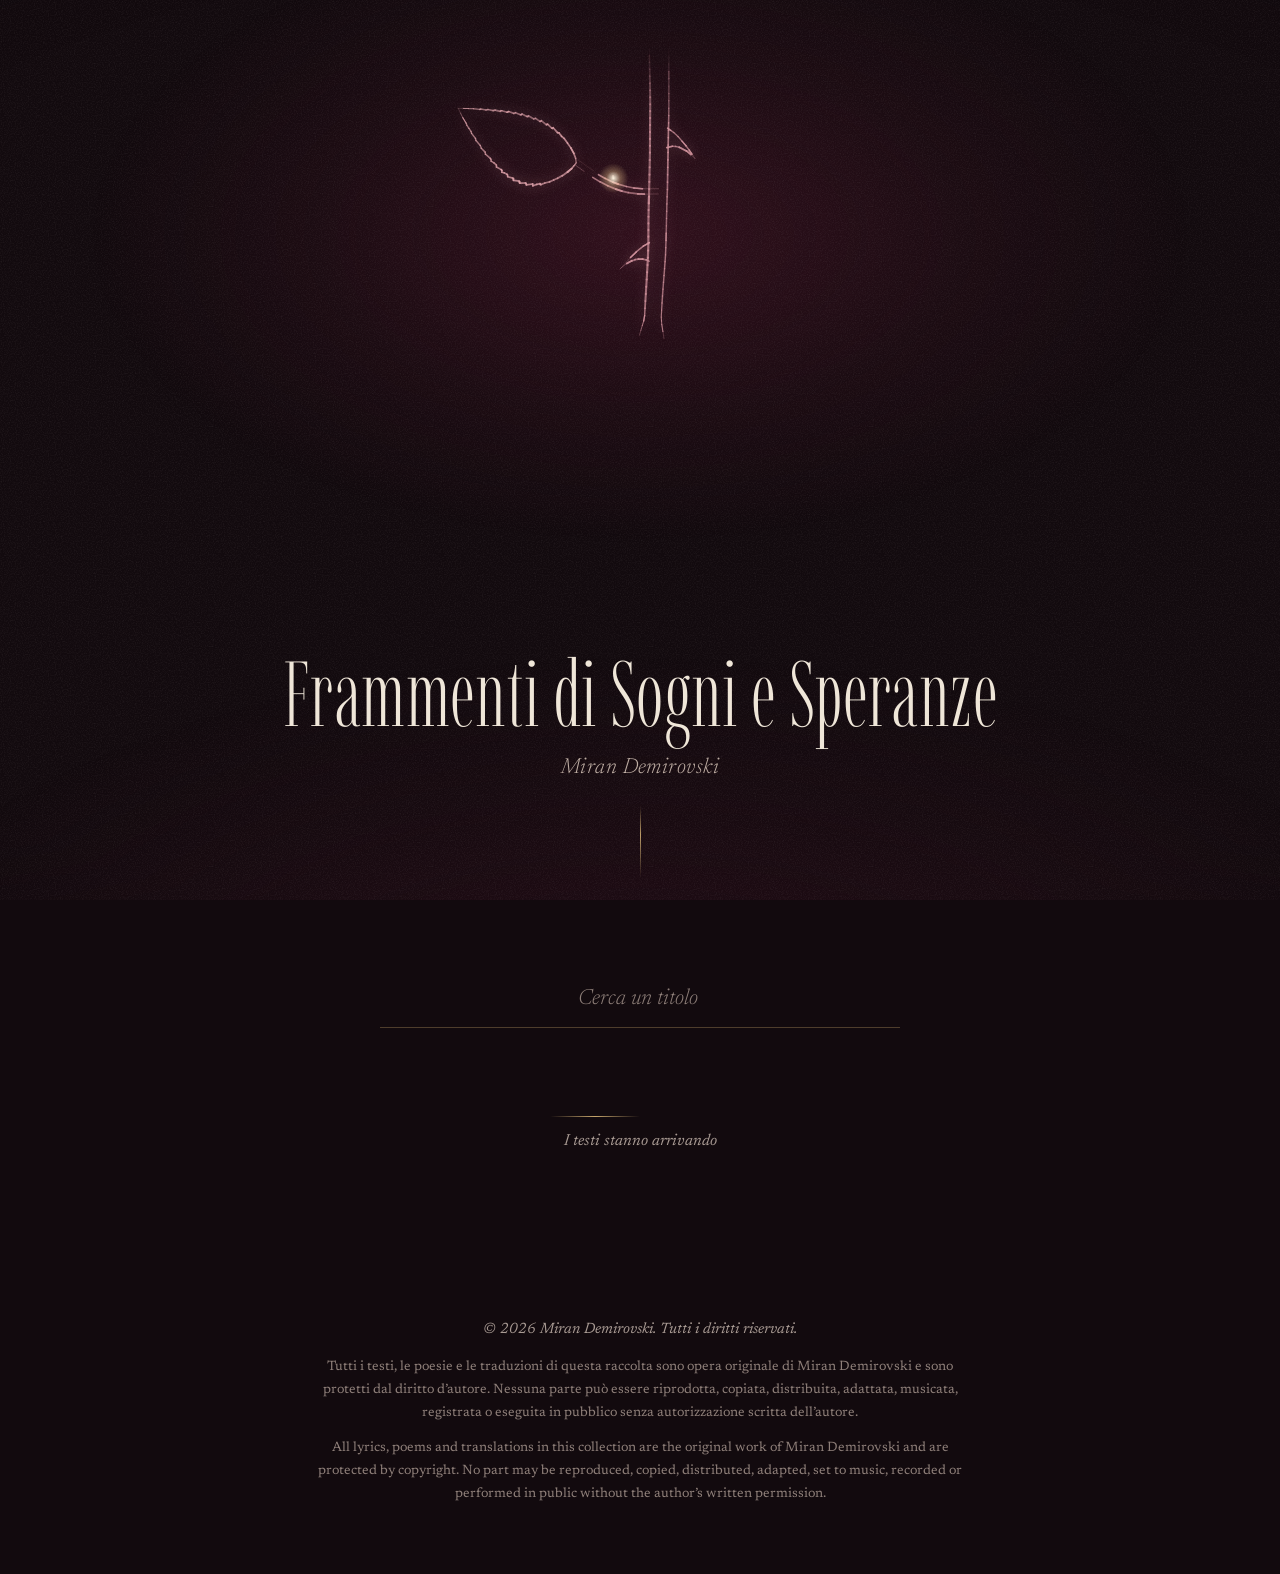
==== commit a823459c: "New rose: hung head-down, see-through, its cracks mended with gold The rose on the main page is now " ====
--- a/index.html
+++ b/index.html
@@ -34,7 +34,7 @@
 <link rel="preload" href="fonts/newsreader-latin.woff2" as="font" type="font/woff2" crossorigin>
 <link rel="preconnect" href="https://script.google.com">
 <link rel="preconnect" href="https://script.googleusercontent.com" crossorigin>
-<link rel="stylesheet" href="assets/site.css?v=4">
+<link rel="stylesheet" href="assets/site.css?v=5">
 </head>
 <body>
 <a class="skip" href="#indice">Vai ai testi</a>
@@ -43,7 +43,7 @@
 <header class="hero" id="hero">
   <canvas class="trail" id="trail" aria-hidden="true"></canvas>
   <div class="petals" id="petals" aria-hidden="true"></div>
-  <div class="rose-host" id="roseHost" role="img" aria-label="Una rosa disegnata con una sola linea d'oro"></div>
+  <div class="rose-host" id="roseHost" role="img" aria-label="Una rosa capovolta e trasparente, con le crepe riparate d'oro"></div>
   <div class="hero-text">
     <h1 class="title" id="title" aria-label="Frammenti di Sogni e Speranze"><span class="tw" aria-hidden="true"></span></h1>
     <p class="author">Miran Demirovski</p>
@@ -82,13 +82,7 @@
           <h2 id="sheetTitle"></h2>
           <p class="song-lang" id="sheetLang"></p>
           <button class="ded-rose" id="roseGift" type="button" hidden aria-expanded="false" aria-label="A chi &#232; dedicata">
-            <svg viewBox="0 0 24 24" aria-hidden="true" focusable="false"><g fill="none" stroke="currentColor" stroke-width="1.05" stroke-linecap="round" stroke-linejoin="round">
-              <path d="M12.3 8.9c-.7.2-1.4-.3-1.4-1 0-.8.8-1.3 1.6-1.1.9.2 1.4 1.2 1 2.1-.5 1-1.9 1.4-2.9.8-1.1-.6-1.4-2.1-.7-3.1"/>
-              <path d="M7.7 6.9c-.5 2.9 1.4 5.2 4.3 5.2s4.8-2.3 4.3-5.2"/>
-              <path d="M8.6 5.6C9.8 4.2 10.9 3.7 12 3.7s2.4.6 3.5 1.9"/>
-              <path d="M12 12.1c.2 2.9-.1 5.6-.4 8.4"/>
-              <path d="M11.8 16.2c-1.3-1.5-2.9-1.9-4.3-1.6 1 1.5 2.5 2.1 4.3 1.6z"/>
-            </g></svg>
+            <svg viewBox="0 0 24 24" aria-hidden="true" focusable="false"><g fill="none" stroke="currentColor" stroke-width="1.05" stroke-linecap="round" stroke-linejoin="round"><path d="M13.76 22.88 C13.23 22.99 12.78 22.88 12.10 22.72 C11.43 22.56 10.62 22.02 9.71 21.92 C8.79 21.81 7.39 22.10 6.62 22.09 C5.85 22.09 5.52 21.98 5.11 21.89 C4.70 21.79 4.46 21.80 4.18 21.53 C3.90 21.26 3.76 20.55 3.43 20.25 C3.09 19.94 2.46 19.88 2.16 19.69 C1.87 19.49 1.80 19.47 1.65 19.07 C1.51 18.67 1.32 17.98 1.31 17.27 C1.30 16.56 1.70 15.32 1.60 14.79 C1.49 14.27 0.87 14.31 0.67 14.10 C0.47 13.89 0.41 13.81 0.41 13.53 C0.40 13.25 0.43 12.79 0.62 12.41 C0.81 12.03 1.04 11.55 1.56 11.26 C2.08 10.96 3.22 10.91 3.72 10.63 C4.23 10.35 3.81 10.23 4.61 9.59 C5.40 8.94 7.59 7.33 8.47 6.75 C9.36 6.17 9.44 6.27 9.91 6.10 C10.39 5.94 10.88 5.81 11.34 5.76 C11.80 5.71 12.18 5.63 12.67 5.80 C13.16 5.98 13.79 6.60 14.28 6.81 C14.76 7.01 15.26 6.93 15.58 7.02 C15.91 7.12 15.75 6.89 16.22 7.40 C16.70 7.90 17.78 9.46 18.43 10.07 C19.07 10.68 19.54 10.61 20.08 11.04 C20.61 11.48 21.15 12.12 21.64 12.70 C22.13 13.28 22.69 13.98 23.01 14.54 C23.34 15.11 23.51 15.69 23.59 16.10 C23.68 16.51 23.66 16.71 23.50 17.01 C23.35 17.32 22.78 17.60 22.66 17.94 C22.55 18.28 22.87 18.77 22.81 19.05 C22.75 19.33 22.62 19.42 22.30 19.62 C21.99 19.81 21.50 20.07 20.91 20.21 C20.32 20.34 19.40 20.15 18.75 20.42 C18.11 20.70 17.64 21.60 17.05 21.87 C16.47 22.15 15.80 21.90 15.26 22.07 C14.71 22.24 14.32 22.77 13.80 22.87 C13.27 22.98 12.79 22.88 12.10 22.72"/><path d="M5.95 14.80 C5.97 15.17 5.87 16.34 6.06 17.03 C6.25 17.72 6.69 18.46 7.07 18.94 C7.45 19.42 7.88 19.76 8.33 19.93 C8.79 20.10 9.36 19.86 9.79 19.95 C10.22 20.05 10.46 20.46 10.91 20.53 C11.36 20.60 11.96 20.51 12.50 20.36 C13.04 20.20 13.64 19.94 14.16 19.61 C14.68 19.28 15.21 18.81 15.60 18.38 C16.00 17.96 16.36 17.27 16.51 17.05"/><path d="M16.04 18.51 C16.23 18.51 16.84 18.59 17.16 18.54 C17.47 18.49 17.75 18.40 17.93 18.22 C18.11 18.04 18.23 17.73 18.25 17.47 C18.27 17.21 18.23 17.01 18.05 16.66 C17.86 16.30 17.49 15.73 17.14 15.33 C16.78 14.94 16.46 14.70 15.91 14.28 C15.37 13.85 14.55 13.22 13.88 12.78 C13.20 12.34 12.19 11.83 11.86 11.64"/><path d="M12 0.6 L12 6.1"/></g></svg>
           </button>
           <p class="dedica" id="dedica" hidden></p>
         </header>
@@ -108,9 +102,9 @@
 
 <noscript><p class="nojs">Per leggere i testi serve JavaScript attivo nel browser.</p></noscript>
 
-<script src="assets/rose-lines.js?v=4" defer></script>
-<script src="assets/rose.js?v=4" defer></script>
-<script src="assets/fx.js?v=4" defer></script>
-<script src="assets/app.js?v=4" defer></script>
+<script src="assets/rose-lines.js?v=5" defer></script>
+<script src="assets/rose.js?v=5" defer></script>
+<script src="assets/fx.js?v=5" defer></script>
+<script src="assets/app.js?v=5" defer></script>
 </body>
 </html>
--- a/assets/site.css
+++ b/assets/site.css
@@ -116,6 +116,11 @@
 .rl{ position: absolute; inset: 0; will-change: transform; }
 .rl canvas{ position: absolute; left: 0; top: 0; }
 .rl-glow{ filter: blur(6px); opacity: .34; }
+/* the veil of the petals fades in once their lines are drawn; the fallen piece floats on its own */
+.rl-fill{ opacity: 0; transition: opacity 2800ms ease; will-change: transform; }
+.rl-fill.on{ opacity: 1; }
+.rl-still{ will-change: transform; }
+.rl-shard{ position: absolute; inset: 0; will-change: transform; }
 .rl-nib{
   position: absolute; left: -15px; top: -15px; width: 30px; height: 30px;
   border-radius: 50%;
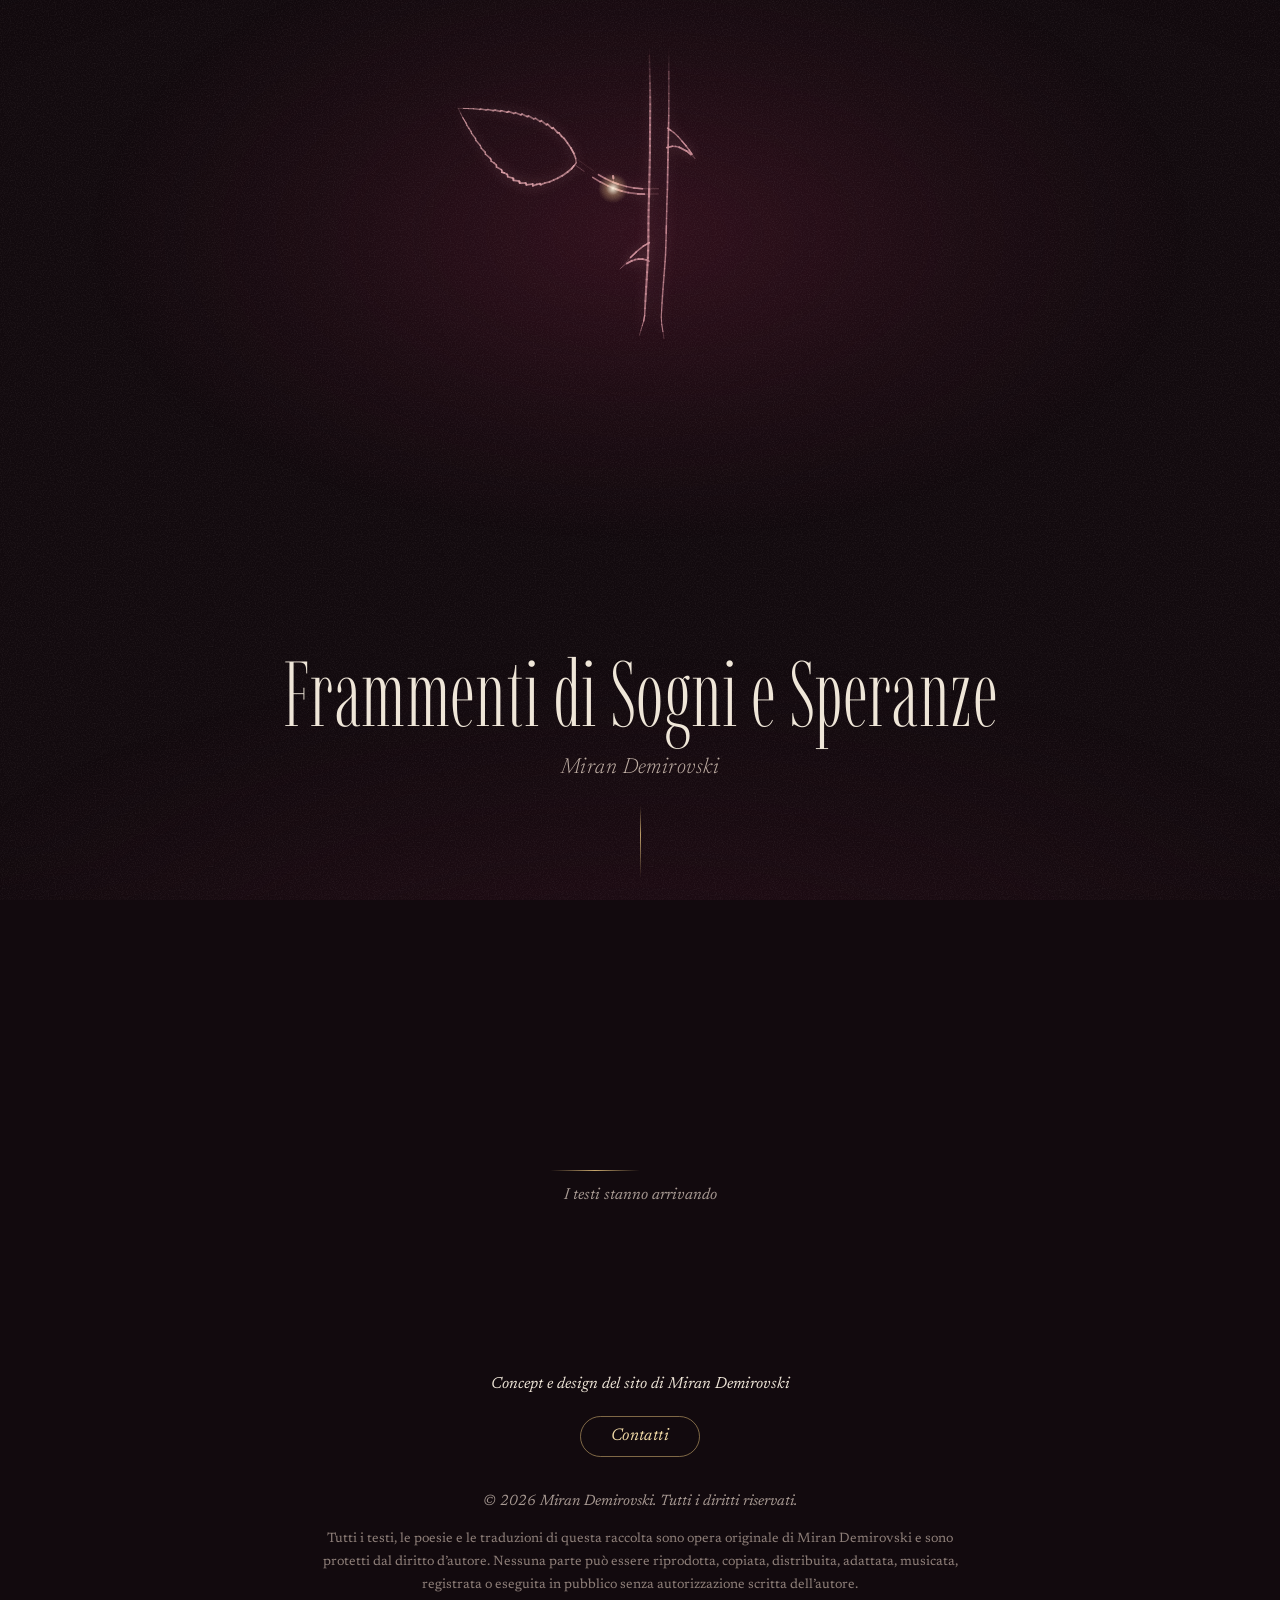
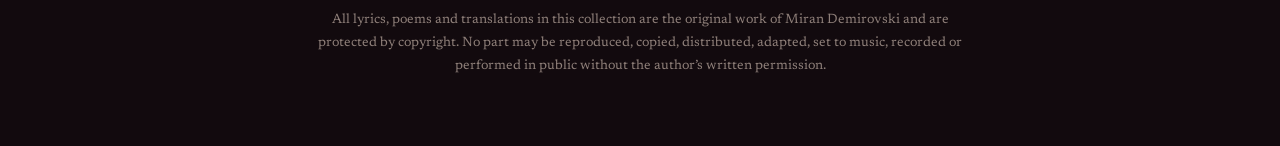
==== commit 264d05d3: "A petal that becomes a sentence; credit and contact; no search box - Every minute a petal falls and," ====
--- a/index.html
+++ b/index.html
@@ -34,7 +34,7 @@
 <link rel="preload" href="fonts/newsreader-latin.woff2" as="font" type="font/woff2" crossorigin>
 <link rel="preconnect" href="https://script.google.com">
 <link rel="preconnect" href="https://script.googleusercontent.com" crossorigin>
-<link rel="stylesheet" href="assets/site.css?v=5">
+<link rel="stylesheet" href="assets/site.css?v=6">
 </head>
 <body>
 <a class="skip" href="#indice">Vai ai testi</a>
@@ -53,12 +53,7 @@
 
 <main class="collection" id="indice" tabindex="-1">
   <h2 class="sr">I testi</h2>
-  <div class="search">
-    <label class="sr" for="q">Cerca un titolo</label>
-    <input id="q" type="search" placeholder="Cerca un titolo" autocomplete="off" autocapitalize="off" spellcheck="false" enterkeyhint="search">
-    <button class="clear" id="clear" type="button" aria-label="Cancella la ricerca" hidden><span></span></button>
-  </div>
-  <p class="count" id="count" aria-live="polite"></p>
+  <figure class="verse" id="verse" aria-live="polite"><blockquote id="verseText"></blockquote></figure>
   <div class="waiting" id="waiting"><span class="thread"></span><p>I testi stanno arrivando</p></div>
   <div class="failed" id="failed" hidden>
     <p>I testi non sono arrivati. Controlla la connessione, poi riprova.</p>
@@ -68,6 +63,8 @@
 </main>
 
 <footer class="rights">
+  <p class="made">Concept e design del sito di Miran Demirovski</p>
+  <p class="reach"><a class="contact" id="contact" href="#" hidden>Contatti</a></p>
   <p class="mark">&#169; <span id="copyYear">2026</span> Miran Demirovski. Tutti i diritti riservati.</p>
   <p>Tutti i testi, le poesie e le traduzioni di questa raccolta sono opera originale di Miran Demirovski e sono protetti dal diritto d&#8217;autore. Nessuna parte pu&#242; essere riprodotta, copiata, distribuita, adattata, musicata, registrata o eseguita in pubblico senza autorizzazione scritta dell&#8217;autore.</p>
   <p lang="en">All lyrics, poems and translations in this collection are the original work of Miran Demirovski and are protected by copyright. No part may be reproduced, copied, distributed, adapted, set to music, recorded or performed in public without the author&#8217;s written permission.</p>
@@ -102,9 +99,9 @@
 
 <noscript><p class="nojs">Per leggere i testi serve JavaScript attivo nel browser.</p></noscript>
 
-<script src="assets/rose-lines.js?v=5" defer></script>
-<script src="assets/rose.js?v=5" defer></script>
-<script src="assets/fx.js?v=5" defer></script>
-<script src="assets/app.js?v=5" defer></script>
+<script src="assets/rose-lines.js?v=6" defer></script>
+<script src="assets/rose.js?v=6" defer></script>
+<script src="assets/fx.js?v=6" defer></script>
+<script src="assets/app.js?v=6" defer></script>
 </body>
 </html>
--- a/assets/site.css
+++ b/assets/site.css
@@ -215,55 +215,32 @@
   padding: clamp(36px, 8vh, 96px) 0 24px;
   outline: none;
 }
-.search{ position: relative; width: min(520px, 100%); margin: 0 auto; }
-.search::after{
-  content: "";
-  position: absolute; left: 0; right: 0; bottom: 0; height: 1px;
-  background: linear-gradient(90deg, transparent, rgba(var(--oro-rgb), .95), transparent);
-  transform: scaleX(0);
-  transition: transform 700ms var(--ease);
-}
-.search:focus-within::after{ transform: scaleX(1); }
-#q{
-  display: block;
-  width: 100%;
-  margin: 0;
-  padding: 12px 44px;
-  background: transparent;
-  border: 0;
-  border-bottom: 1px solid rgba(var(--oro-rgb), .3);
-  border-radius: 0;
+/* a line from the songs, written where the falling petal lands */
+.verse{
+  margin: 0 auto;
+  width: min(760px, 100%);
+  min-height: calc(4 * 1.5em + 8px);
+  display: grid;
+  place-items: center;
+  font: italic 300 clamp(18px, 2.1vw, 23px)/1.5 var(--text);
   color: var(--avorio);
-  font: italic 300 clamp(19px, 2vw, 22px)/1.4 var(--text);
   text-align: center;
-  outline: none;
-  -webkit-appearance: none;
-  appearance: none;
-}
-#q::placeholder{ color: var(--fumo); opacity: 1; }
-#q::-webkit-search-cancel-button, #q::-webkit-search-decoration{ -webkit-appearance: none; appearance: none; }
-.clear{
-  position: absolute; right: 0; top: 50%;
-  width: 44px; height: 44px; margin-top: -22px;
-  background: none; border: 0; cursor: pointer;
-}
-.clear[hidden]{ display: none; }
-.clear span::before, .clear span::after{
-  content: ""; position: absolute; left: 50%; top: 50%; width: 15px; height: 1px; margin-left: -7.5px;
-  background: var(--cenere);
-}
-.clear span::before{ transform: rotate(45deg); }
-.clear span::after{ transform: rotate(-45deg); }
-.clear:hover span::before, .clear:hover span::after{ background: var(--avorio); }
-
-.count{
-  margin: 14px 0 0;
-  min-height: 1.5em;
-  text-align: center;
-  font-style: italic;
-  font-size: 15px;
-  color: var(--cenere);
-}
+  text-wrap: balance;
+}
+.verse blockquote{ margin: 0; padding: 0 6px; }
+.verse .w{
+  display: inline-block;
+  opacity: 0;
+  filter: blur(6px);
+  transform: translateY(5px);
+  transition: opacity 1100ms ease, filter 1300ms ease, transform 1300ms var(--ease);
+  text-shadow: 0 0 18px rgba(var(--oro-rgb), .18);
+}
+.verse blockquote.in .w{ opacity: 1; filter: none; transform: none; }
+.verse blockquote.out .w{ opacity: 0; filter: blur(4px); transition: opacity 800ms ease, filter 800ms ease; transition-delay: 0ms !important; }
+.lp.vp{ position: absolute; z-index: 5; pointer-events: none; width: 26px; height: 40px; }
+.lp.vp path{ stroke-width: 1.1; }
+@media (max-width: 600px){ .verse{ min-height: calc(5 * 1.5em + 8px); } }
 
 .waiting{ margin: 52px auto 0; text-align: center; color: var(--cenere); font-style: italic; font-size: 16px; }
 .waiting[hidden]{ display: none; }
@@ -435,6 +412,22 @@
 }
 .rights p{ margin: 0 0 .9em; }
 .rights .mark{ color: var(--cenere); font-size: 15px; font-style: italic; }
+.rights .made{ color: var(--avorio); font-size: 16px; font-style: italic; margin-bottom: 1.1em; }
+.rights .reach{ margin: 0 0 2.4em; }
+.contact{
+  display: inline-block;
+  padding: 11px 30px;
+  border: 1px solid rgba(var(--oro-rgb), .55);
+  border-radius: 999px;
+  color: var(--oro-chiaro);
+  font: italic 400 17px/1 var(--text);
+  letter-spacing: .02em;
+  text-decoration: none;
+  transition: background-color 400ms var(--ease), border-color 400ms var(--ease), color 400ms var(--ease);
+}
+.contact:hover, .contact:focus-visible{ background: rgba(var(--oro-rgb), .12); border-color: var(--oro); color: var(--avorio); }
+.contact:focus-visible{ outline: 1px solid var(--oro); outline-offset: 4px; }
+.contact[hidden]{ display: none; }
 
 /* ============================================================
    READING — a song opened
@@ -708,7 +701,7 @@
 @media (max-width: 760px), (hover: none){ .side{ display: none; } }
 
 /* while a song is open, the page behind stops drawing */
-body.song-open .hero, body.song-open .collection, body.song-open .rights, body.song-open .grain{ visibility: hidden; }
+body.song-open .hero, body.song-open .collection, body.song-open .rights, body.song-open .grain, body.song-open .lp.vp{ visibility: hidden; }
 
 @media (max-width: 560px){
   .grp{ grid-template-columns: 42px 1fr; column-gap: 10px; }
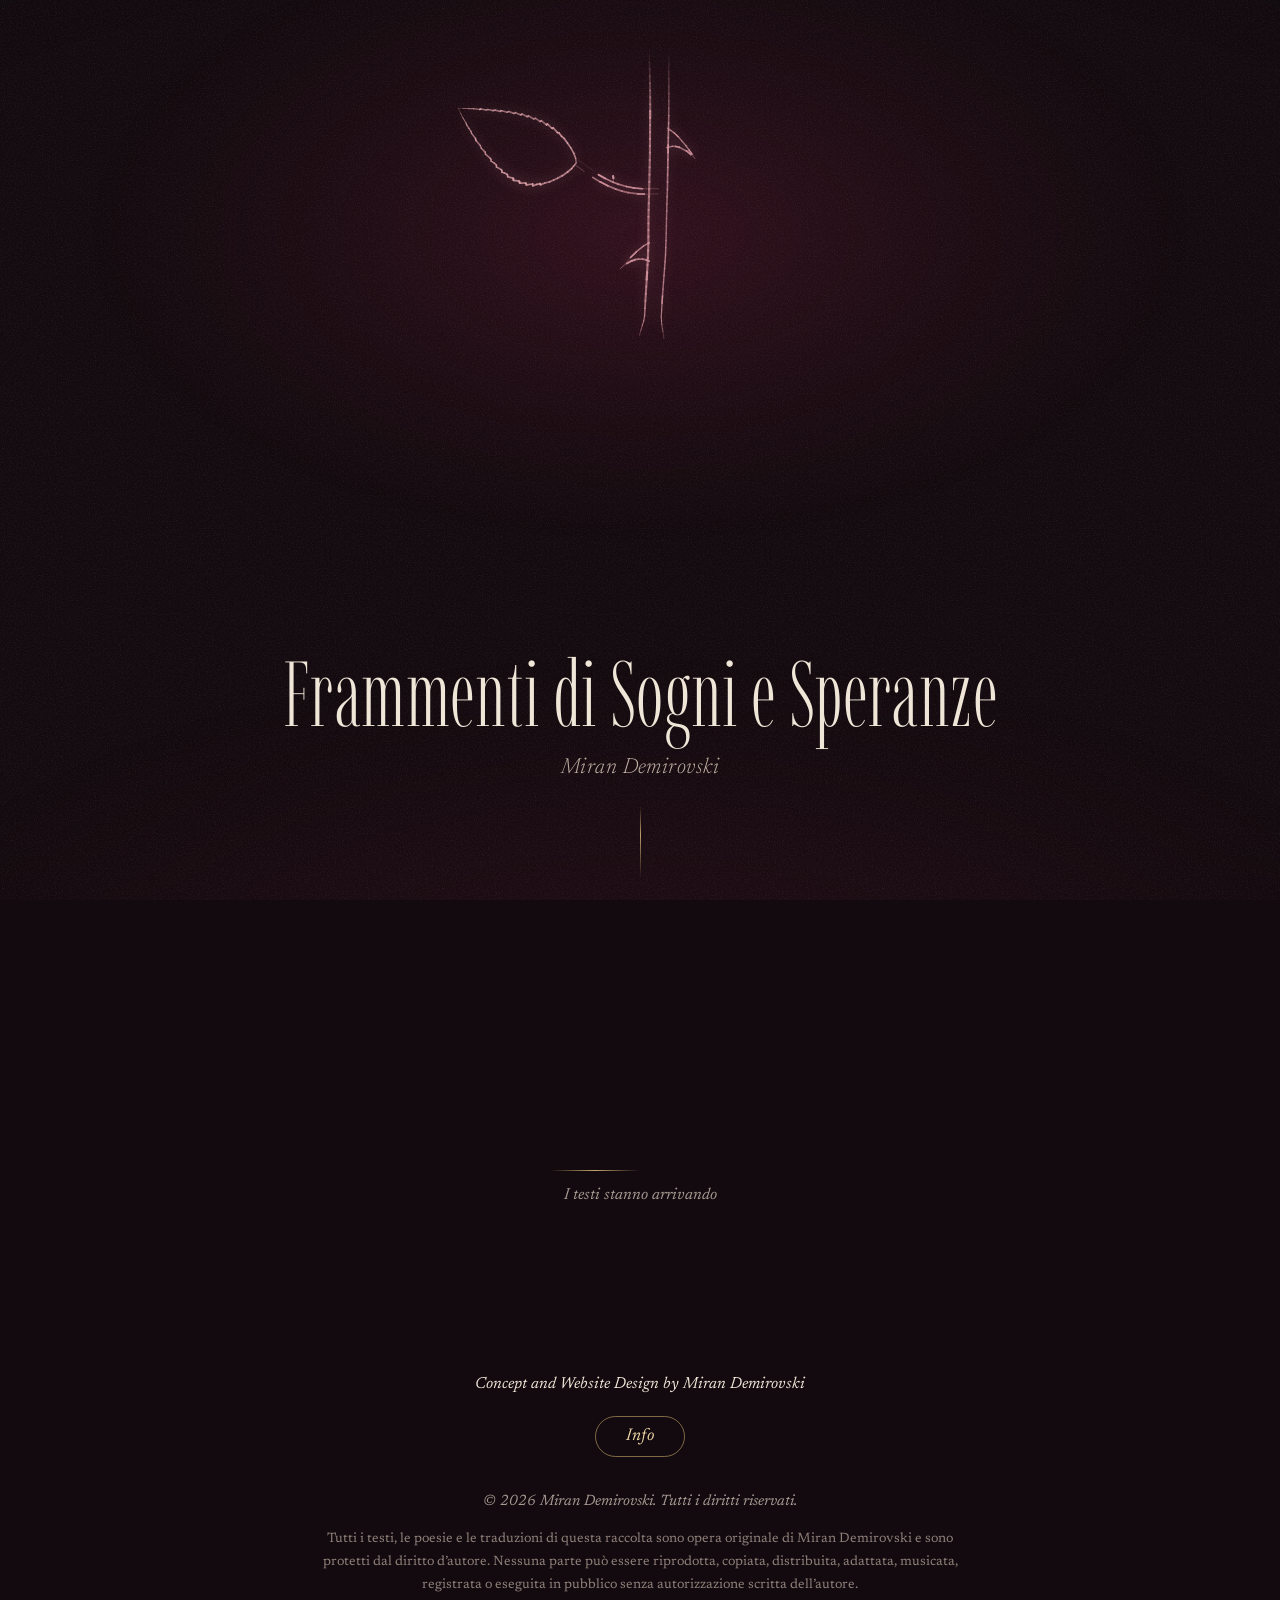
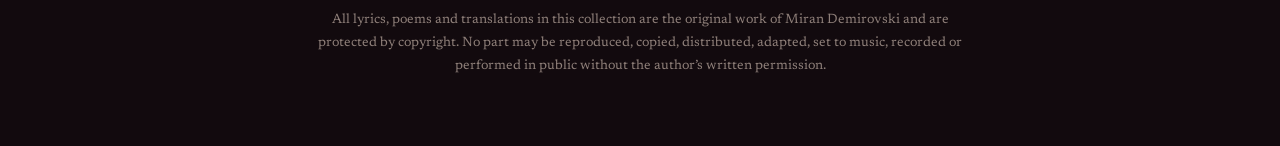
==== commit a043d8d4: "Credit and contact button in English Co-Authored-By: Claude Opus 5.5 <noreply@anthropic.com> Claude-" ====
--- a/index.html
+++ b/index.html
@@ -63,8 +63,8 @@
 </main>
 
 <footer class="rights">
-  <p class="made">Concept e design del sito di Miran Demirovski</p>
-  <p class="reach"><a class="contact" id="contact" href="#" hidden>Contatti</a></p>
+  <p class="made" lang="en">Concept and Website Design by Miran Demirovski</p>
+  <p class="reach"><a class="contact" id="contact" href="#" hidden lang="en" aria-label="Info: write to Miran Demirovski">Info</a></p>
   <p class="mark">&#169; <span id="copyYear">2026</span> Miran Demirovski. Tutti i diritti riservati.</p>
   <p>Tutti i testi, le poesie e le traduzioni di questa raccolta sono opera originale di Miran Demirovski e sono protetti dal diritto d&#8217;autore. Nessuna parte pu&#242; essere riprodotta, copiata, distribuita, adattata, musicata, registrata o eseguita in pubblico senza autorizzazione scritta dell&#8217;autore.</p>
   <p lang="en">All lyrics, poems and translations in this collection are the original work of Miran Demirovski and are protected by copyright. No part may be reproduced, copied, distributed, adapted, set to music, recorded or performed in public without the author&#8217;s written permission.</p>
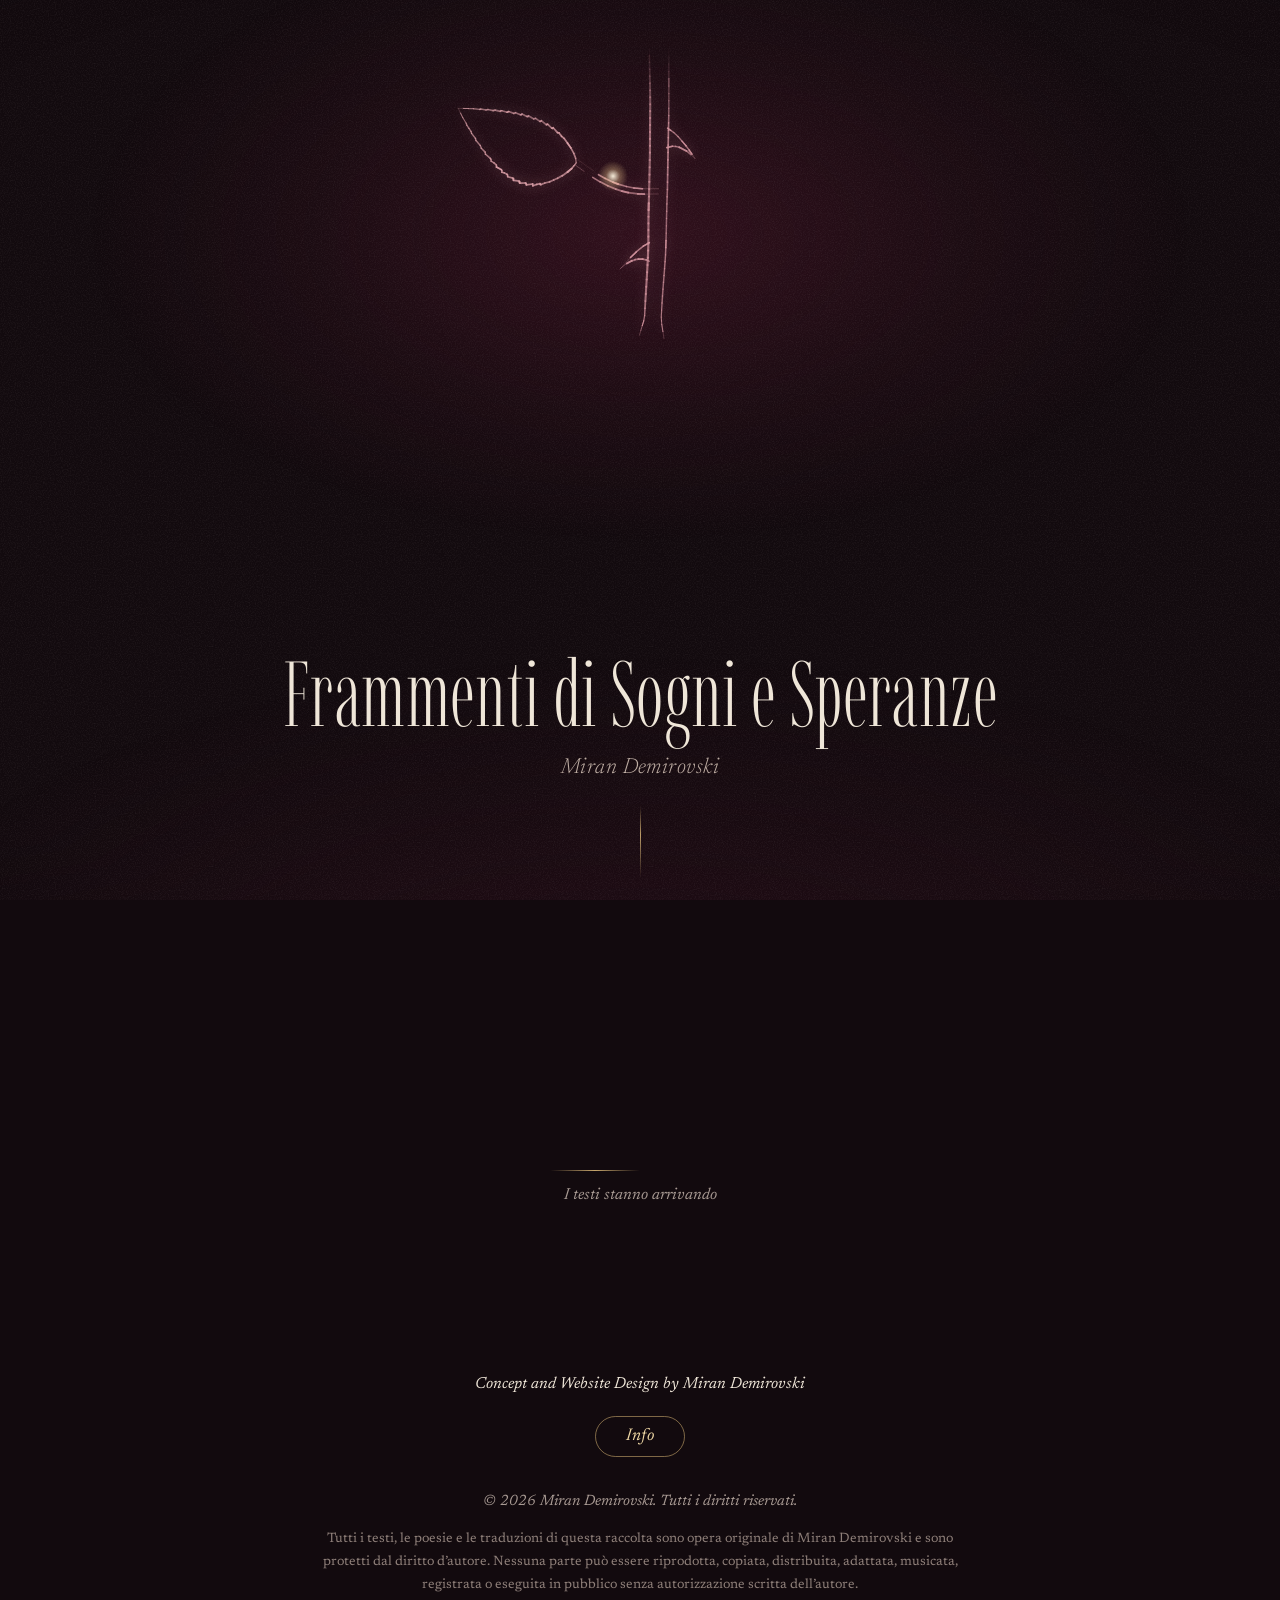
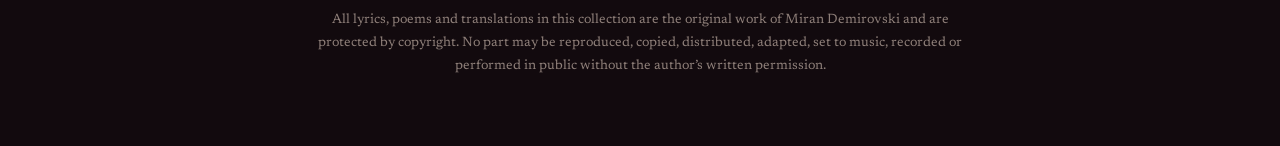
==== commit eba3e2de: "The sentence petal: slower, brighter, and only when its landing place is in view Co-Authored-By: Cla" ====
--- a/index.html
+++ b/index.html
@@ -34,7 +34,7 @@
 <link rel="preload" href="fonts/newsreader-latin.woff2" as="font" type="font/woff2" crossorigin>
 <link rel="preconnect" href="https://script.google.com">
 <link rel="preconnect" href="https://script.googleusercontent.com" crossorigin>
-<link rel="stylesheet" href="assets/site.css?v=6">
+<link rel="stylesheet" href="assets/site.css?v=7">
 </head>
 <body>
 <a class="skip" href="#indice">Vai ai testi</a>
@@ -99,9 +99,9 @@
 
 <noscript><p class="nojs">Per leggere i testi serve JavaScript attivo nel browser.</p></noscript>
 
-<script src="assets/rose-lines.js?v=6" defer></script>
-<script src="assets/rose.js?v=6" defer></script>
-<script src="assets/fx.js?v=6" defer></script>
-<script src="assets/app.js?v=6" defer></script>
+<script src="assets/rose-lines.js?v=7" defer></script>
+<script src="assets/rose.js?v=7" defer></script>
+<script src="assets/fx.js?v=7" defer></script>
+<script src="assets/app.js?v=7" defer></script>
 </body>
 </html>
--- a/assets/site.css
+++ b/assets/site.css
@@ -239,7 +239,8 @@
 .verse blockquote.in .w{ opacity: 1; filter: none; transform: none; }
 .verse blockquote.out .w{ opacity: 0; filter: blur(4px); transition: opacity 800ms ease, filter 800ms ease; transition-delay: 0ms !important; }
 .lp.vp{ position: absolute; z-index: 5; pointer-events: none; width: 26px; height: 40px; }
-.lp.vp path{ stroke-width: 1.1; }
+.lp.vp path{ stroke: var(--oro-chiaro); stroke-width: 1.3; }
+.lp.vp{ filter: drop-shadow(0 0 6px rgba(var(--oro-rgb), .55)); }
 @media (max-width: 600px){ .verse{ min-height: calc(5 * 1.5em + 8px); } }
 
 .waiting{ margin: 52px auto 0; text-align: center; color: var(--cenere); font-style: italic; font-size: 16px; }
